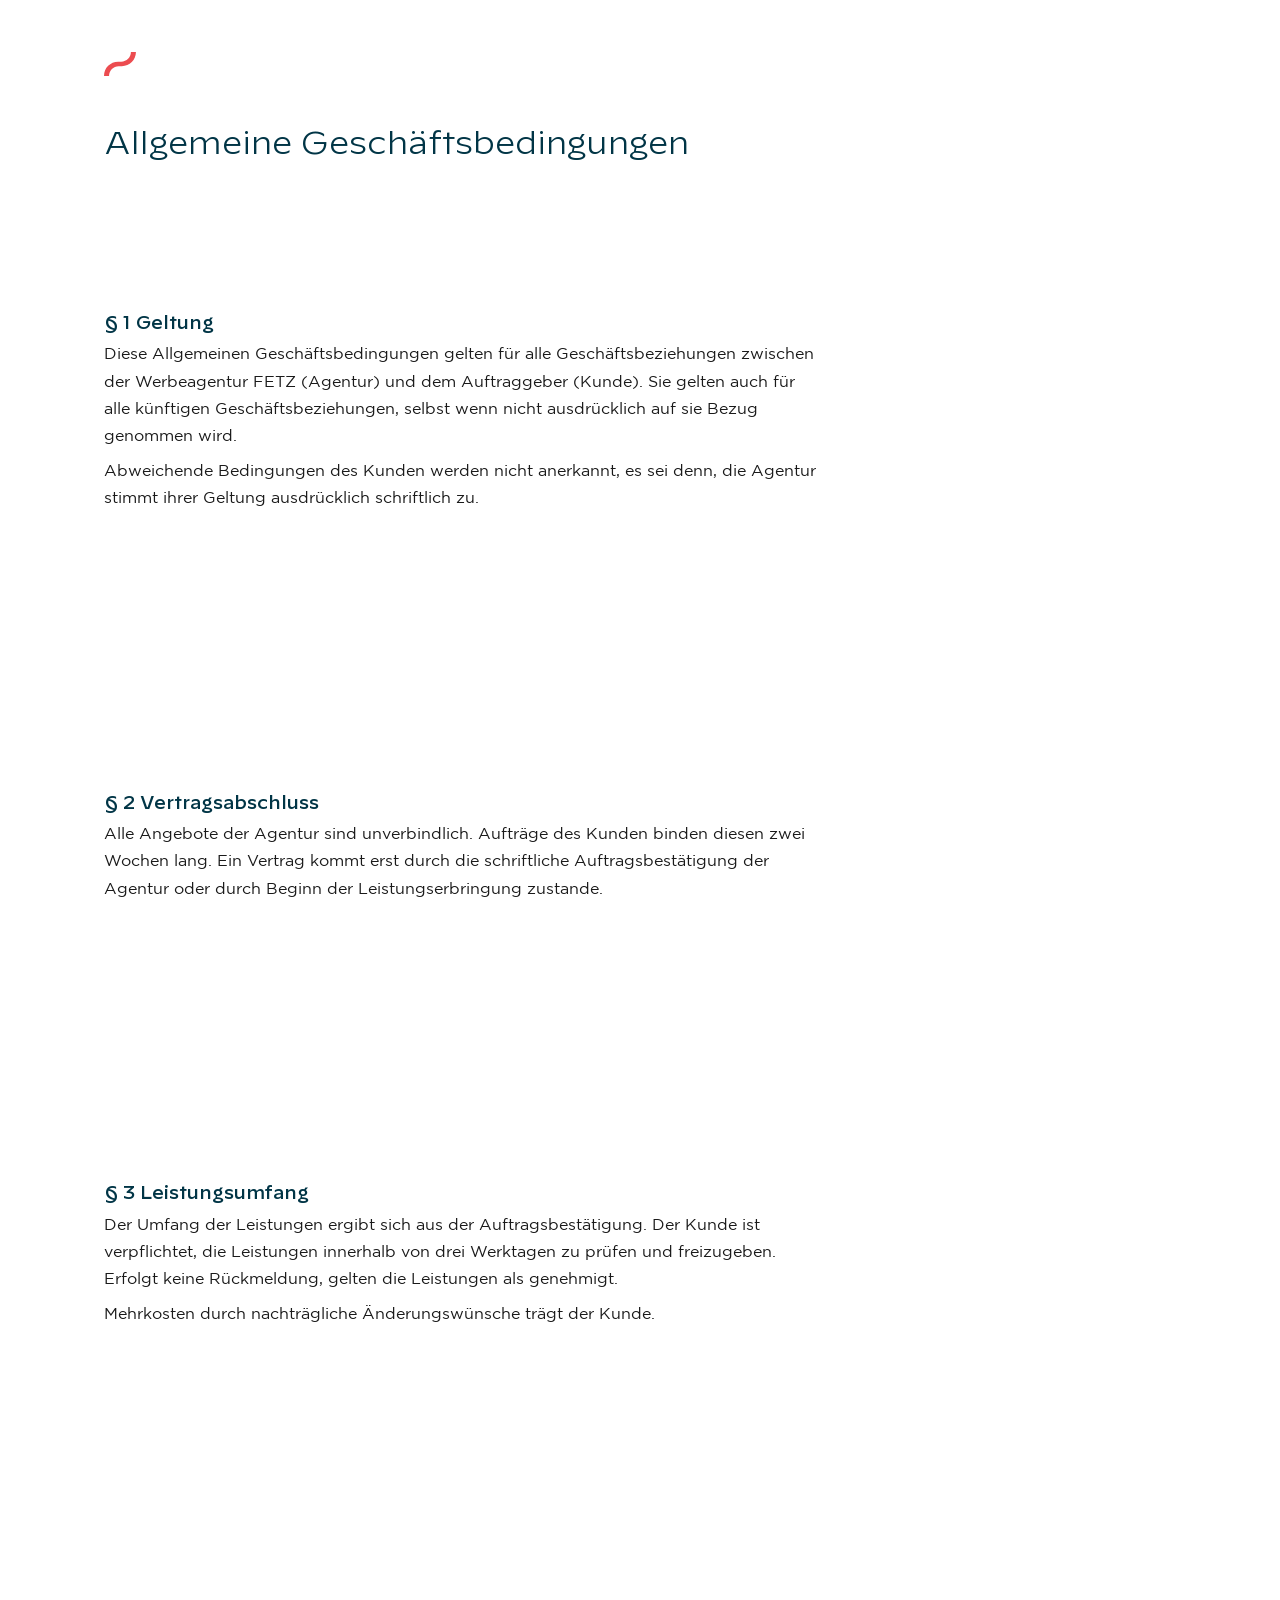
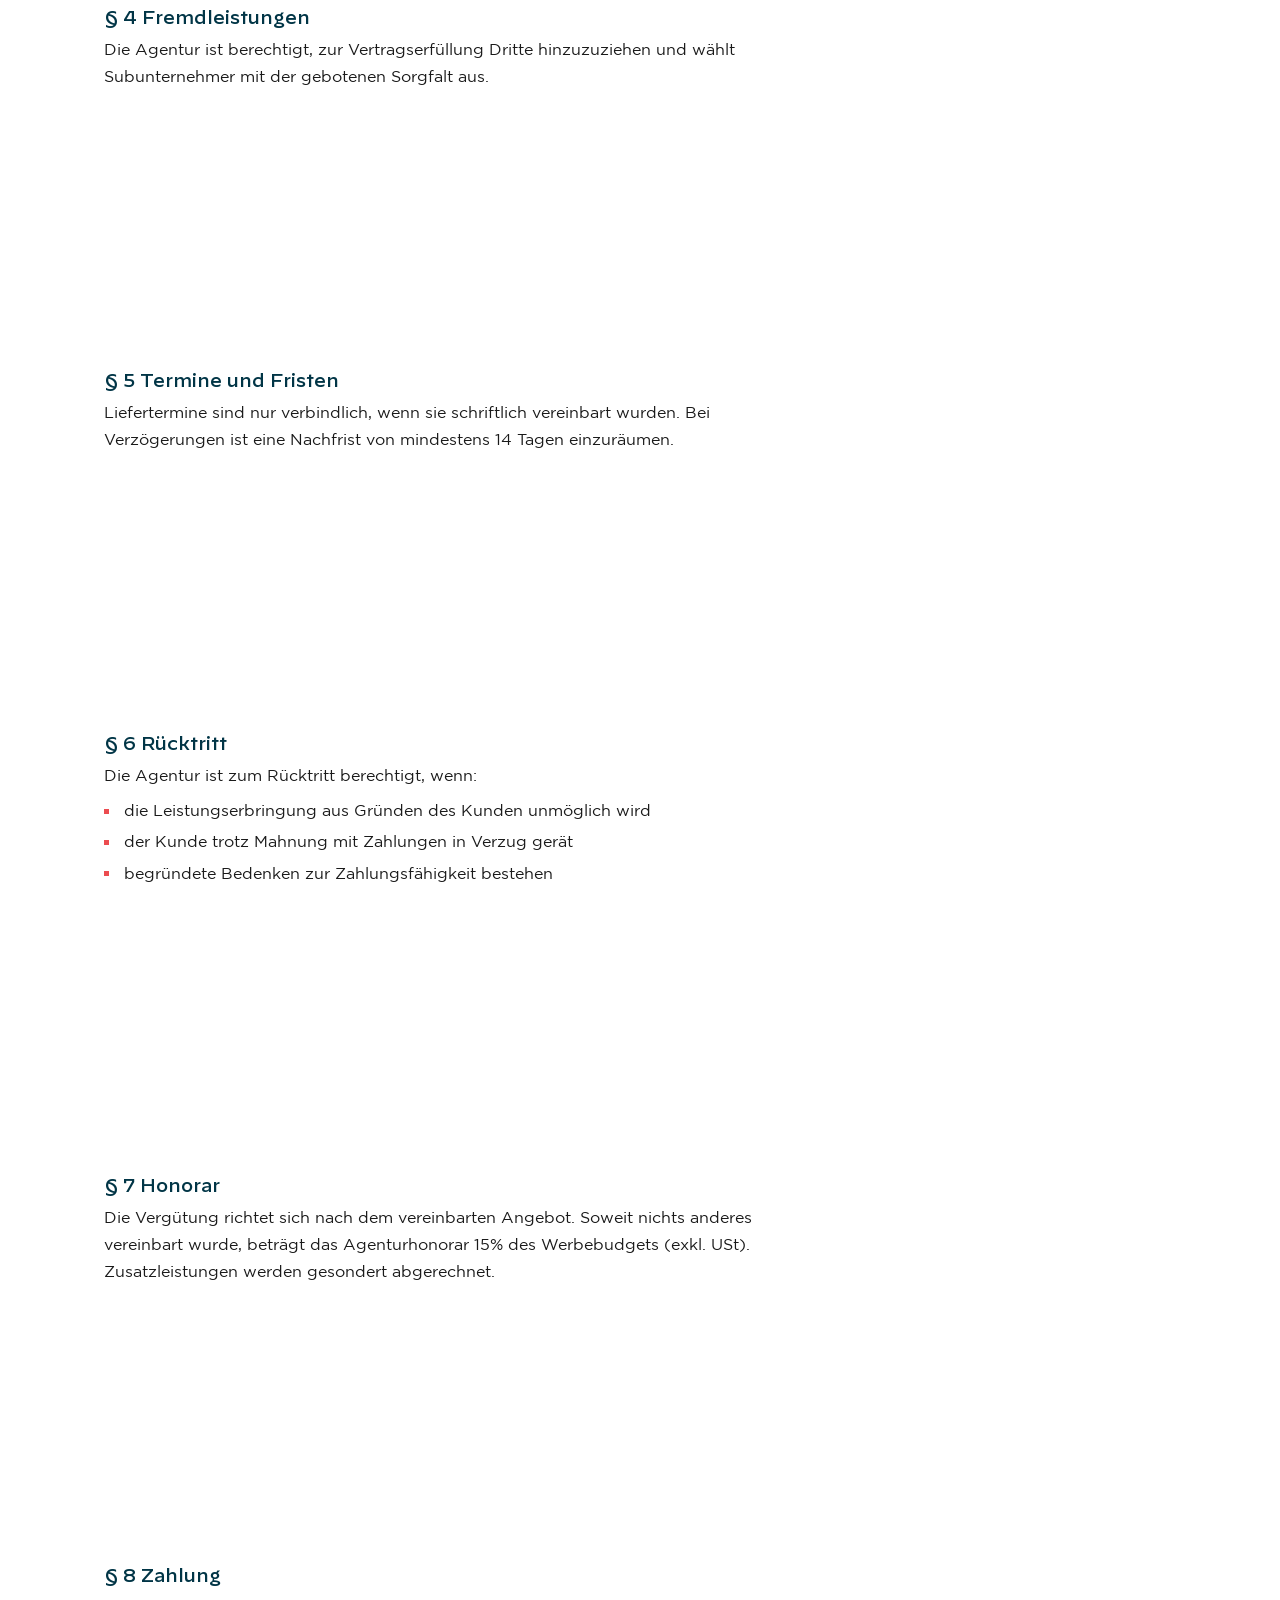
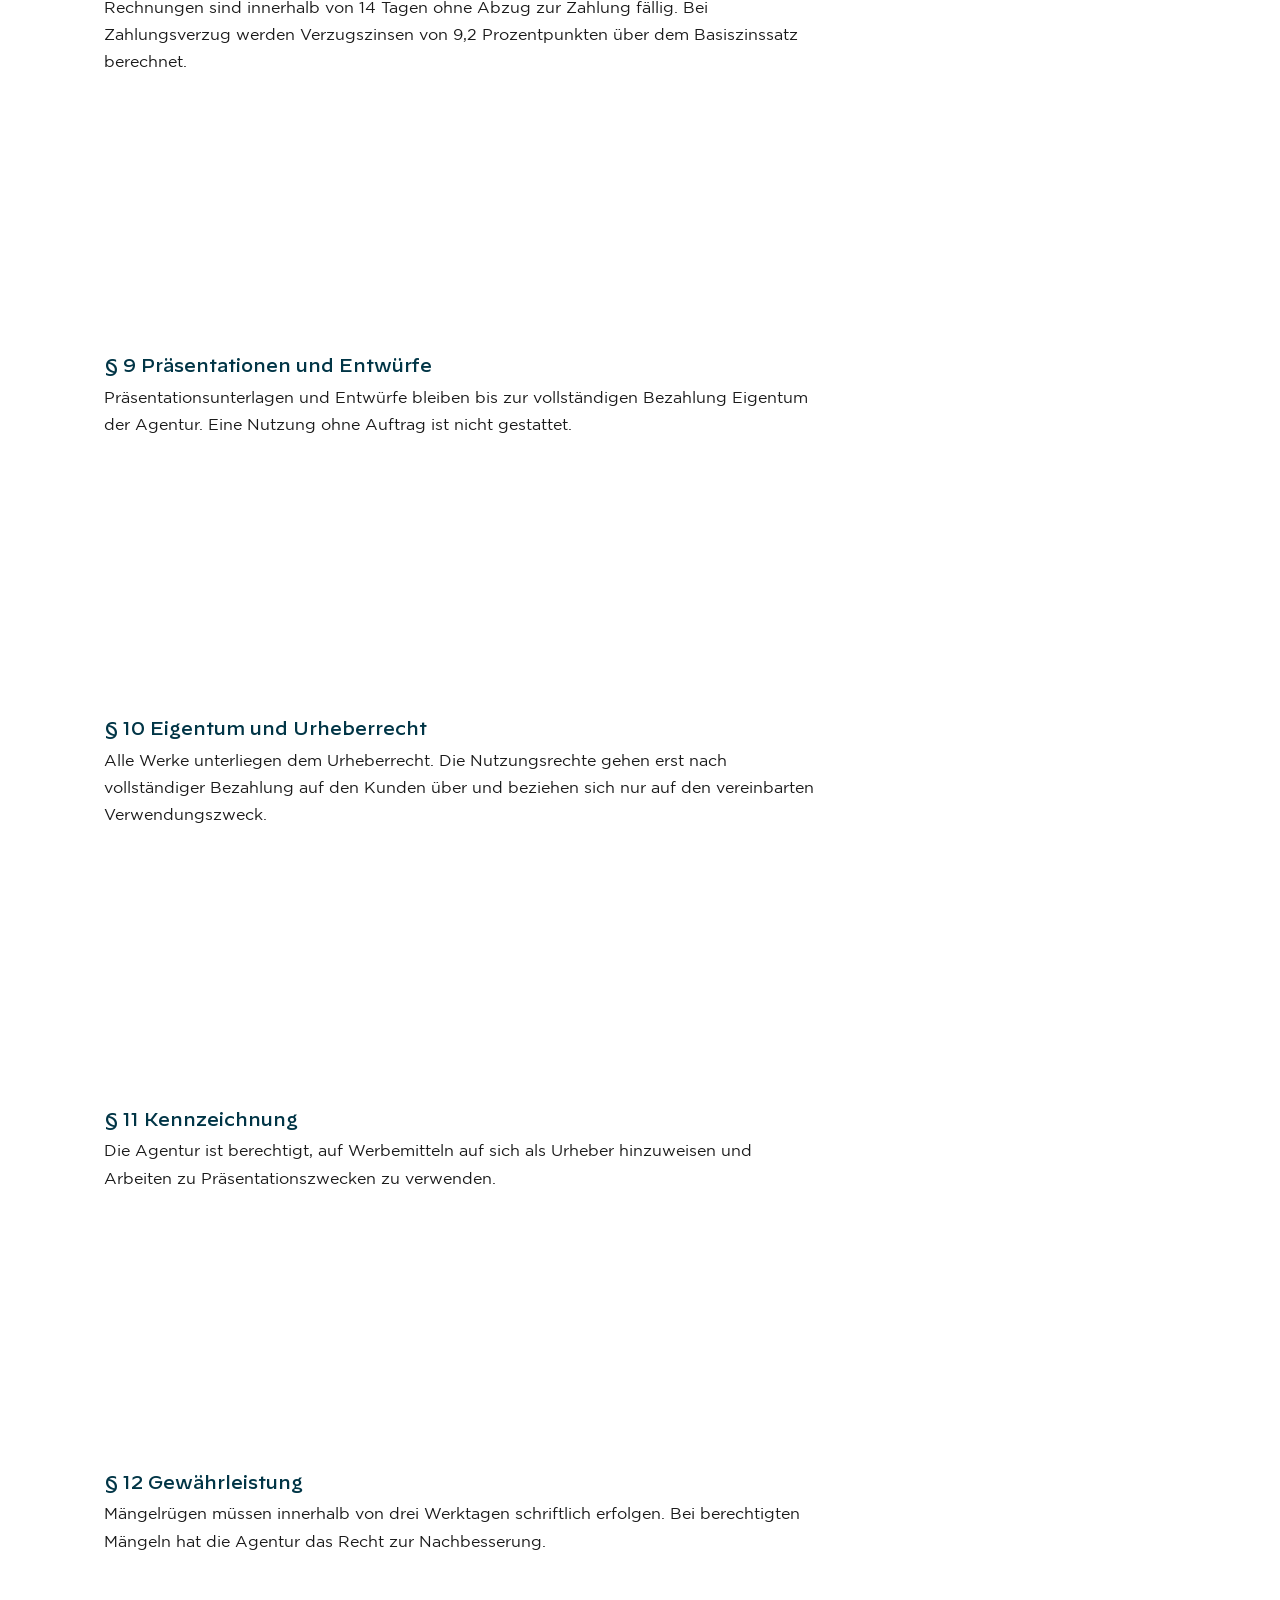
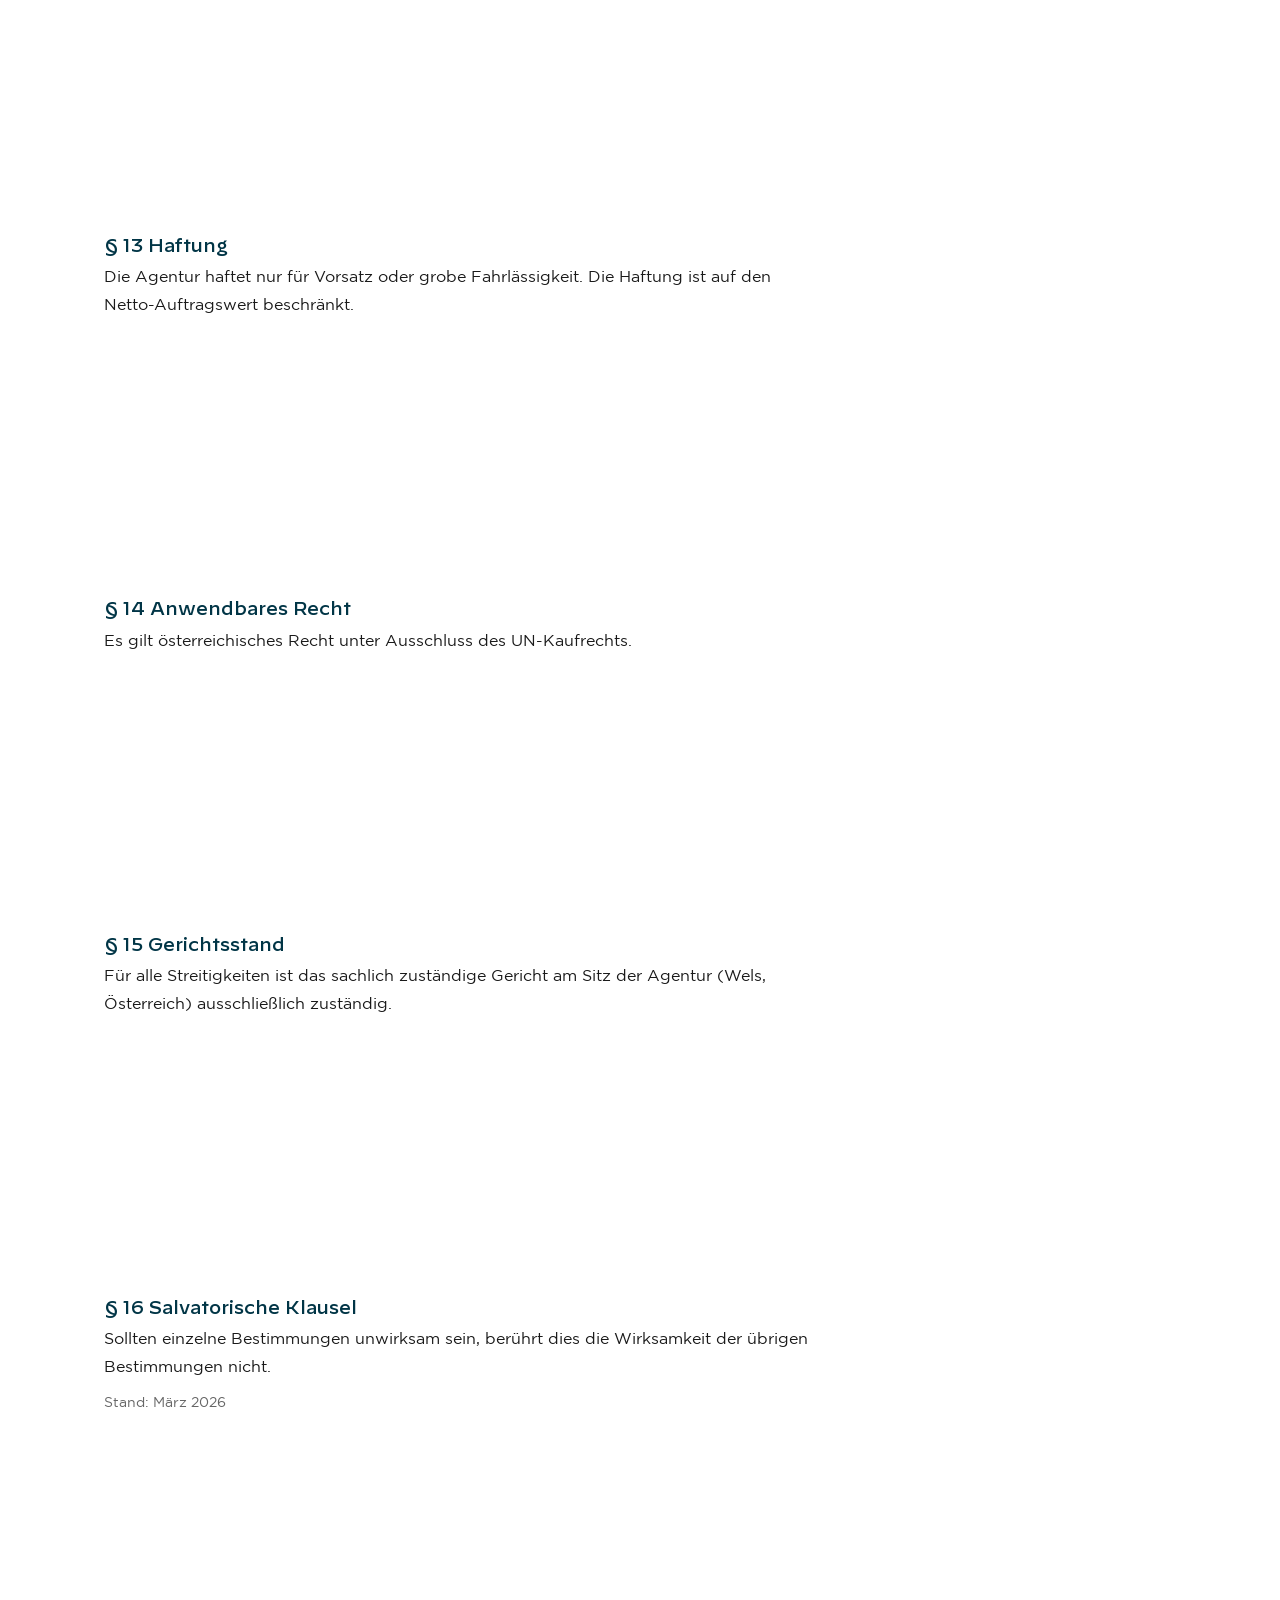
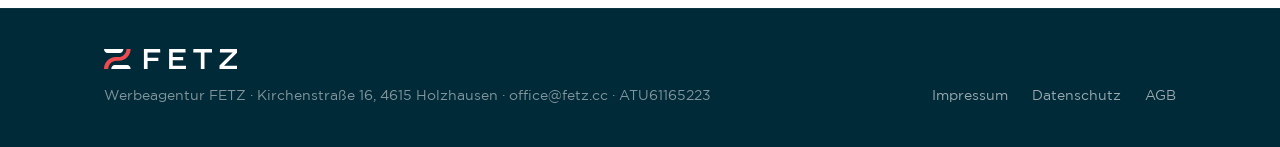
==== agb.html @ 4a4dd81c "GA-Tracking zu agb.html und impressum.html hinzugefügt Co-Authored-By: Claude Opus 4.5 <noreply@anth" ====
<!DOCTYPE html>
<html lang="de">
<head>
  <meta charset="UTF-8">
  <meta name="viewport" content="width=device-width, initial-scale=1.0">
  <title>AGB | Othmar Fetz</title>
  <meta name="description" content="Allgemeine Geschäftsbedingungen der Werbeagentur FETZ">
  <meta name="theme-color" content="#013546">
  <meta name="robots" content="noindex, follow">

  <link rel="preload" href="assets/fonts/Decimal-Light.woff2" as="font" type="font/woff2" crossorigin>
  <link rel="preload" href="assets/fonts/Gotham-Book.woff2" as="font" type="font/woff2" crossorigin>
  <link rel="stylesheet" href="css/style.css">
  <link rel="stylesheet" href="css/legal.css">
  <link rel="icon" type="image/svg+xml" href="assets/images/favicon.svg">

  <!-- Google tag (gtag.js) -->
  <script async src="https://www.googletagmanager.com/gtag/js?id=G-837SD28H3S"></script>
  <script>
    window.dataLayer = window.dataLayer || [];
    function gtag(){dataLayer.push(arguments);}
    gtag('js', new Date());
    gtag('config', 'G-837SD28H3S');
  </script>
</head>
<body>

  <!-- Header -->
  <header class="header is-scrolled" id="header">
    <div class="header__inner">
      <a href="./" class="header__logo" aria-label="FETZ">
        <svg viewBox="0 0 175.53 26.31" aria-hidden="true">
          <polygon fill="currentColor" points="52.52 .14 73.83 .14 74.02 4.47 57.31 4.47 57.31 11.54 71.48 11.54 71.48 15.84 57.31 15.84 57.31 26.3 52.52 26.3 52.52 .14"/>
          <polygon fill="currentColor" points="85.69 .14 107.18 .14 107.33 4.47 90.44 4.47 90.44 10.6 104.19 10.6 104.19 14.9 90.44 14.9 90.44 21.97 107.93 21.97 107.74 26.3 85.69 26.3 85.69 .14"/>
          <polygon fill="currentColor" points="127.41 4.55 117.43 4.55 117.62 .14 141.99 .14 142.18 4.55 132.2 4.55 132.2 26.3 127.41 26.3 127.41 4.55"/>
          <polygon fill="currentColor" points="151.98 21.71 169.21 4.47 152.46 4.47 152.61 .14 175.53 .14 175.53 4.28 157.92 21.97 175.53 21.97 175.53 26.3 151.98 26.3 151.98 21.71"/>
          <path fill="currentColor" d="M14.21,21.07h16.17c2.56,0,4.64,2.35,4.64,5.24H9.57c0-2.89,2.08-5.24,4.64-5.24"/>
          <path fill="currentColor" d="M4.64,5.38h16.17c2.56,0,4.64-2.35,4.64-5.24H0c0,2.89,2.08,5.24,4.64,5.24"/>
          <path fill="#ec4c50" d="M29.5,0c0,2.93-1.19,5.61-3.11,7.53s-4.57,3.11-7.5,3.11h-1.38s-2.01,0-2.01,0c-4.28,0-8.15,1.73-10.96,4.53C1.73,17.99,0,22.03,0,26.31h5.52c0-2.93,1.19-5.75,3.11-7.67s4.57-3.11,7.5-3.11h1.38s2.01,0,2.01,0c4.28,0,8.15-1.73,10.96-4.53,2.81-2.81,4.54-6.71,4.54-10.99h-5.52Z"/>
        </svg>
      </a>

      <nav class="nav" id="nav">
        <div class="nav__inner">
          <a href="./#expertise" class="nav__link">Expertise</a>
          <a href="./#produkte" class="nav__link">Projekte</a>
          <a href="./#projekte" class="nav__link">Arbeiten</a>
          <a href="./#kontakt" class="nav__cta">
            Kontakt
            <svg viewBox="0 0 24 24" fill="none" stroke="currentColor" stroke-width="2">
              <path stroke-linecap="round" stroke-linejoin="round" d="M17 8l4 4m0 0l-4 4m4-4H3"/>
            </svg>
          </a>
        </div>
      </nav>

      <button class="menu-toggle" id="menuToggle" aria-label="Menü">
        <span class="menu-toggle__line"></span>
        <span class="menu-toggle__line"></span>
      </button>
    </div>
  </header>

  <!-- Mobile Navigation -->
  <div class="mobile-nav" id="mobileNav" aria-hidden="true">
    <div class="mobile-nav__bg"></div>
    <nav class="mobile-nav__content">
      <a href="./#expertise" class="mobile-nav__link">Expertise</a>
      <a href="./#produkte" class="mobile-nav__link">Projekte</a>
      <a href="./#projekte" class="mobile-nav__link">Arbeiten</a>
      <a href="./#kontakt" class="mobile-nav__link mobile-nav__link--cta">Kontakt</a>
    </nav>
  </div>

  <main class="legal">
    <div class="container">
      <h1>Allgemeine Geschäftsbedingungen</h1>

      <section class="legal__section">
        <h2>§ 1 Geltung</h2>
        <p>
          Diese Allgemeinen Geschäftsbedingungen gelten für alle Geschäftsbeziehungen zwischen der Werbeagentur FETZ (Agentur) und dem Auftraggeber (Kunde). Sie gelten auch für alle künftigen Geschäftsbeziehungen, selbst wenn nicht ausdrücklich auf sie Bezug genommen wird.
        </p>
        <p>
          Abweichende Bedingungen des Kunden werden nicht anerkannt, es sei denn, die Agentur stimmt ihrer Geltung ausdrücklich schriftlich zu.
        </p>
      </section>

      <section class="legal__section">
        <h2>§ 2 Vertragsabschluss</h2>
        <p>
          Alle Angebote der Agentur sind unverbindlich. Aufträge des Kunden binden diesen zwei Wochen lang. Ein Vertrag kommt erst durch die schriftliche Auftragsbestätigung der Agentur oder durch Beginn der Leistungserbringung zustande.
        </p>
      </section>

      <section class="legal__section">
        <h2>§ 3 Leistungsumfang</h2>
        <p>
          Der Umfang der Leistungen ergibt sich aus der Auftragsbestätigung. Der Kunde ist verpflichtet, die Leistungen innerhalb von drei Werktagen zu prüfen und freizugeben. Erfolgt keine Rückmeldung, gelten die Leistungen als genehmigt.
        </p>
        <p>
          Mehrkosten durch nachträgliche Änderungswünsche trägt der Kunde.
        </p>
      </section>

      <section class="legal__section">
        <h2>§ 4 Fremdleistungen</h2>
        <p>
          Die Agentur ist berechtigt, zur Vertragserfüllung Dritte hinzuzuziehen und wählt Subunternehmer mit der gebotenen Sorgfalt aus.
        </p>
      </section>

      <section class="legal__section">
        <h2>§ 5 Termine und Fristen</h2>
        <p>
          Liefertermine sind nur verbindlich, wenn sie schriftlich vereinbart wurden. Bei Verzögerungen ist eine Nachfrist von mindestens 14 Tagen einzuräumen.
        </p>
      </section>

      <section class="legal__section">
        <h2>§ 6 Rücktritt</h2>
        <p>Die Agentur ist zum Rücktritt berechtigt, wenn:</p>
        <ul>
          <li>die Leistungserbringung aus Gründen des Kunden unmöglich wird</li>
          <li>der Kunde trotz Mahnung mit Zahlungen in Verzug gerät</li>
          <li>begründete Bedenken zur Zahlungsfähigkeit bestehen</li>
        </ul>
      </section>

      <section class="legal__section">
        <h2>§ 7 Honorar</h2>
        <p>
          Die Vergütung richtet sich nach dem vereinbarten Angebot. Soweit nichts anderes vereinbart wurde, beträgt das Agenturhonorar 15% des Werbebudgets (exkl. USt). Zusatzleistungen werden gesondert abgerechnet.
        </p>
      </section>

      <section class="legal__section">
        <h2>§ 8 Zahlung</h2>
        <p>
          Rechnungen sind innerhalb von 14 Tagen ohne Abzug zur Zahlung fällig. Bei Zahlungsverzug werden Verzugszinsen von 9,2 Prozentpunkten über dem Basiszinssatz berechnet.
        </p>
      </section>

      <section class="legal__section">
        <h2>§ 9 Präsentationen und Entwürfe</h2>
        <p>
          Präsentationsunterlagen und Entwürfe bleiben bis zur vollständigen Bezahlung Eigentum der Agentur. Eine Nutzung ohne Auftrag ist nicht gestattet.
        </p>
      </section>

      <section class="legal__section">
        <h2>§ 10 Eigentum und Urheberrecht</h2>
        <p>
          Alle Werke unterliegen dem Urheberrecht. Die Nutzungsrechte gehen erst nach vollständiger Bezahlung auf den Kunden über und beziehen sich nur auf den vereinbarten Verwendungszweck.
        </p>
      </section>

      <section class="legal__section">
        <h2>§ 11 Kennzeichnung</h2>
        <p>
          Die Agentur ist berechtigt, auf Werbemitteln auf sich als Urheber hinzuweisen und Arbeiten zu Präsentationszwecken zu verwenden.
        </p>
      </section>

      <section class="legal__section">
        <h2>§ 12 Gewährleistung</h2>
        <p>
          Mängelrügen müssen innerhalb von drei Werktagen schriftlich erfolgen. Bei berechtigten Mängeln hat die Agentur das Recht zur Nachbesserung.
        </p>
      </section>

      <section class="legal__section">
        <h2>§ 13 Haftung</h2>
        <p>
          Die Agentur haftet nur für Vorsatz oder grobe Fahrlässigkeit. Die Haftung ist auf den Netto-Auftragswert beschränkt.
        </p>
      </section>

      <section class="legal__section">
        <h2>§ 14 Anwendbares Recht</h2>
        <p>
          Es gilt österreichisches Recht unter Ausschluss des UN-Kaufrechts.
        </p>
      </section>

      <section class="legal__section">
        <h2>§ 15 Gerichtsstand</h2>
        <p>
          Für alle Streitigkeiten ist das sachlich zuständige Gericht am Sitz der Agentur (Wels, Österreich) ausschließlich zuständig.
        </p>
      </section>

      <section class="legal__section">
        <h2>§ 16 Salvatorische Klausel</h2>
        <p>
          Sollten einzelne Bestimmungen unwirksam sein, berührt dies die Wirksamkeit der übrigen Bestimmungen nicht.
        </p>
        <p><em>Stand: März 2026</em></p>
      </section>

    </div>
  </main>

  <!-- Footer -->
  <footer class="footer">
    <div class="container">
      <div class="footer__inner">
        <div class="footer__left">
          <a href="./" class="footer__logo" aria-label="FETZ">
            <svg viewBox="0 0 175.53 26.31" aria-hidden="true">
              <polygon fill="currentColor" points="52.52 .14 73.83 .14 74.02 4.47 57.31 4.47 57.31 11.54 71.48 11.54 71.48 15.84 57.31 15.84 57.31 26.3 52.52 26.3 52.52 .14"/>
              <polygon fill="currentColor" points="85.69 .14 107.18 .14 107.33 4.47 90.44 4.47 90.44 10.6 104.19 10.6 104.19 14.9 90.44 14.9 90.44 21.97 107.93 21.97 107.74 26.3 85.69 26.3 85.69 .14"/>
              <polygon fill="currentColor" points="127.41 4.55 117.43 4.55 117.62 .14 141.99 .14 142.18 4.55 132.2 4.55 132.2 26.3 127.41 26.3 127.41 4.55"/>
              <polygon fill="currentColor" points="151.98 21.71 169.21 4.47 152.46 4.47 152.61 .14 175.53 .14 175.53 4.28 157.92 21.97 175.53 21.97 175.53 26.3 151.98 26.3 151.98 21.71"/>
              <path fill="currentColor" d="M14.21,21.07h16.17c2.56,0,4.64,2.35,4.64,5.24H9.57c0-2.89,2.08-5.24,4.64-5.24"/>
              <path fill="currentColor" d="M4.64,5.38h16.17c2.56,0,4.64-2.35,4.64-5.24H0c0,2.89,2.08,5.24,4.64,5.24"/>
              <path fill="#ec4c50" d="M29.5,0c0,2.93-1.19,5.61-3.11,7.53s-4.57,3.11-7.5,3.11h-1.38s-2.01,0-2.01,0c-4.28,0-8.15,1.73-10.96,4.53C1.73,17.99,0,22.03,0,26.31h5.52c0-2.93,1.19-5.75,3.11-7.67s4.57-3.11,7.5-3.11h1.38s2.01,0,2.01,0c4.28,0,8.15-1.73,10.96-4.53,2.81-2.81,4.54-6.71,4.54-10.99h-5.52Z"/>
            </svg>
          </a>
          <div class="footer__info">
            <p class="footer__line">Werbeagentur FETZ · Kirchenstraße 16, 4615 Holzhausen · <a href="mailto:office@fetz.cc">office@fetz.cc</a> · ATU61165223</p>
          </div>
        </div>
        <nav class="footer__links">
          <a href="impressum.html" class="footer__link">Impressum</a>
          <a href="datenschutz.html" class="footer__link">Datenschutz</a>
          <a href="agb.html" class="footer__link">AGB</a>
        </nav>
      </div>
    </div>
  </footer>

  <script src="js/main.js" defer></script>

</body>
</html>
---- css/style.css ----
/* ==========================================================================
   FETZ – Design System
   ========================================================================== */

@import 'fonts.css';

/* --------------------------------------------------------------------------
   Design Tokens
   -------------------------------------------------------------------------- */
:root {
  /* Colors */
  --color-primary: #013546;
  --color-accent: #ec4c50;
  --color-green: #b5d634;
  --color-cream: #faf8f5;
  --color-white: #ffffff;
  --color-text: #1a1a1a;
  --color-text-muted: #666666;

  /* Typography – Consistent Scale */
  --font-display: 'Decimal', Georgia, serif;
  --font-body: 'Gotham', -apple-system, BlinkMacSystemFont, sans-serif;

  --text-xs: 0.875rem;     /* 14px */
  --text-sm: 1rem;         /* 16px */
  --text-base: 1.125rem;   /* 18px */
  --text-lg: 1.25rem;      /* 20px */
  --text-xl: 1.5rem;       /* 24px */
  --text-2xl: 2rem;        /* 32px */
  --text-3xl: 2.5rem;      /* 40px */
  --text-4xl: 3.5rem;      /* 56px */

  /* Spacing – Mehr Luft */
  --space-1: 0.25rem;      /* 4px */
  --space-2: 0.5rem;       /* 8px */
  --space-3: 1rem;         /* 16px */
  --space-4: 1.5rem;       /* 24px */
  --space-5: 2.5rem;       /* 40px */
  --space-6: 4rem;         /* 64px */
  --space-7: 6rem;         /* 96px */
  --space-8: 8rem;         /* 128px */
  --space-9: 10rem;        /* 160px */

  /* Layout */
  --container-max: 1200px;
  --container-padding: clamp(1.5rem, 5vw, 4rem);
  --grid-gap: var(--space-3);

  /* Transitions */
  --ease: cubic-bezier(0.25, 1, 0.5, 1);
  --duration: 0.3s;
}

/* --------------------------------------------------------------------------
   Reset
   -------------------------------------------------------------------------- */
*, *::before, *::after {
  box-sizing: border-box;
  margin: 0;
  padding: 0;
}

html {
  font-size: 16px;
  scroll-behavior: smooth;
  -webkit-font-smoothing: antialiased;
  scroll-padding-top: 100px;
}

body {
  font-family: var(--font-body);
  font-size: var(--text-base);
  font-weight: 400;
  line-height: 1.6;
  color: var(--color-text);
  background-color: var(--color-white);
}

img, svg {
  display: block;
  max-width: 100%;
}

a {
  color: inherit;
  text-decoration: none;
}

button {
  font: inherit;
  cursor: pointer;
  border: none;
  background: none;
}

::selection {
  background-color: var(--color-primary);
  color: var(--color-white);
}

:focus-visible {
  outline: 2px solid var(--color-accent);
  outline-offset: 2px;
}

/* --------------------------------------------------------------------------
   Typography
   -------------------------------------------------------------------------- */
h1, h2, h3, h4 {
  font-family: var(--font-display);
  font-weight: 300;
  line-height: 1.15;
  color: var(--color-primary);
}

h1 { font-size: clamp(var(--text-2xl), 4vw, var(--text-3xl)); }
h2 { font-size: var(--text-xl); }
h3 { font-size: var(--text-lg); }

p {
  max-width: 65ch;
}

/* --------------------------------------------------------------------------
   Layout System
   -------------------------------------------------------------------------- */
.container {
  width: 100%;
  max-width: var(--container-max);
  margin: 0 auto;
  padding: 0 var(--container-padding);
}

section {
  padding: var(--space-8) 0;
}

/* Grid */
.grid {
  display: grid;
  gap: var(--space-5);
}

.grid-2 {
  grid-template-columns: 1fr;
}

@media (min-width: 768px) {
  .grid-2 {
    grid-template-columns: repeat(2, 1fr);
  }
}

.grid-4 {
  grid-template-columns: 1fr;
}

@media (min-width: 600px) {
  .grid-4 {
    grid-template-columns: repeat(2, 1fr);
  }
}

/* --------------------------------------------------------------------------
   Scroll Progress
   -------------------------------------------------------------------------- */
.scroll-progress {
  position: fixed;
  top: 0;
  left: 0;
  height: 2px;
  background: var(--color-accent);
  transform-origin: left;
  z-index: 1000;
  animation: scroll-progress linear;
  animation-timeline: scroll();
}

@keyframes scroll-progress {
  from { transform: scaleX(0); }
  to { transform: scaleX(1); }
}

/* --------------------------------------------------------------------------
   Header
   -------------------------------------------------------------------------- */
.header {
  position: fixed;
  top: 0;
  left: 0;
  right: 0;
  z-index: 100;
  padding: var(--space-5) 0;
  transition: all var(--duration) var(--ease);
}

.header.is-scrolled {
  padding: var(--space-3) 0;
  background: rgba(255, 255, 255, 0.95);
  backdrop-filter: blur(20px);
  box-shadow: 0 1px 0 rgba(0,0,0,0.05);
}

.header__inner {
  display: flex;
  align-items: center;
  justify-content: space-between;
  max-width: var(--container-max);
  margin: 0 auto;
  padding: 0 var(--container-padding);
}

.header__logo {
  color: var(--color-white);
  transition: color var(--duration);
}

.header.is-scrolled .header__logo {
  color: var(--color-primary);
}

.header__logo svg {
  height: 24px;
  width: auto;
}

/* Navigation */
.nav {
  display: none;
}

@media (min-width: 900px) {
  .nav {
    display: block;
  }
}

.nav__inner {
  display: flex;
  align-items: center;
  gap: var(--space-5);
}

.nav__link {
  position: relative;
  font-size: var(--text-sm);
  font-weight: 500;
  color: var(--color-white);
  transition: color var(--duration);
}

.header.is-scrolled .nav__link {
  color: var(--color-text);
}

.nav__link:hover {
  color: var(--color-white);
}

.header.is-scrolled .nav__link:hover {
  color: var(--color-primary);
}

.nav__link::after {
  content: '';
  position: absolute;
  bottom: -4px;
  left: 0;
  width: 100%;
  height: 1px;
  background: var(--color-accent);
  transform: scaleX(0);
  transition: transform var(--duration) var(--ease);
}

.nav__link:hover::after {
  transform: scaleX(1);
}

.nav__cta {
  display: inline-flex;
  align-items: center;
  gap: 0.5rem;
  padding: 0.625rem 1.25rem;
  font-size: var(--text-sm);
  font-weight: 500;
  color: var(--color-white);
  background: transparent;
  border: 1px solid rgba(255, 255, 255, 0.4);
  transition: border-color var(--duration), color var(--duration);
}

.nav__cta:hover {
  border-color: var(--color-accent);
  color: var(--color-accent);
}

.nav__cta svg {
  width: 14px;
  height: 14px;
}

.header.is-scrolled .nav__cta {
  color: var(--color-primary);
  border-color: var(--color-primary);
}

.header.is-scrolled .nav__cta:hover {
  border-color: var(--color-accent);
  color: var(--color-accent);
}

/* Mobile Menu Toggle */
.menu-toggle {
  position: relative;
  z-index: 101;
  display: flex;
  flex-direction: column;
  justify-content: center;
  gap: 6px;
  width: 40px;
  height: 40px;
  padding: 8px;
}

@media (min-width: 900px) {
  .menu-toggle {
    display: none;
  }
}

.menu-toggle__line {
  width: 100%;
  height: 2px;
  background: var(--color-white);
  transition: all var(--duration) var(--ease);
}

.header.is-scrolled .menu-toggle__line {
  background: var(--color-primary);
}

.menu-toggle.is-active .menu-toggle__line:first-child {
  transform: translateY(4px) rotate(45deg);
}

.menu-toggle.is-active .menu-toggle__line:last-child {
  transform: translateY(-4px) rotate(-45deg);
}

/* When mobile menu is open, make toggle and logo visible on white background */
.menu-toggle.is-active .menu-toggle__line {
  background: var(--color-primary);
}

.header:has(.menu-toggle.is-active) .header__logo {
  color: var(--color-primary);
}

/* Fallback: also use a class that JS can add */
.header.menu-open .header__logo {
  color: var(--color-primary);
}

.header.menu-open .menu-toggle__line {
  background: var(--color-primary);
}

/* Mobile Navigation */
.mobile-nav {
  position: fixed;
  inset: 0;
  z-index: 99;
  pointer-events: none;
}

.mobile-nav.is-open {
  pointer-events: auto;
}

.mobile-nav__bg {
  position: absolute;
  inset: 0;
  background: var(--color-white);
  opacity: 0;
  transition: opacity var(--duration);
}

.mobile-nav.is-open .mobile-nav__bg {
  opacity: 1;
}

.mobile-nav__content {
  position: absolute;
  inset: 0;
  display: flex;
  flex-direction: column;
  align-items: center;
  justify-content: center;
  gap: var(--space-4);
  opacity: 0;
  transform: translateY(20px);
  transition: all var(--duration) var(--ease);
}

.mobile-nav.is-open .mobile-nav__content {
  opacity: 1;
  transform: translateY(0);
}

.mobile-nav__link {
  font-family: var(--font-display);
  font-size: var(--text-2xl);
  color: var(--color-primary);
}

.mobile-nav__link--cta {
  color: var(--color-accent);
}

/* --------------------------------------------------------------------------
   Hero – Fullscreen Background Portrait
   -------------------------------------------------------------------------- */
.hero {
  position: relative;
  background-color: var(--color-primary);
  overflow: hidden;
}

.hero__bg {
  position: absolute;
  inset: 0;
  z-index: 1;
  background: var(--color-primary);
}

.hero__bg::after {
  content: '';
  position: absolute;
  inset: 0;
  background: var(--color-primary);
  opacity: 0.7;
  mix-blend-mode: multiply;
}

.hero__bg img {
  width: 100%;
  height: 100%;
  object-fit: cover;
  object-position: center top;
  filter: grayscale(100%) contrast(0.9) brightness(1.25);
}

@media (max-width: 768px) {
  .hero__bg img {
    object-position: 75% top;
  }
}

.hero__content {
  position: relative;
  z-index: 2;
  display: flex;
  flex-direction: column;
  align-items: flex-start;
  justify-content: center;
  text-align: left;
  max-width: var(--container-max);
  margin: 0 auto;
  padding: var(--space-6) var(--container-padding) var(--space-6);
  padding-top: calc(80px + var(--space-5));
}

.hero__name {
  font-size: var(--text-xs);
  font-weight: 600;
  letter-spacing: 0.2em;
  text-transform: uppercase;
  color: var(--color-accent);
  margin-bottom: var(--space-4);
}

.hero__headline {
  font-size: clamp(2.5rem, 7vw, 5rem);
  color: var(--color-white);
  margin-bottom: var(--space-5);
}

.hero__subline {
  font-size: clamp(1.25rem, 2.5vw, 1.5rem);
  line-height: 1.6;
  color: rgba(255, 255, 255, 0.8);
  max-width: 500px;
}

/* --------------------------------------------------------------------------
   Section Headers
   -------------------------------------------------------------------------- */
.section-header {
  margin-bottom: var(--space-6);
}

.section-label {
  display: block;
  font-size: var(--text-xs);
  font-weight: 600;
  letter-spacing: 0.15em;
  text-transform: uppercase;
  color: var(--color-accent);
  margin-bottom: var(--space-2);
}

.section-title {
  font-size: var(--text-xl);
}

/* --------------------------------------------------------------------------
   Expertise Section (Alternating Layout)
   -------------------------------------------------------------------------- */
.expertise {
  background: var(--color-cream);
  padding: 0 0 var(--space-8) 0;
}

.expertise__header {
  padding: var(--space-8) 0 var(--space-6) 0;
  text-align: center;
}

.expertise__item {
  display: grid;
  grid-template-columns: 1fr 1fr;
  min-height: 500px;
  margin-bottom: var(--space-6);
  max-width: var(--container-max);
  margin-left: auto;
  margin-right: auto;
}

.expertise__item[data-reveal] {
  opacity: 0;
  transform: translateY(40px);
  transition: opacity 0.8s cubic-bezier(0.25, 1, 0.5, 1), transform 0.8s cubic-bezier(0.25, 1, 0.5, 1);
}

.expertise__item[data-reveal].is-visible {
  opacity: 1;
  transform: translateY(0);
}

.expertise__item:last-child {
  margin-bottom: 0;
}

.expertise__item:nth-child(odd) .expertise__image {
  order: 1;
}

.expertise__item:nth-child(odd) .expertise__content {
  order: 2;
}

.expertise__item:nth-child(even) .expertise__image {
  order: 2;
}

.expertise__item:nth-child(even) .expertise__content {
  order: 1;
}

.expertise__image {
  background-size: cover;
  background-position: center;
  position: relative;
  overflow: hidden;
  cursor: ew-resize;
}

.expertise__image-slide {
  position: absolute;
  inset: 0;
  background-size: cover;
  background-position: center;
  opacity: 0;
  transition: opacity 0.3s ease;
}

.expertise__image-slide.is-active {
  opacity: 1;
}

.expertise__content {
  background: var(--color-white);
  padding: var(--space-6);
  display: flex;
  flex-direction: column;
  justify-content: center;
  align-items: flex-start;
}

.expertise__logo {
  height: 26px;
  width: auto;
  margin-bottom: var(--space-4);
  display: block;
}

.expertise__logo--coding {
  height: 38px;
}

.expertise__logo--foto {
  height: 20px;
}

.expertise__title {
  font-family: var(--font-display);
  font-size: var(--text-xl);
  font-weight: 400;
  line-height: 1.3;
  color: var(--color-primary);
  margin: 0 0 var(--space-3) 0;
}

.expertise__text {
  font-size: var(--text-base);
  line-height: 1.6;
  color: var(--color-text);
  margin-bottom: var(--space-3);
}

.expertise__benefits {
  list-style: none;
  margin: 0 0 var(--space-3) 0;
  padding: 0;
}

.expertise__benefits li {
  position: relative;
  padding-left: 1.125rem;
  margin-bottom: var(--space-2);
  font-size: 1rem;
  line-height: 1.6;
}

.expertise__benefits li::before {
  content: '';
  position: absolute;
  left: 0;
  top: 0.55em;
  width: 10px;
  height: 8px;
  background: url('data:image/svg+xml;utf8,<svg xmlns="http://www.w3.org/2000/svg" viewBox="0 0 35.02 26.31"><path fill="%23ec4c50" d="M29.5,0c0,2.93-1.19,5.61-3.11,7.53s-4.57,3.11-7.5,3.11h-1.38s-2.01,0-2.01,0c-4.28,0-8.15,1.73-10.96,4.53C1.73,17.99,0,22.03,0,26.31h5.52c0-2.93,1.19-5.75,3.11-7.67s4.57-3.11,7.5-3.11h1.38s2.01,0,2.01,0c4.28,0,8.15-1.73,10.96-4.53,2.81-2.81,4.54-6.71,4.54-10.99h-5.52Z"/></svg>') no-repeat center;
  background-size: contain;
}

.expertise__link {
  display: inline-flex;
  align-items: center;
  gap: 0.5rem;
  font-size: 0.875rem;
  font-weight: 500;
  color: var(--color-accent);
  text-decoration: none;
  transition: gap var(--duration);
}

.expertise__link:hover {
  gap: 0.75rem;
}

/* Mobile */
@media (max-width: 768px) {
  .expertise__header {
    padding: var(--space-6) 0 var(--space-5) 0;
  }

  .expertise__item {
    grid-template-columns: 1fr;
    min-height: auto;
    margin-bottom: var(--space-6);
  }

  .expertise__item:last-child {
    margin-bottom: 0;
  }

  .expertise__item:nth-child(odd) .expertise__image,
  .expertise__item:nth-child(even) .expertise__image {
    order: 1;
    height: 200px;
    min-height: unset;
  }

  .expertise__item:nth-child(odd) .expertise__content,
  .expertise__item:nth-child(even) .expertise__content {
    order: 2;
  }

  .expertise__content {
    background: transparent;
    padding: var(--space-4) var(--container-padding);
  }

  .expertise__logo {
    height: 26px;
    margin-bottom: var(--space-3);
  }

  .expertise__text {
    font-size: var(--text-sm);
    margin-bottom: var(--space-3);
  }

  .expertise__benefits {
    display: none;
  }

  .expertise__title {
    font-size: var(--text-lg);
    margin-bottom: var(--space-2);
  }
}

/* --------------------------------------------------------------------------
   About Section
   -------------------------------------------------------------------------- */
.about {
  background: var(--color-white);
  padding: var(--space-8) 0;
}

.about__grid {
  display: grid;
  grid-template-columns: 1fr;
  gap: var(--space-6);
  align-items: center;
}

@media (min-width: 768px) {
  .about__grid {
    grid-template-columns: 1fr 1fr;
    gap: var(--space-7);
  }
}

.about__content {
  max-width: 540px;
}

.about__title {
  font-family: var(--font-display);
  font-size: var(--text-2xl);
  font-weight: 400;
  color: var(--color-primary);
  margin-bottom: var(--space-4);
}

.about__text p {
  font-size: var(--text-base);
  line-height: 1.7;
  color: var(--color-text);
  margin-bottom: var(--space-3);
}

.about__text p:last-child {
  margin-bottom: 0;
}

.about__text strong {
  color: var(--color-primary);
}

/* About Toggle (Mobile only) */
.about__toggle {
  display: none;
  align-items: center;
  gap: 0.5rem;
  margin-top: var(--space-3);
  font-size: var(--text-sm);
  font-weight: 500;
  color: var(--color-accent);
  background: none;
  border: none;
  cursor: pointer;
  padding: 0;
}

.about__toggle-less {
  display: none;
}

.about__toggle[aria-expanded="true"] .about__toggle-more {
  display: none;
}

.about__toggle[aria-expanded="true"] .about__toggle-less {
  display: inline;
}

@media (max-width: 600px) {
  .about__more {
    display: none;
  }

  .about__more.is-expanded {
    display: block;
  }

  .about__toggle {
    display: inline-flex;
  }
}

.about__image {
  position: relative;
  aspect-ratio: 3/4;
  overflow: hidden;
  cursor: ew-resize;
}

.about__image-slide {
  position: absolute;
  inset: 0;
  background-size: cover;
  background-position: center;
  opacity: 0;
  transition: opacity 0.3s ease;
}

.about__image-slide.is-active {
  opacity: 1;
}

@media (max-width: 767px) {
  .about__grid {
    gap: var(--space-5);
  }

  .about__content {
    order: 1;
  }

  .about__image {
    order: 2;
    max-width: 100%;
    margin: 0;
    aspect-ratio: 3/4;
  }
}

/* --------------------------------------------------------------------------
   Products Slider
   -------------------------------------------------------------------------- */
.products {
  background: var(--color-primary);
}

.products .section-label {
  color: var(--color-green);
}

.products .section-title {
  color: var(--color-white);
}

.products-slider {
  position: relative;
  overflow: hidden;
}

.products-slider__track {
  display: flex;
  transition: transform 0.5s var(--ease);
}

.product-slide {
  flex: 0 0 100%;
  display: grid;
  grid-template-columns: 1fr;
  gap: var(--space-4);
}

@media (min-width: 768px) {
  .product-slide {
    grid-template-columns: 1fr 1fr;
    gap: var(--space-5);
    align-items: center;
  }
}

.product-slide__image {
  aspect-ratio: 3/2;
  overflow: hidden;
}

.product-slide__image img {
  width: 100%;
  height: 100%;
  object-fit: cover;
  object-position: center;
}

.product-slide__content {
  display: flex;
  flex-direction: column;
  align-items: flex-start;
}

.product-slide__logo {
  height: 28px;
  width: auto;
  margin-bottom: var(--space-4);
  filter: brightness(0) invert(1);
}

.product-slide__title {
  font-family: var(--font-display);
  font-size: var(--text-lg);
  font-weight: 400;
  color: var(--color-green);
  margin-bottom: var(--space-3);
}

.product-slide__text {
  font-size: var(--text-base);
  line-height: 1.5;
  color: rgba(255, 255, 255, 0.8);
  margin-bottom: var(--space-3);
}

.product-slide__features {
  list-style: none;
  margin-bottom: var(--space-4);
}

.product-slide__features li {
  position: relative;
  padding-left: 1.125rem;
  font-size: var(--text-sm);
  color: rgba(255, 255, 255, 0.9);
  margin-bottom: var(--space-2);
}

.product-slide__features li::before {
  content: '';
  position: absolute;
  left: 0;
  top: 0.55em;
  width: 10px;
  height: 8px;
  background: url('../assets/images/tilde.svg') no-repeat center;
  background-size: contain;
}

.product-slide__link {
  display: inline-flex;
  align-items: center;
  gap: 0.35rem;
  font-size: 0.8125rem;
  font-weight: 500;
  color: var(--color-accent);
  transition: gap var(--duration);
}

.product-slide__link:hover {
  gap: 0.5rem;
}

.product-slide__link svg {
  width: 12px;
  height: 12px;
}

/* Slider Navigation - Top (Mobile) */
.products-slider__nav--top {
  display: flex;
  align-items: center;
  justify-content: space-between;
  margin-bottom: var(--space-4);
  padding-bottom: var(--space-3);
  border-bottom: 1px solid rgba(255, 255, 255, 0.15);
}

@media (min-width: 768px) {
  .products-slider__nav--top {
    display: none;
  }
}

.products-slider__counter {
  display: flex;
  align-items: baseline;
  gap: 0.25rem;
  font-family: var(--font-display);
}

.products-slider__current {
  font-size: var(--text-2xl);
  font-weight: 400;
  color: var(--color-white);
}

.products-slider__separator {
  font-size: var(--text-base);
  color: rgba(255, 255, 255, 0.4);
  margin: 0 0.125rem;
}

.products-slider__total {
  font-size: var(--text-base);
  color: rgba(255, 255, 255, 0.4);
}

.products-slider__next--top {
  display: flex;
  align-items: center;
  gap: 0.5rem;
  padding: 0.625rem 1rem;
  font-size: var(--text-xs);
  font-weight: 500;
  color: var(--color-white);
  background: var(--color-accent);
  transition: gap var(--duration);
}

.products-slider__next--top:hover {
  gap: 0.75rem;
}

.products-slider__next--top svg {
  width: 14px;
  height: 14px;
}

/* Slider Navigation - Bottom (Desktop) */
.products-slider__nav:not(.products-slider__nav--top) {
  display: none;
  align-items: center;
  justify-content: space-between;
  margin-top: var(--space-5);
}

@media (min-width: 768px) {
  .products-slider__nav:not(.products-slider__nav--top) {
    display: flex;
  }
}

.products-slider__dots {
  display: flex;
  gap: var(--space-2);
}

.products-slider__dot {
  width: 8px;
  height: 8px;
  border-radius: 50%;
  background: rgba(255, 255, 255, 0.3);
  transition: background var(--duration);
}

.products-slider__dot.is-active {
  background: var(--color-accent);
}

.products-slider__dot:hover {
  background: rgba(255, 255, 255, 0.5);
}

.products-slider__next:not(.products-slider__next--top) {
  display: flex;
  align-items: center;
  gap: 0.5rem;
  padding: 0.5rem 1rem;
  font-size: var(--text-xs);
  font-weight: 500;
  color: var(--color-white);
  background: rgba(255, 255, 255, 0.1);
  transition: background var(--duration), gap var(--duration);
}

.products-slider__next:not(.products-slider__next--top):hover {
  background: var(--color-accent);
  gap: 0.75rem;
}

.products-slider__next:not(.products-slider__next--top) svg {
  width: 14px;
  height: 14px;
}

/* --------------------------------------------------------------------------
   Projects Section
   -------------------------------------------------------------------------- */
.projects {
  background: var(--color-cream);
}

.projects-list {
  display: grid;
  gap: var(--space-7);
}

.project {
  display: grid;
  gap: var(--space-4);
  align-items: center;
}

@media (min-width: 768px) {
  .project {
    grid-template-columns: 1.2fr 1fr;
    gap: var(--space-5);
  }

  .project:nth-child(even) {
    direction: rtl;
  }

  .project:nth-child(even) > * {
    direction: ltr;
  }
}

.project__image {
  aspect-ratio: 3/2;
  overflow: hidden;
}

.project__image-placeholder {
  width: 100%;
  height: 100%;
  display: flex;
  align-items: center;
  justify-content: center;
  font-size: var(--text-xs);
  color: rgba(255, 255, 255, 0.4);
  text-transform: uppercase;
  letter-spacing: 0.1em;
}

.project__client {
  font-size: var(--text-xs);
  font-weight: 600;
  letter-spacing: 0.1em;
  text-transform: uppercase;
  color: var(--color-accent);
  margin-bottom: var(--space-2);
}

.project__title {
  font-family: var(--font-display);
  font-size: var(--text-xl);
  font-weight: 400;
  color: var(--color-primary);
  margin-bottom: var(--space-3);
}

.project__text {
  font-size: var(--text-base);
  color: var(--color-text);
  line-height: 1.6;
  margin-bottom: var(--space-3);
}

.project__features {
  list-style: none;
  margin-bottom: var(--space-4);
}

.project__features li {
  position: relative;
  padding-left: 1.125rem;
  font-size: var(--text-sm);
  color: var(--color-text);
  margin-bottom: var(--space-2);
}

.project__features li::before {
  content: '';
  position: absolute;
  left: 0;
  top: 0.55em;
  width: 10px;
  height: 8px;
  background: url('../assets/images/tilde.svg') no-repeat center;
  background-size: contain;
}

.project__link {
  display: inline-flex;
  align-items: center;
  gap: 0.5rem;
  font-size: var(--text-xs);
  font-weight: 500;
  color: var(--color-primary);
  transition: gap var(--duration);
}

.project__link:hover {
  gap: 0.75rem;
}

.project__link svg {
  width: 14px;
  height: 14px;
}

/* --------------------------------------------------------------------------
   Lions Section
   -------------------------------------------------------------------------- */
.lions {
  background: var(--color-primary);
  padding: var(--space-8) 0;
}

.lions .section-label {
  color: var(--color-green);
}

.lions .section-title {
  color: var(--color-white);
}

/* Hero Area */
.lions__hero {
  display: grid;
  grid-template-columns: 1fr;
  gap: var(--space-6);
  margin-bottom: var(--space-6);
}

@media (min-width: 768px) {
  .lions__hero {
    grid-template-columns: 1fr 1fr;
    align-items: center;
  }
}

.lions__hero-image {
  position: relative;
  aspect-ratio: 4/3;
  overflow: hidden;
}

.lions__hero-image img {
  width: 100%;
  height: 100%;
  object-fit: cover;
}

.lions__hero-content {
  color: var(--color-white);
}

.lions__hero-title {
  font-family: var(--font-display);
  font-size: var(--text-xl);
  font-weight: 400;
  color: var(--color-green);
  margin-bottom: var(--space-4);
}

.lions__intro {
  font-size: var(--text-base);
  line-height: 1.7;
  color: rgba(255, 255, 255, 0.85);
  margin-bottom: var(--space-3);
}

.lions__intro:last-child {
  margin-bottom: 0;
}

/* Lions Slider - Horizontal Scroll with Full Bleed Right */
.lions-slider {
  /* Extend to viewport right edge - accounts for container centering on wide screens */
  --bleed-right: calc(var(--container-padding) + max(0px, (100vw - var(--container-max)) / 2));
  margin-right: calc(-1 * var(--bleed-right));
  overflow-x: auto;
  overflow-y: hidden;
  scroll-snap-type: x mandatory;
  scrollbar-width: none;
  -ms-overflow-style: none;
  cursor: grab;
}

.lions-slider:active {
  cursor: grabbing;
}

.lions-slider::-webkit-scrollbar {
  display: none;
}

.lions-slider__track {
  display: flex;
  gap: var(--space-4);
  /* Padding at end to show some space after last card */
  padding-right: max(var(--space-5), var(--bleed-right));
}

.lions-card {
  flex: 0 0 85%;
  scroll-snap-align: start;
  display: grid;
  grid-template-columns: 1fr;
  background: rgba(255, 255, 255, 0.04);
  border-left: 3px solid var(--color-green);
  transition: all var(--duration) var(--ease);
}

@media (min-width: 600px) {
  .lions-card {
    flex: 0 0 calc(50% - var(--space-2));
    grid-template-columns: 120px 1fr;
  }
}

@media (min-width: 900px) {
  .lions-card {
    flex: 0 0 calc(42% - var(--space-2));
    grid-template-columns: 140px 1fr;
  }
}

.lions-card:hover {
  background: rgba(255, 255, 255, 0.08);
  transform: translateY(-2px);
}

.lions-card__image {
  aspect-ratio: 1;
  overflow: hidden;
}

@media (max-width: 599px) {
  .lions-card__image {
    aspect-ratio: 16/9;
  }
}

.lions-card__image img {
  width: 100%;
  height: 100%;
  object-fit: cover;
  transition: transform var(--duration) var(--ease);
}

.lions-card:hover .lions-card__image img {
  transform: scale(1.05);
}

.lions-card__content {
  padding: var(--space-3) var(--space-4);
  display: flex;
  flex-direction: column;
  justify-content: center;
}

.lions-card__title {
  font-family: var(--font-display);
  font-size: var(--text-base);
  font-weight: 400;
  color: var(--color-white);
  margin-bottom: var(--space-1);
}

.lions-card__text {
  font-size: var(--text-xs);
  line-height: 1.5;
  color: rgba(255, 255, 255, 0.65);
}

/* Lions Slider Scroll Indicator (Mobile) */
.lions-slider-wrapper {
  position: relative;
}

.lions-slider-wrapper::after {
  content: '';
  position: absolute;
  top: 0;
  right: 0;
  bottom: 0;
  width: 60px;
  background: linear-gradient(to right, transparent, var(--color-primary));
  pointer-events: none;
  opacity: 1;
  transition: opacity 0.3s ease;
}

.lions-slider-wrapper.scrolled-end::after {
  opacity: 0;
}

@media (min-width: 900px) {
  .lions-slider-wrapper::after {
    display: none;
  }
}

/* --------------------------------------------------------------------------
   Blog Section
   -------------------------------------------------------------------------- */
.blog {
  background: var(--color-cream);
  padding: var(--space-8) 0;
}

.blog__intro {
  font-size: var(--text-base);
  color: var(--color-text);
  line-height: 1.7;
  max-width: 600px;
  margin-top: calc(-1 * var(--space-4));
  margin-bottom: var(--space-5);
}

.blog__grid {
  display: grid;
  grid-template-columns: 1fr;
  gap: var(--space-5);
  margin-bottom: var(--space-6);
}

@media (min-width: 768px) {
  .blog__grid {
    grid-template-columns: repeat(3, 1fr);
  }
}

.blog__post {
  background: var(--color-white);
  box-shadow: 0 1px 3px rgba(0, 0, 0, 0.04);
  transition: transform var(--duration) var(--ease), box-shadow var(--duration);
}

.blog__post:hover {
  transform: translateY(-4px);
  box-shadow: 0 12px 40px rgba(1, 53, 70, 0.12);
}

.blog__post-image {
  display: block;
  aspect-ratio: 16/10;
  overflow: hidden;
}

.blog__post-image img {
  width: 100%;
  height: 100%;
  object-fit: cover;
  transition: transform var(--duration) var(--ease);
}

.blog__post:hover .blog__post-image img {
  transform: scale(1.03);
}

.blog__post-content {
  padding: var(--space-4);
}

.blog__post-category {
  display: inline-block;
  font-size: var(--text-xs);
  font-weight: 600;
  letter-spacing: 0.1em;
  text-transform: uppercase;
  color: var(--color-accent);
  margin-bottom: var(--space-2);
}

.blog__post-title {
  font-family: var(--font-display);
  font-size: var(--text-lg);
  font-weight: 400;
  line-height: 1.3;
  color: var(--color-primary);
  margin-bottom: var(--space-3);
}

.blog__post-excerpt {
  font-size: var(--text-sm);
  color: var(--color-text);
  line-height: 1.6;
  margin-bottom: var(--space-4);
}

.blog__post-link {
  display: inline-flex;
  align-items: center;
  gap: 0.5rem;
  font-size: var(--text-sm);
  font-weight: 500;
  color: var(--color-accent);
  text-decoration: none;
  transition: gap var(--duration);
}

.blog__post-link:hover {
  gap: 0.75rem;
}

.blog__post-link svg {
  width: 12px;
  height: 12px;
}

.blog__cta {
  text-align: center;
}

.blog__link {
  display: inline-flex;
  align-items: center;
  gap: 0.5rem;
  font-size: var(--text-sm);
  font-weight: 500;
  color: var(--color-primary);
  text-decoration: none;
  padding: 0.75rem 1.5rem;
  border: 1px solid var(--color-primary);
  transition: all var(--duration);
}

.blog__link:hover {
  background: var(--color-primary);
  color: var(--color-white);
}

.blog__link svg {
  width: 12px;
  height: 12px;
}

.blog__loading,
.blog__error,
.blog__empty {
  grid-column: 1 / -1;
  text-align: center;
  padding: var(--space-6);
  color: var(--color-text-muted);
  font-size: var(--text-sm);
}

.blog__error a {
  color: var(--color-accent);
  margin-left: 0.5rem;
}

/* --------------------------------------------------------------------------
   Contact Section
   -------------------------------------------------------------------------- */
.contact {
  background: var(--color-primary);
  padding: var(--space-9) 0;
}

.contact__grid {
  display: grid;
  gap: var(--space-6);
}

@media (min-width: 768px) {
  .contact__grid {
    grid-template-columns: 2fr 1fr;
    gap: var(--space-8);
    align-items: start;
  }
}

.contact__content {
  max-width: 500px;
}

.contact__title {
  font-size: var(--text-2xl);
  color: var(--color-green);
  margin-bottom: var(--space-4);
}

.contact__text {
  font-size: var(--text-base);
  line-height: 1.7;
  color: rgba(255, 255, 255, 0.7);
}

.contact__info {
  display: flex;
  flex-direction: column;
  gap: var(--space-5);
}

.contact__method {
  display: flex;
  flex-direction: column;
  gap: var(--space-1);
}

.contact__label {
  font-size: var(--text-xs);
  font-weight: 600;
  letter-spacing: 0.1em;
  text-transform: uppercase;
  color: var(--color-accent);
}

.contact__value {
  font-size: var(--text-lg);
  color: var(--color-white);
  transition: color var(--duration);
}

a.contact__value:hover {
  color: var(--color-accent);
}

.contact__value--email {
  font-family: var(--font-display);
}

/* --------------------------------------------------------------------------
   Footer
   -------------------------------------------------------------------------- */
.footer {
  padding: var(--space-5) 0;
  background: #012a38;
  border-top: 1px solid rgba(255, 255, 255, 0.05);
}

.footer__inner {
  display: flex;
  flex-direction: column;
  gap: var(--space-4);
}

@media (min-width: 768px) {
  .footer__inner {
    flex-direction: row;
    justify-content: space-between;
    align-items: flex-end;
  }
}

.footer__left {
  display: flex;
  flex-direction: column;
  gap: var(--space-3);
}

.footer__logo {
  color: var(--color-white);
}

.footer__logo svg {
  height: 20px;
}

.footer__info {
  text-align: left;
}

.footer__line {
  font-size: var(--text-xs);
  color: rgba(255, 255, 255, 0.5);
  margin-bottom: var(--space-1);
}

.footer__line:last-child {
  margin-bottom: 0;
}

.footer__line a {
  color: rgba(255, 255, 255, 0.5);
  transition: color var(--duration);
}

.footer__line a:hover {
  color: var(--color-white);
}

.footer__right {
  display: flex;
  flex-direction: column;
  gap: var(--space-3);
  align-items: flex-start;
}

@media (min-width: 768px) {
  .footer__right {
    align-items: flex-end;
  }
}

.footer__links {
  display: flex;
  gap: var(--space-4);
}

.footer__link {
  font-size: var(--text-xs);
  color: rgba(255, 255, 255, 0.6);
  transition: color var(--duration);
}

.footer__link:hover {
  color: var(--color-white);
}

.footer__social {
  display: flex;
  flex-direction: row;
  gap: var(--space-4);
}

.footer__social-link {
  display: inline-flex;
  align-items: center;
  justify-content: center;
  color: rgba(255, 255, 255, 0.6);
  transition: color var(--duration);
}

.footer__social-link:hover {
  color: var(--color-white);
}

.footer__social-link svg {
  width: 18px;
  height: 18px;
  display: inline-block;
}

/* --------------------------------------------------------------------------
   Reveal Animations
   -------------------------------------------------------------------------- */
[data-reveal] {
  opacity: 0;
  transform: translateY(20px);
  transition: opacity 0.6s var(--ease), transform 0.6s var(--ease);
}

[data-reveal].is-visible {
  opacity: 1;
  transform: translateY(0);
}

[data-reveal-delay="1"] { transition-delay: 0.1s; }
[data-reveal-delay="2"] { transition-delay: 0.2s; }
[data-reveal-delay="3"] { transition-delay: 0.3s; }
[data-reveal-delay="4"] { transition-delay: 0.4s; }

@media (prefers-reduced-motion: reduce) {
  [data-reveal] {
    opacity: 1;
    transform: none;
    transition: none;
  }
}

/* --------------------------------------------------------------------------
   Mobile Optimizations
   -------------------------------------------------------------------------- */
@media (max-width: 600px) {
  /* Section padding - genug Luft zwischen Sektionen */
  section {
    padding: var(--space-6) 0;
  }

  /* Section titles */
  .section-title {
    font-size: var(--text-xl);
  }

  /* Section headers - genug Abstand nach unten */
  .section-header {
    margin-bottom: var(--space-5);
  }

  /* Grid gaps */
  .grid {
    gap: var(--space-4);
  }

  /* Products slider content padding */
  .product-slide__content {
    padding: var(--space-2) 0;
  }

  .product-slide__features {
    display: none;
  }

  .product-slide__title {
    font-size: var(--text-base);
    margin-bottom: var(--space-2);
  }

  .product-slide__text {
    font-size: var(--text-sm);
    margin-bottom: var(--space-2);
  }

  /* Projects spacing */
  .projects-list {
    gap: var(--space-4);
  }

  .project__image {
    height: 180px;
    aspect-ratio: unset;
  }

  .project__image img {
    width: 100%;
    height: 100%;
    object-fit: cover;
  }

  .project__features {
    display: none;
  }

  .project__title {
    font-size: var(--text-lg);
    margin-bottom: var(--space-2);
  }

  .project__text {
    font-size: var(--text-sm);
    margin-bottom: var(--space-2);
  }

  /* Lions section */
  .lions {
    padding: var(--space-6) 0;
  }

  .lions__hero {
    gap: var(--space-5);
    margin-bottom: var(--space-5);
  }

  .lions__hero-title {
    font-size: var(--text-lg);
    margin-bottom: var(--space-3);
  }

  .lions__intro {
    font-size: var(--text-sm);
    margin-bottom: var(--space-3);
  }

  .lions-card {
    flex: 0 0 80%;
  }

  .lions-card__content {
    padding: var(--space-3) var(--space-4);
  }

  .lions-card__title {
    font-size: var(--text-base);
  }

  .lions-card__text {
    font-size: var(--text-xs);
  }

  /* Blog section */
  .blog {
    padding: var(--space-6) 0;
  }

  .blog__intro {
    font-size: var(--text-sm);
    margin-top: 0;
    margin-bottom: var(--space-5);
  }

  .blog__grid {
    gap: var(--space-5);
    margin-bottom: var(--space-5);
  }

  /* Hide 3rd blog post on mobile */
  .blog__post:nth-child(3) {
    display: none;
  }

  /* Blog post cards */
  .blog__post-content {
    padding: var(--space-4);
  }

  .blog__post-title {
    font-size: var(--text-lg);
    margin-bottom: var(--space-2);
  }

  .blog__post-excerpt {
    font-size: var(--text-sm);
    margin-bottom: var(--space-3);
    /* Limit to 3 lines */
    display: -webkit-box;
    -webkit-line-clamp: 3;
    -webkit-box-orient: vertical;
    overflow: hidden;
  }

  /* Contact section */
  .contact {
    padding: var(--space-6) 0;
  }

  .contact__title {
    font-size: var(--text-xl);
  }

  .contact__text {
    font-size: var(--text-sm);
  }

  /* About section */
  .about {
    padding: var(--space-5) 0;
  }

  .about__title {
    font-size: var(--text-xl);
    margin-bottom: var(--space-3);
  }

  .about__text p {
    font-size: var(--text-sm);
    margin-bottom: var(--space-2);
  }

  /* Expertise section header */
  .expertise__header {
    padding: var(--space-5) 0 var(--space-4) 0;
  }
}

/* --------------------------------------------------------------------------
   Cookie Consent (vanilla-cookieconsent)
   -------------------------------------------------------------------------- */
:root {
  --cc-font-family: var(--font-body);
  --cc-bg: var(--color-white);
  --cc-primary-color: var(--color-text);
  --cc-secondary-color: var(--color-text-muted);
  --cc-btn-primary-bg: var(--color-primary);
  --cc-btn-primary-color: var(--color-white);
  --cc-btn-primary-hover-bg: #024b63;
  --cc-btn-secondary-bg: transparent;
  --cc-btn-secondary-color: var(--color-primary);
  --cc-btn-secondary-border-color: var(--color-primary);
  --cc-btn-secondary-hover-bg: var(--color-primary);
  --cc-btn-secondary-hover-color: var(--color-white);
  --cc-separator-border-color: rgba(1, 53, 70, 0.1);
  --cc-toggle-on-bg: var(--color-primary);
  --cc-toggle-off-bg: #c5c5c5;
  --cc-toggle-readonly-bg: #d5d5d5;
  --cc-cookie-category-block-bg: var(--color-cream);
  --cc-cookie-category-block-hover-bg: #f0ede8;
  --cc-modal-border-radius: 0;
  --cc-btn-border-radius: 0;
  --cc-link-color: var(--color-accent);
}

#cc-main .cm,
#cc-main .pm {
  font-family: var(--font-body);
}

#cc-main .cm__title,
#cc-main .pm__title {
  font-family: var(--font-display);
  font-weight: 300;
  color: var(--color-primary);
}

#cc-main .cm__desc,
#cc-main .pm__section-desc {
  font-size: var(--text-sm);
  line-height: 1.6;
}

#cc-main .cm__btn,
#cc-main .pm__btn {
  font-family: var(--font-body);
  font-weight: 500;
  font-size: var(--text-xs);
  letter-spacing: 0.05em;
  text-transform: uppercase;
  padding: 0.875rem 1.5rem;
}

#cc-main .cm__footer {
  border-top: 1px solid var(--cc-separator-border-color);
}

#cc-main .cm__footer a {
  color: var(--color-text-muted);
  font-size: var(--text-xs);
}

#cc-main .cm__footer a:hover {
  color: var(--color-primary);
}

/* Footer button style */
button.footer__link {
  background: none;
  border: none;
  cursor: pointer;
  font-family: inherit;
}
---- css/legal.css ----
/* ==========================================================================
   Legal Pages (Impressum, Datenschutz, AGB)
   ========================================================================== */

/* Header Variant */
.header--legal {
  background: var(--color-white);
  border-bottom: 1px solid rgba(1, 53, 70, 0.08);
}

.header--legal .header__inner {
  display: flex;
  justify-content: space-between;
  align-items: center;
}

/* Logo in Petrol auf Legal-Seiten */
.header--legal .header__logo {
  color: var(--color-primary);
}

.header__back {
  font-size: var(--text-xs);
  font-weight: 500;
  letter-spacing: 0.05em;
  text-transform: uppercase;
  color: var(--color-primary);
  transition: color var(--duration);
}

.header__back:hover {
  color: var(--color-accent);
}

/* Main Content */
.legal {
  padding: calc(100px + var(--space-4)) 0 var(--space-6) 0;
  min-height: 100vh;
  background: var(--color-white);
}

.legal h1 {
  font-family: var(--font-display);
  font-size: clamp(var(--text-xl), 3vw, var(--text-2xl));
  font-weight: 300;
  color: var(--color-primary);
  margin-bottom: var(--space-4);
}

.legal__section {
  margin-bottom: var(--space-4);
}

.legal__section:last-child {
  margin-bottom: 0;
}

.legal__section h2 {
  font-family: var(--font-display);
  font-size: var(--text-base);
  font-weight: 500;
  color: var(--color-primary);
  margin-bottom: var(--space-2);
}

.legal__section p {
  font-size: var(--text-sm);
  line-height: 1.7;
  color: var(--color-text);
  margin-bottom: var(--space-2);
}

.legal__section p:last-child {
  margin-bottom: 0;
}

.legal__section ul {
  list-style: none;
  margin: 0 0 var(--space-2) 0;
  padding: 0;
}

.legal__section ul li {
  position: relative;
  padding-left: 1.25rem;
  margin-bottom: var(--space-1);
  font-size: var(--text-sm);
  line-height: 1.7;
  color: var(--color-text);
}

.legal__section ul li::before {
  content: '';
  position: absolute;
  left: 0;
  top: 0.65em;
  width: 5px;
  height: 5px;
  background: var(--color-accent);
}

.legal__section ul li:last-child {
  margin-bottom: 0;
}

.legal__section a {
  color: var(--color-accent);
  text-decoration: none;
  transition: color var(--duration);
}

.legal__section a:hover {
  color: var(--color-primary);
}

.legal__section strong {
  font-weight: 600;
  color: var(--color-primary);
}

.legal__section em {
  font-style: normal;
  color: var(--color-text-muted);
  font-size: var(--text-xs);
}

/* Footer adjustments for legal pages */
.legal + .footer {
  margin-top: auto;
}

/* Mobile */
@media (max-width: 600px) {
  .legal {
    padding-top: calc(80px + var(--space-3));
    padding-bottom: var(--space-5);
  }

  .legal h1 {
    font-size: var(--text-lg);
    margin-bottom: var(--space-3);
  }

  .legal__section {
    margin-bottom: var(--space-3);
  }

  .legal__section h2 {
    font-size: var(--text-sm);
  }

  .legal__section p,
  .legal__section ul li {
    font-size: var(--text-xs);
  }
}
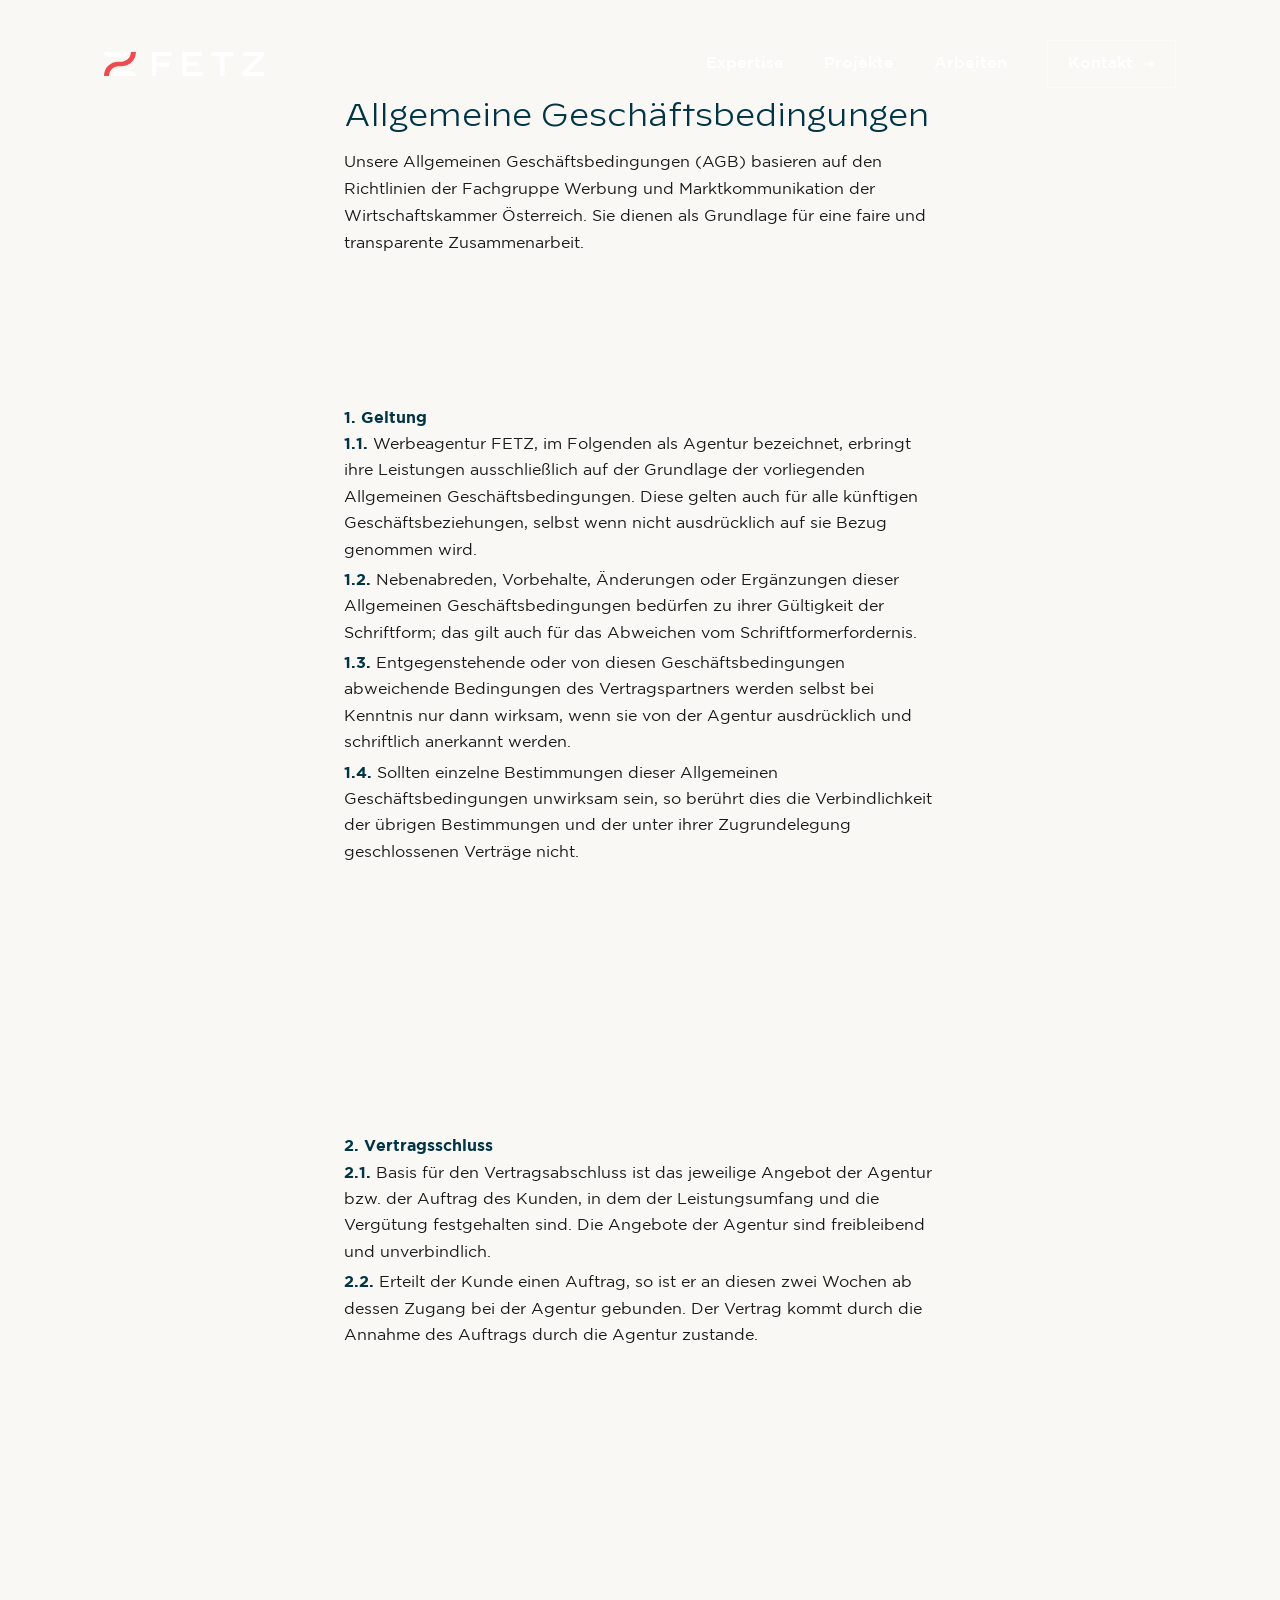
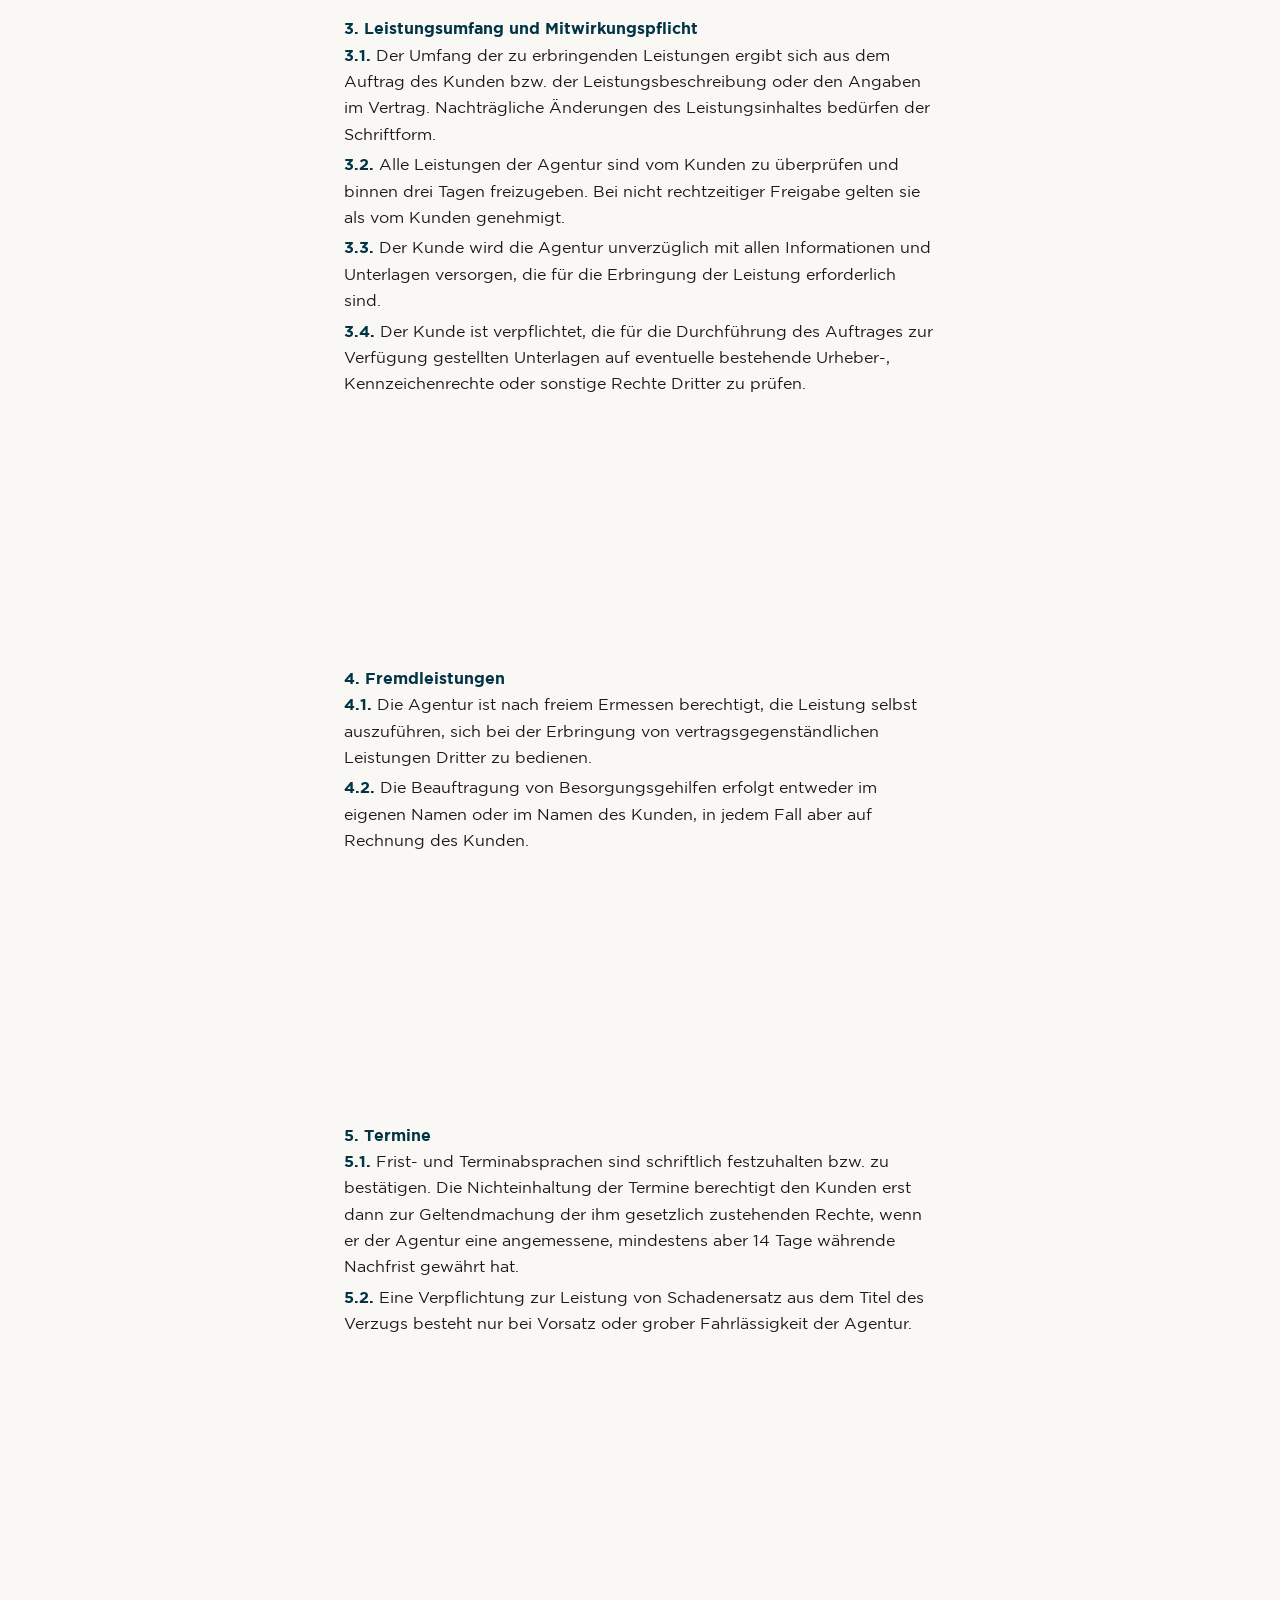
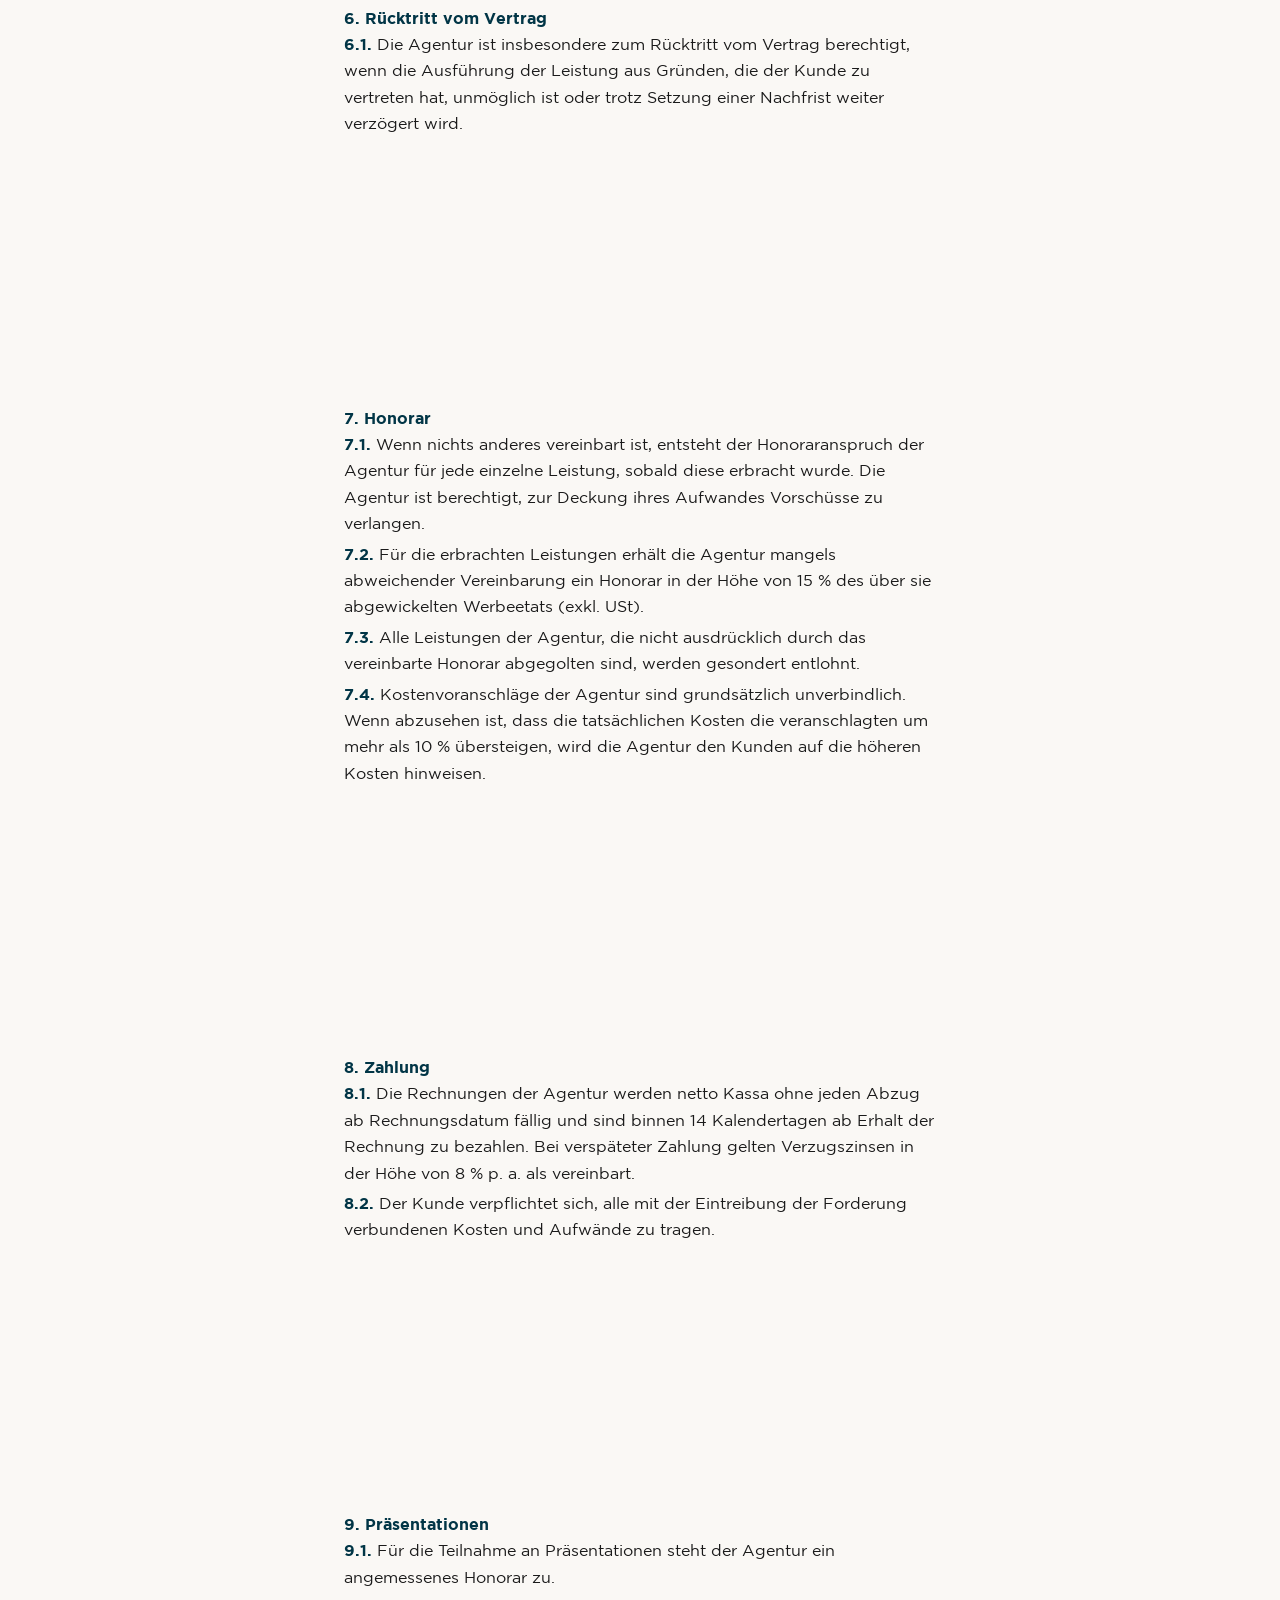
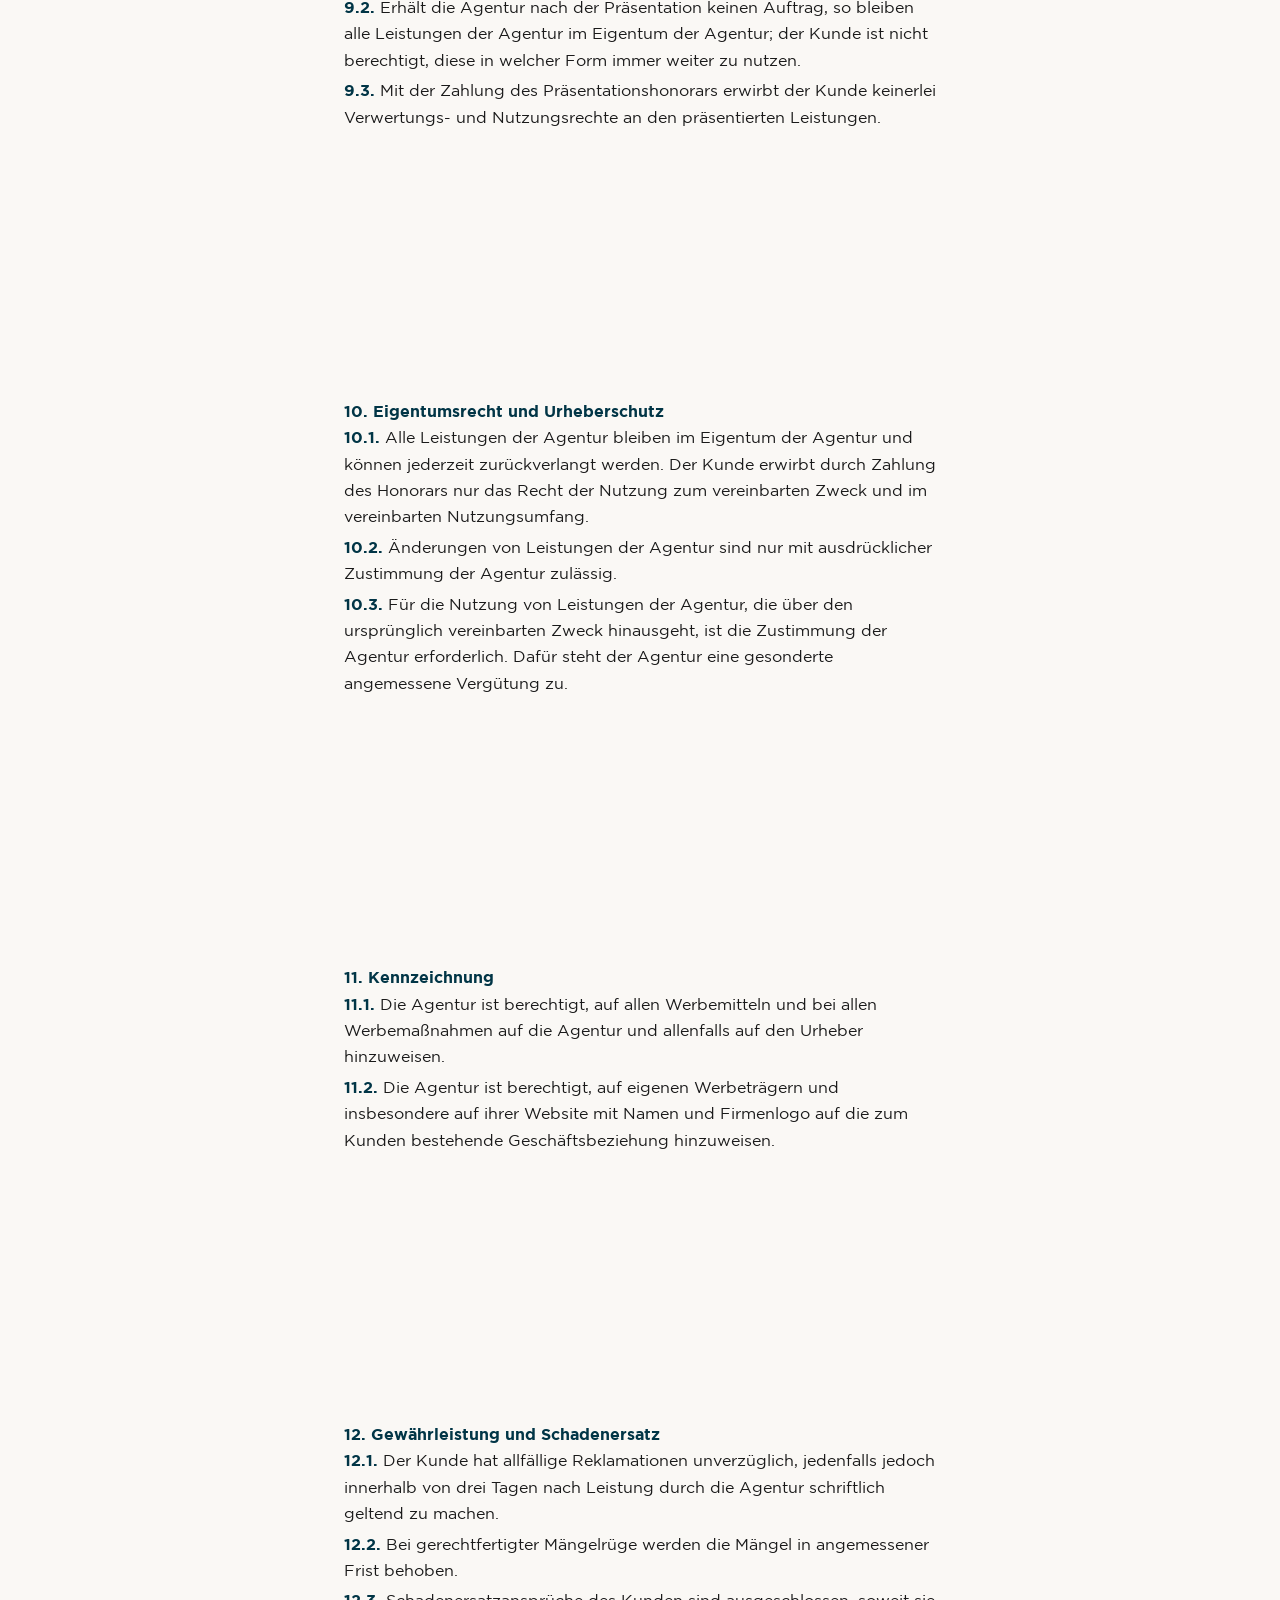
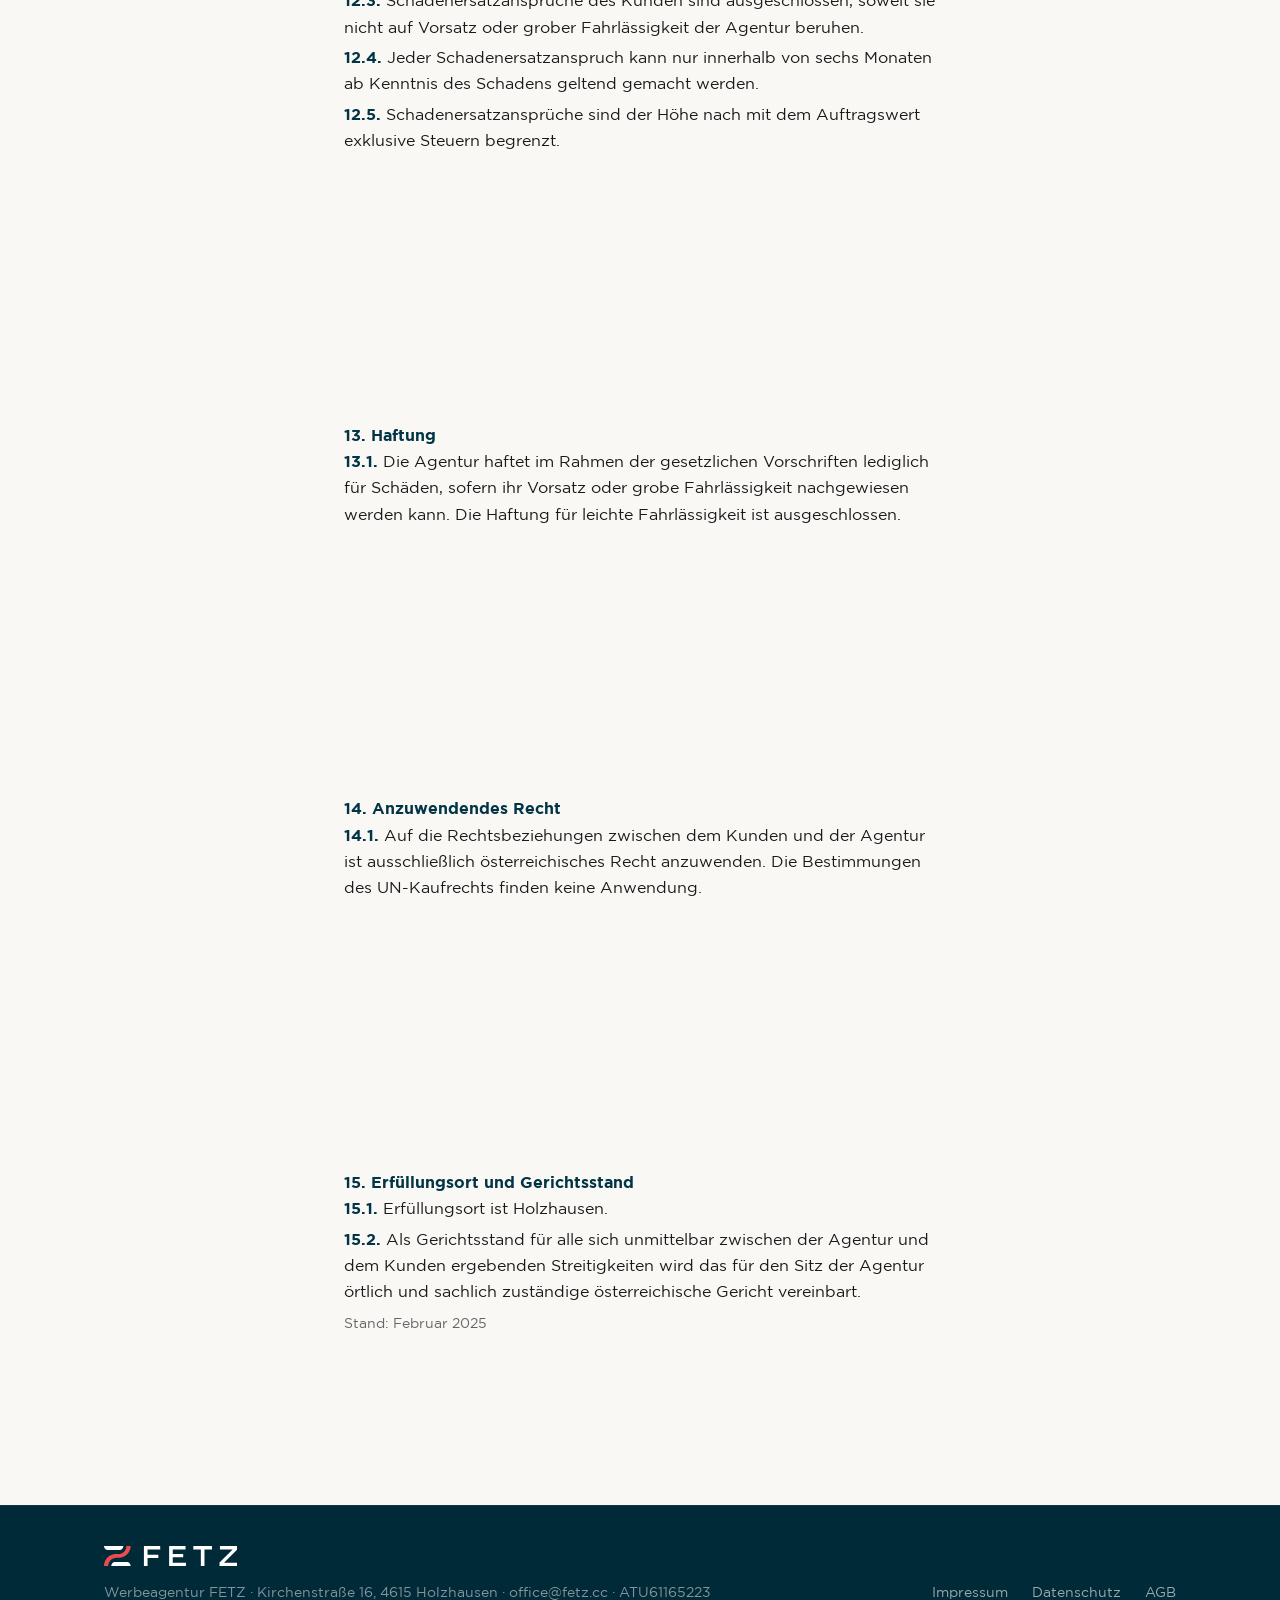
==== commit a226c9f2: "Legal Pages überarbeitet: AGB vollständig, Styling verbessert - agb.html: Vollständiger AGB-Text mit" ====
--- a/agb.html
+++ b/agb.html
@@ -76,126 +76,107 @@
     <div class="container">
       <h1>Allgemeine Geschäftsbedingungen</h1>
 
-      <section class="legal__section">
-        <h2>§ 1 Geltung</h2>
-        <p>
-          Diese Allgemeinen Geschäftsbedingungen gelten für alle Geschäftsbeziehungen zwischen der Werbeagentur FETZ (Agentur) und dem Auftraggeber (Kunde). Sie gelten auch für alle künftigen Geschäftsbeziehungen, selbst wenn nicht ausdrücklich auf sie Bezug genommen wird.
-        </p>
-        <p>
-          Abweichende Bedingungen des Kunden werden nicht anerkannt, es sei denn, die Agentur stimmt ihrer Geltung ausdrücklich schriftlich zu.
-        </p>
-      </section>
-
-      <section class="legal__section">
-        <h2>§ 2 Vertragsabschluss</h2>
-        <p>
-          Alle Angebote der Agentur sind unverbindlich. Aufträge des Kunden binden diesen zwei Wochen lang. Ein Vertrag kommt erst durch die schriftliche Auftragsbestätigung der Agentur oder durch Beginn der Leistungserbringung zustande.
-        </p>
-      </section>
-
-      <section class="legal__section">
-        <h2>§ 3 Leistungsumfang</h2>
-        <p>
-          Der Umfang der Leistungen ergibt sich aus der Auftragsbestätigung. Der Kunde ist verpflichtet, die Leistungen innerhalb von drei Werktagen zu prüfen und freizugeben. Erfolgt keine Rückmeldung, gelten die Leistungen als genehmigt.
-        </p>
-        <p>
-          Mehrkosten durch nachträgliche Änderungswünsche trägt der Kunde.
-        </p>
-      </section>
-
-      <section class="legal__section">
-        <h2>§ 4 Fremdleistungen</h2>
-        <p>
-          Die Agentur ist berechtigt, zur Vertragserfüllung Dritte hinzuzuziehen und wählt Subunternehmer mit der gebotenen Sorgfalt aus.
-        </p>
-      </section>
-
-      <section class="legal__section">
-        <h2>§ 5 Termine und Fristen</h2>
-        <p>
-          Liefertermine sind nur verbindlich, wenn sie schriftlich vereinbart wurden. Bei Verzögerungen ist eine Nachfrist von mindestens 14 Tagen einzuräumen.
-        </p>
-      </section>
-
-      <section class="legal__section">
-        <h2>§ 6 Rücktritt</h2>
-        <p>Die Agentur ist zum Rücktritt berechtigt, wenn:</p>
-        <ul>
-          <li>die Leistungserbringung aus Gründen des Kunden unmöglich wird</li>
-          <li>der Kunde trotz Mahnung mit Zahlungen in Verzug gerät</li>
-          <li>begründete Bedenken zur Zahlungsfähigkeit bestehen</li>
-        </ul>
-      </section>
-
-      <section class="legal__section">
-        <h2>§ 7 Honorar</h2>
-        <p>
-          Die Vergütung richtet sich nach dem vereinbarten Angebot. Soweit nichts anderes vereinbart wurde, beträgt das Agenturhonorar 15% des Werbebudgets (exkl. USt). Zusatzleistungen werden gesondert abgerechnet.
-        </p>
-      </section>
-
-      <section class="legal__section">
-        <h2>§ 8 Zahlung</h2>
-        <p>
-          Rechnungen sind innerhalb von 14 Tagen ohne Abzug zur Zahlung fällig. Bei Zahlungsverzug werden Verzugszinsen von 9,2 Prozentpunkten über dem Basiszinssatz berechnet.
-        </p>
-      </section>
-
-      <section class="legal__section">
-        <h2>§ 9 Präsentationen und Entwürfe</h2>
-        <p>
-          Präsentationsunterlagen und Entwürfe bleiben bis zur vollständigen Bezahlung Eigentum der Agentur. Eine Nutzung ohne Auftrag ist nicht gestattet.
-        </p>
-      </section>
-
-      <section class="legal__section">
-        <h2>§ 10 Eigentum und Urheberrecht</h2>
-        <p>
-          Alle Werke unterliegen dem Urheberrecht. Die Nutzungsrechte gehen erst nach vollständiger Bezahlung auf den Kunden über und beziehen sich nur auf den vereinbarten Verwendungszweck.
-        </p>
-      </section>
-
-      <section class="legal__section">
-        <h2>§ 11 Kennzeichnung</h2>
-        <p>
-          Die Agentur ist berechtigt, auf Werbemitteln auf sich als Urheber hinzuweisen und Arbeiten zu Präsentationszwecken zu verwenden.
-        </p>
-      </section>
-
-      <section class="legal__section">
-        <h2>§ 12 Gewährleistung</h2>
-        <p>
-          Mängelrügen müssen innerhalb von drei Werktagen schriftlich erfolgen. Bei berechtigten Mängeln hat die Agentur das Recht zur Nachbesserung.
-        </p>
-      </section>
-
-      <section class="legal__section">
-        <h2>§ 13 Haftung</h2>
-        <p>
-          Die Agentur haftet nur für Vorsatz oder grobe Fahrlässigkeit. Die Haftung ist auf den Netto-Auftragswert beschränkt.
-        </p>
-      </section>
-
-      <section class="legal__section">
-        <h2>§ 14 Anwendbares Recht</h2>
-        <p>
-          Es gilt österreichisches Recht unter Ausschluss des UN-Kaufrechts.
-        </p>
-      </section>
-
-      <section class="legal__section">
-        <h2>§ 15 Gerichtsstand</h2>
-        <p>
-          Für alle Streitigkeiten ist das sachlich zuständige Gericht am Sitz der Agentur (Wels, Österreich) ausschließlich zuständig.
-        </p>
-      </section>
-
-      <section class="legal__section">
-        <h2>§ 16 Salvatorische Klausel</h2>
-        <p>
-          Sollten einzelne Bestimmungen unwirksam sein, berührt dies die Wirksamkeit der übrigen Bestimmungen nicht.
-        </p>
-        <p><em>Stand: März 2026</em></p>
+      <p class="legal__intro">
+        Unsere Allgemeinen Geschäftsbedingungen (AGB) basieren auf den Richtlinien der Fachgruppe Werbung und Marktkommunikation der Wirtschaftskammer Österreich. Sie dienen als Grundlage für eine faire und transparente Zusammenarbeit.
+      </p>
+
+      <section class="legal__section">
+        <h2>1. Geltung</h2>
+        <p><strong>1.1.</strong> Werbeagentur FETZ, im Folgenden als Agentur bezeichnet, erbringt ihre Leistungen ausschließlich auf der Grundlage der vorliegenden Allgemeinen Geschäftsbedingungen. Diese gelten auch für alle künftigen Geschäftsbeziehungen, selbst wenn nicht ausdrücklich auf sie Bezug genommen wird.</p>
+        <p><strong>1.2.</strong> Nebenabreden, Vorbehalte, Änderungen oder Ergänzungen dieser Allgemeinen Geschäftsbedingungen bedürfen zu ihrer Gültigkeit der Schriftform; das gilt auch für das Abweichen vom Schriftformerfordernis.</p>
+        <p><strong>1.3.</strong> Entgegenstehende oder von diesen Geschäftsbedingungen abweichende Bedingungen des Vertragspartners werden selbst bei Kenntnis nur dann wirksam, wenn sie von der Agentur ausdrücklich und schriftlich anerkannt werden.</p>
+        <p><strong>1.4.</strong> Sollten einzelne Bestimmungen dieser Allgemeinen Geschäftsbedingungen unwirksam sein, so berührt dies die Verbindlichkeit der übrigen Bestimmungen und der unter ihrer Zugrundelegung geschlossenen Verträge nicht.</p>
+      </section>
+
+      <section class="legal__section">
+        <h2>2. Vertragsschluss</h2>
+        <p><strong>2.1.</strong> Basis für den Vertragsabschluss ist das jeweilige Angebot der Agentur bzw. der Auftrag des Kunden, in dem der Leistungsumfang und die Vergütung festgehalten sind. Die Angebote der Agentur sind freibleibend und unverbindlich.</p>
+        <p><strong>2.2.</strong> Erteilt der Kunde einen Auftrag, so ist er an diesen zwei Wochen ab dessen Zugang bei der Agentur gebunden. Der Vertrag kommt durch die Annahme des Auftrags durch die Agentur zustande.</p>
+      </section>
+
+      <section class="legal__section">
+        <h2>3. Leistungsumfang und Mitwirkungspflicht</h2>
+        <p><strong>3.1.</strong> Der Umfang der zu erbringenden Leistungen ergibt sich aus dem Auftrag des Kunden bzw. der Leistungsbeschreibung oder den Angaben im Vertrag. Nachträgliche Änderungen des Leistungsinhaltes bedürfen der Schriftform.</p>
+        <p><strong>3.2.</strong> Alle Leistungen der Agentur sind vom Kunden zu überprüfen und binnen drei Tagen freizugeben. Bei nicht rechtzeitiger Freigabe gelten sie als vom Kunden genehmigt.</p>
+        <p><strong>3.3.</strong> Der Kunde wird die Agentur unverzüglich mit allen Informationen und Unterlagen versorgen, die für die Erbringung der Leistung erforderlich sind.</p>
+        <p><strong>3.4.</strong> Der Kunde ist verpflichtet, die für die Durchführung des Auftrages zur Verfügung gestellten Unterlagen auf eventuelle bestehende Urheber-, Kennzeichenrechte oder sonstige Rechte Dritter zu prüfen.</p>
+      </section>
+
+      <section class="legal__section">
+        <h2>4. Fremdleistungen</h2>
+        <p><strong>4.1.</strong> Die Agentur ist nach freiem Ermessen berechtigt, die Leistung selbst auszuführen, sich bei der Erbringung von vertragsgegenständlichen Leistungen Dritter zu bedienen.</p>
+        <p><strong>4.2.</strong> Die Beauftragung von Besorgungsgehilfen erfolgt entweder im eigenen Namen oder im Namen des Kunden, in jedem Fall aber auf Rechnung des Kunden.</p>
+      </section>
+
+      <section class="legal__section">
+        <h2>5. Termine</h2>
+        <p><strong>5.1.</strong> Frist- und Terminabsprachen sind schriftlich festzuhalten bzw. zu bestätigen. Die Nichteinhaltung der Termine berechtigt den Kunden erst dann zur Geltendmachung der ihm gesetzlich zustehenden Rechte, wenn er der Agentur eine angemessene, mindestens aber 14 Tage währende Nachfrist gewährt hat.</p>
+        <p><strong>5.2.</strong> Eine Verpflichtung zur Leistung von Schadenersatz aus dem Titel des Verzugs besteht nur bei Vorsatz oder grober Fahrlässigkeit der Agentur.</p>
+      </section>
+
+      <section class="legal__section">
+        <h2>6. Rücktritt vom Vertrag</h2>
+        <p><strong>6.1.</strong> Die Agentur ist insbesondere zum Rücktritt vom Vertrag berechtigt, wenn die Ausführung der Leistung aus Gründen, die der Kunde zu vertreten hat, unmöglich ist oder trotz Setzung einer Nachfrist weiter verzögert wird.</p>
+      </section>
+
+      <section class="legal__section">
+        <h2>7. Honorar</h2>
+        <p><strong>7.1.</strong> Wenn nichts anderes vereinbart ist, entsteht der Honoraranspruch der Agentur für jede einzelne Leistung, sobald diese erbracht wurde. Die Agentur ist berechtigt, zur Deckung ihres Aufwandes Vorschüsse zu verlangen.</p>
+        <p><strong>7.2.</strong> Für die erbrachten Leistungen erhält die Agentur mangels abweichender Vereinbarung ein Honorar in der Höhe von 15 % des über sie abgewickelten Werbeetats (exkl. USt).</p>
+        <p><strong>7.3.</strong> Alle Leistungen der Agentur, die nicht ausdrücklich durch das vereinbarte Honorar abgegolten sind, werden gesondert entlohnt.</p>
+        <p><strong>7.4.</strong> Kostenvoranschläge der Agentur sind grundsätzlich unverbindlich. Wenn abzusehen ist, dass die tatsächlichen Kosten die veranschlagten um mehr als 10 % übersteigen, wird die Agentur den Kunden auf die höheren Kosten hinweisen.</p>
+      </section>
+
+      <section class="legal__section">
+        <h2>8. Zahlung</h2>
+        <p><strong>8.1.</strong> Die Rechnungen der Agentur werden netto Kassa ohne jeden Abzug ab Rechnungsdatum fällig und sind binnen 14 Kalendertagen ab Erhalt der Rechnung zu bezahlen. Bei verspäteter Zahlung gelten Verzugszinsen in der Höhe von 8 % p. a. als vereinbart.</p>
+        <p><strong>8.2.</strong> Der Kunde verpflichtet sich, alle mit der Eintreibung der Forderung verbundenen Kosten und Aufwände zu tragen.</p>
+      </section>
+
+      <section class="legal__section">
+        <h2>9. Präsentationen</h2>
+        <p><strong>9.1.</strong> Für die Teilnahme an Präsentationen steht der Agentur ein angemessenes Honorar zu.</p>
+        <p><strong>9.2.</strong> Erhält die Agentur nach der Präsentation keinen Auftrag, so bleiben alle Leistungen der Agentur im Eigentum der Agentur; der Kunde ist nicht berechtigt, diese in welcher Form immer weiter zu nutzen.</p>
+        <p><strong>9.3.</strong> Mit der Zahlung des Präsentationshonorars erwirbt der Kunde keinerlei Verwertungs- und Nutzungsrechte an den präsentierten Leistungen.</p>
+      </section>
+
+      <section class="legal__section">
+        <h2>10. Eigentumsrecht und Urheberschutz</h2>
+        <p><strong>10.1.</strong> Alle Leistungen der Agentur bleiben im Eigentum der Agentur und können jederzeit zurückverlangt werden. Der Kunde erwirbt durch Zahlung des Honorars nur das Recht der Nutzung zum vereinbarten Zweck und im vereinbarten Nutzungsumfang.</p>
+        <p><strong>10.2.</strong> Änderungen von Leistungen der Agentur sind nur mit ausdrücklicher Zustimmung der Agentur zulässig.</p>
+        <p><strong>10.3.</strong> Für die Nutzung von Leistungen der Agentur, die über den ursprünglich vereinbarten Zweck hinausgeht, ist die Zustimmung der Agentur erforderlich. Dafür steht der Agentur eine gesonderte angemessene Vergütung zu.</p>
+      </section>
+
+      <section class="legal__section">
+        <h2>11. Kennzeichnung</h2>
+        <p><strong>11.1.</strong> Die Agentur ist berechtigt, auf allen Werbemitteln und bei allen Werbemaßnahmen auf die Agentur und allenfalls auf den Urheber hinzuweisen.</p>
+        <p><strong>11.2.</strong> Die Agentur ist berechtigt, auf eigenen Werbeträgern und insbesondere auf ihrer Website mit Namen und Firmenlogo auf die zum Kunden bestehende Geschäftsbeziehung hinzuweisen.</p>
+      </section>
+
+      <section class="legal__section">
+        <h2>12. Gewährleistung und Schadenersatz</h2>
+        <p><strong>12.1.</strong> Der Kunde hat allfällige Reklamationen unverzüglich, jedenfalls jedoch innerhalb von drei Tagen nach Leistung durch die Agentur schriftlich geltend zu machen.</p>
+        <p><strong>12.2.</strong> Bei gerechtfertigter Mängelrüge werden die Mängel in angemessener Frist behoben.</p>
+        <p><strong>12.3.</strong> Schadenersatzansprüche des Kunden sind ausgeschlossen, soweit sie nicht auf Vorsatz oder grober Fahrlässigkeit der Agentur beruhen.</p>
+        <p><strong>12.4.</strong> Jeder Schadenersatzanspruch kann nur innerhalb von sechs Monaten ab Kenntnis des Schadens geltend gemacht werden.</p>
+        <p><strong>12.5.</strong> Schadenersatzansprüche sind der Höhe nach mit dem Auftragswert exklusive Steuern begrenzt.</p>
+      </section>
+
+      <section class="legal__section">
+        <h2>13. Haftung</h2>
+        <p><strong>13.1.</strong> Die Agentur haftet im Rahmen der gesetzlichen Vorschriften lediglich für Schäden, sofern ihr Vorsatz oder grobe Fahrlässigkeit nachgewiesen werden kann. Die Haftung für leichte Fahrlässigkeit ist ausgeschlossen.</p>
+      </section>
+
+      <section class="legal__section">
+        <h2>14. Anzuwendendes Recht</h2>
+        <p><strong>14.1.</strong> Auf die Rechtsbeziehungen zwischen dem Kunden und der Agentur ist ausschließlich österreichisches Recht anzuwenden. Die Bestimmungen des UN-Kaufrechts finden keine Anwendung.</p>
+      </section>
+
+      <section class="legal__section">
+        <h2>15. Erfüllungsort und Gerichtsstand</h2>
+        <p><strong>15.1.</strong> Erfüllungsort ist Holzhausen.</p>
+        <p><strong>15.2.</strong> Als Gerichtsstand für alle sich unmittelbar zwischen der Agentur und dem Kunden ergebenden Streitigkeiten wird das für den Sitz der Agentur örtlich und sachlich zuständige österreichische Gericht vereinbart.</p>
+        <p><em>Stand: Februar 2025</em></p>
       </section>
 
     </div>
--- a/css/legal.css
+++ b/css/legal.css
@@ -2,41 +2,16 @@
    Legal Pages (Impressum, Datenschutz, AGB)
    ========================================================================== */
 
-/* Header Variant */
-.header--legal {
-  background: var(--color-white);
-  border-bottom: 1px solid rgba(1, 53, 70, 0.08);
+/* Main Content */
+.legal {
+  padding: calc(80px + var(--space-3)) 0 var(--space-5) 0;
+  min-height: 100vh;
+  background: var(--color-cream);
 }
 
-.header--legal .header__inner {
-  display: flex;
-  justify-content: space-between;
-  align-items: center;
-}
-
-/* Logo in Petrol auf Legal-Seiten */
-.header--legal .header__logo {
-  color: var(--color-primary);
-}
-
-.header__back {
-  font-size: var(--text-xs);
-  font-weight: 500;
-  letter-spacing: 0.05em;
-  text-transform: uppercase;
-  color: var(--color-primary);
-  transition: color var(--duration);
-}
-
-.header__back:hover {
-  color: var(--color-accent);
-}
-
-/* Main Content */
-.legal {
-  padding: calc(100px + var(--space-4)) 0 var(--space-6) 0;
-  min-height: 100vh;
-  background: var(--color-white);
+/* Narrower container for legal text */
+.legal .container {
+  max-width: 720px;
 }
 
 .legal h1 {
@@ -44,11 +19,20 @@
   font-size: clamp(var(--text-xl), 3vw, var(--text-2xl));
   font-weight: 300;
   color: var(--color-primary);
-  margin-bottom: var(--space-4);
+  margin-bottom: var(--space-3);
+}
+
+.legal__intro {
+  font-size: var(--text-sm);
+  line-height: 1.7;
+  color: var(--color-text);
+  margin-bottom: var(--space-3);
+  padding-bottom: var(--space-2);
+  border-bottom: 1px solid var(--color-border);
 }
 
 .legal__section {
-  margin-bottom: var(--space-4);
+  margin-bottom: var(--space-3);
 }
 
 .legal__section:last-child {
@@ -56,18 +40,18 @@
 }
 
 .legal__section h2 {
-  font-family: var(--font-display);
-  font-size: var(--text-base);
-  font-weight: 500;
+  font-family: var(--font-sans);
+  font-size: var(--text-sm);
+  font-weight: 600;
   color: var(--color-primary);
-  margin-bottom: var(--space-2);
+  margin-bottom: var(--space-1);
 }
 
 .legal__section p {
   font-size: var(--text-sm);
-  line-height: 1.7;
+  line-height: 1.65;
   color: var(--color-text);
-  margin-bottom: var(--space-2);
+  margin-bottom: var(--space-1);
 }
 
 .legal__section p:last-child {
@@ -76,16 +60,16 @@
 
 .legal__section ul {
   list-style: none;
-  margin: 0 0 var(--space-2) 0;
+  margin: 0 0 var(--space-1) 0;
   padding: 0;
 }
 
 .legal__section ul li {
   position: relative;
-  padding-left: 1.25rem;
-  margin-bottom: var(--space-1);
+  padding-left: 1rem;
+  margin-bottom: 0.25rem;
   font-size: var(--text-sm);
-  line-height: 1.7;
+  line-height: 1.65;
   color: var(--color-text);
 }
 
@@ -93,9 +77,9 @@
   content: '';
   position: absolute;
   left: 0;
-  top: 0.65em;
-  width: 5px;
-  height: 5px;
+  top: 0.6em;
+  width: 4px;
+  height: 4px;
   background: var(--color-accent);
 }
 
@@ -132,21 +116,25 @@
 /* Mobile */
 @media (max-width: 600px) {
   .legal {
-    padding-top: calc(80px + var(--space-3));
-    padding-bottom: var(--space-5);
+    padding-top: calc(70px + var(--space-2));
+    padding-bottom: var(--space-4);
   }
 
   .legal h1 {
     font-size: var(--text-lg);
-    margin-bottom: var(--space-3);
+    margin-bottom: var(--space-2);
+  }
+
+  .legal__intro {
+    margin-bottom: var(--space-2);
   }
 
   .legal__section {
-    margin-bottom: var(--space-3);
+    margin-bottom: var(--space-2);
   }
 
   .legal__section h2 {
-    font-size: var(--text-sm);
+    font-size: var(--text-xs);
   }
 
   .legal__section p,
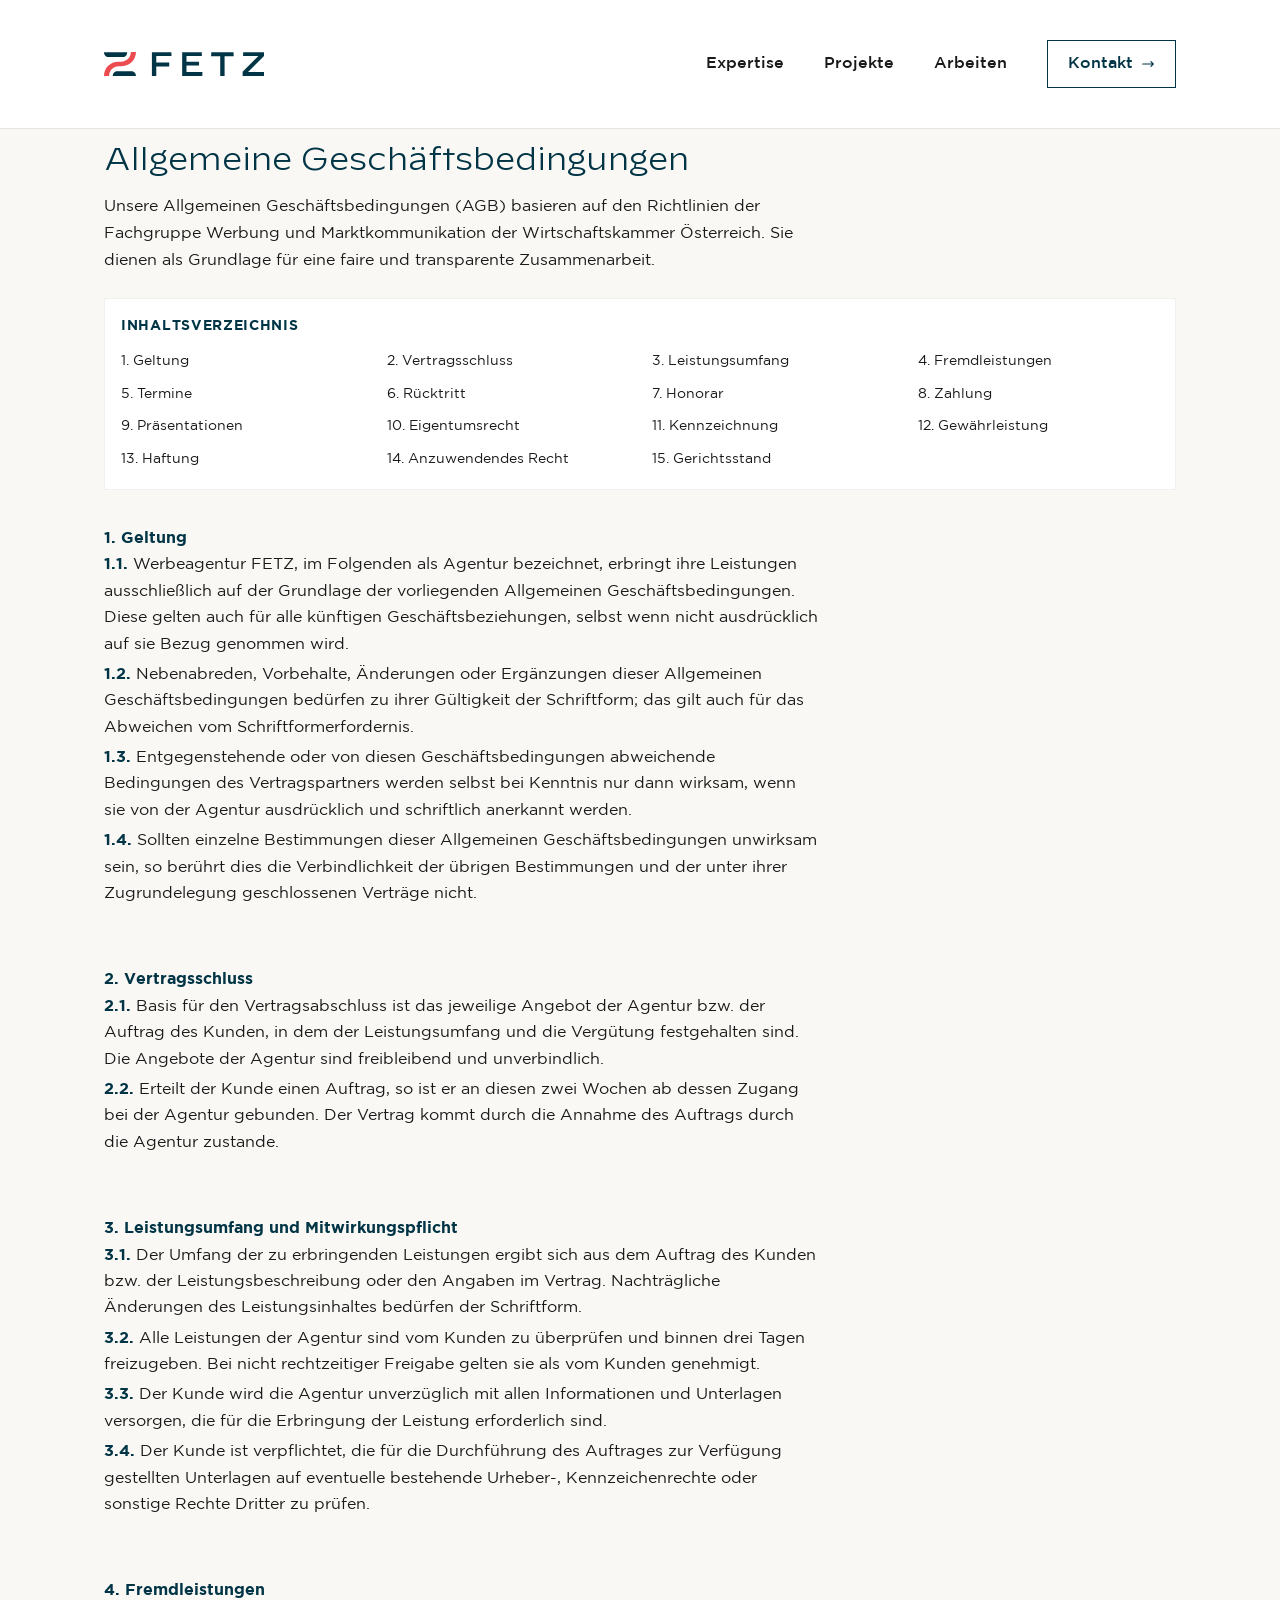
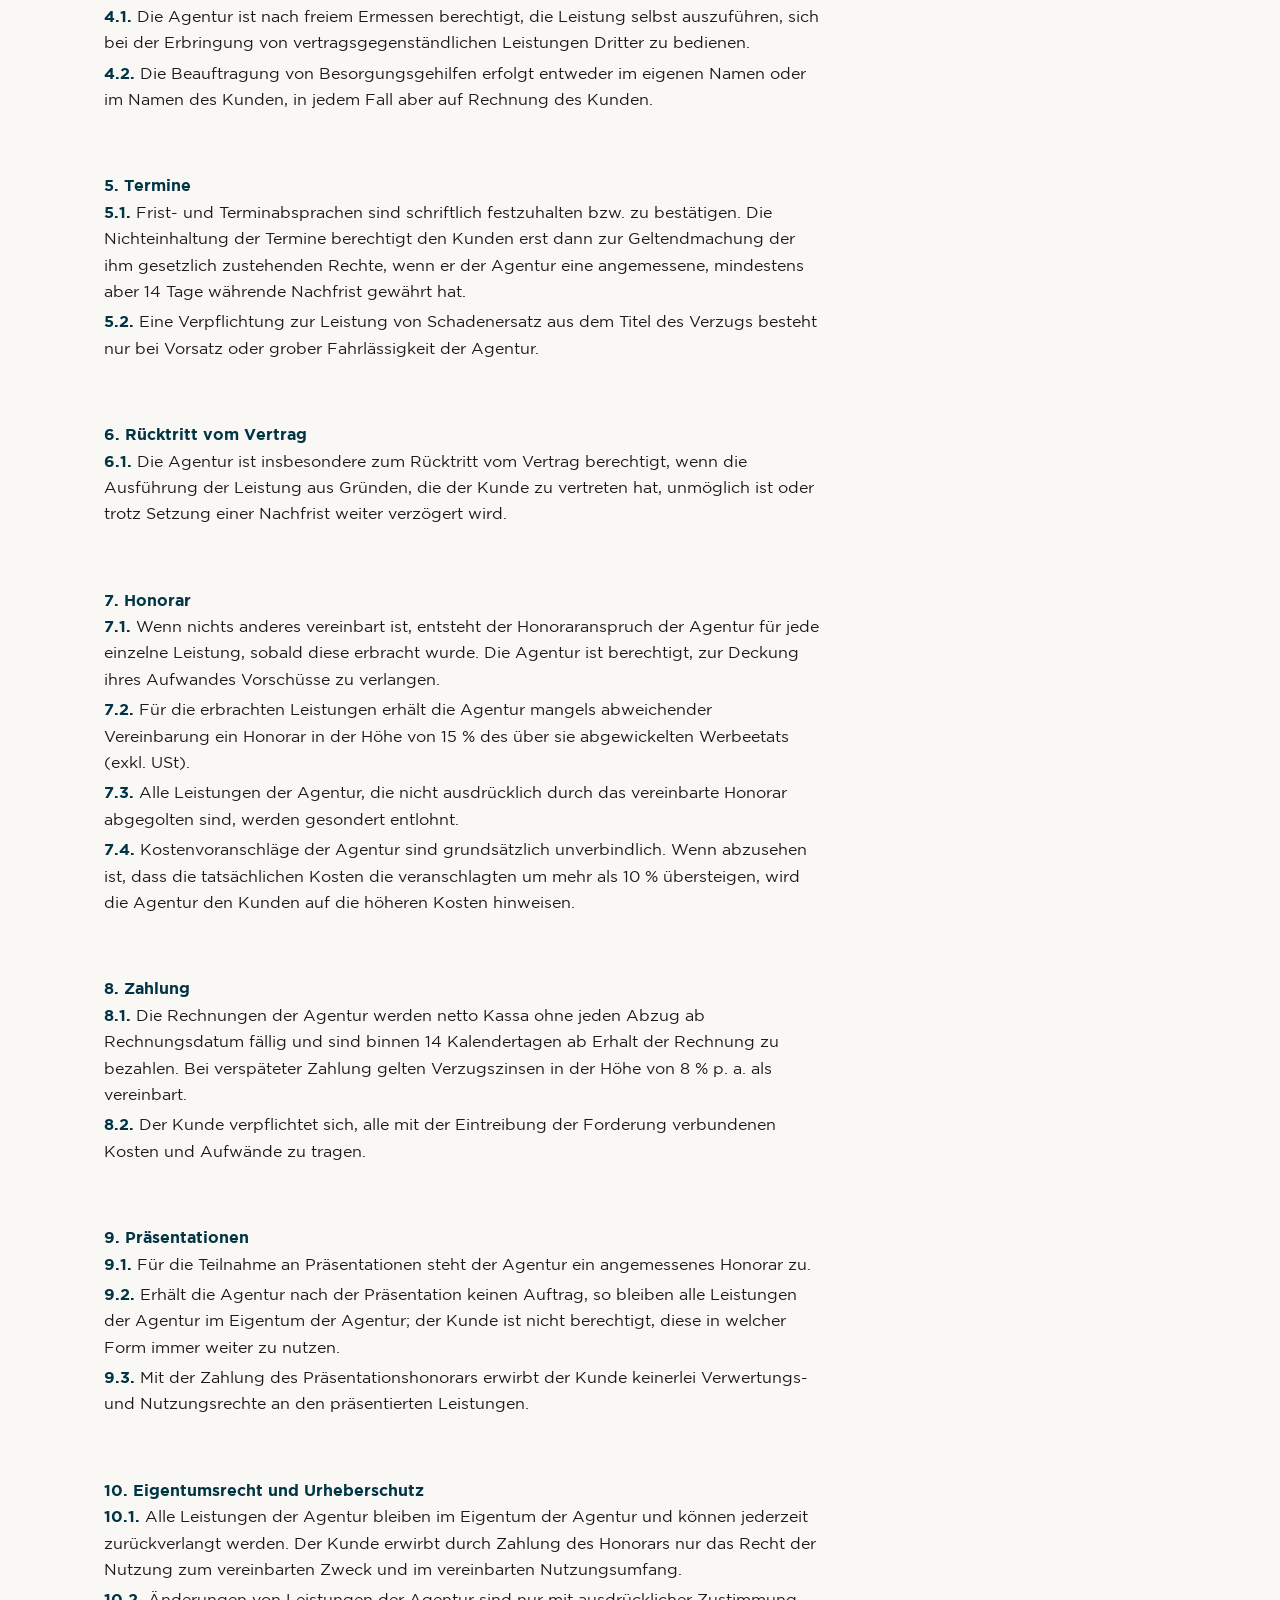
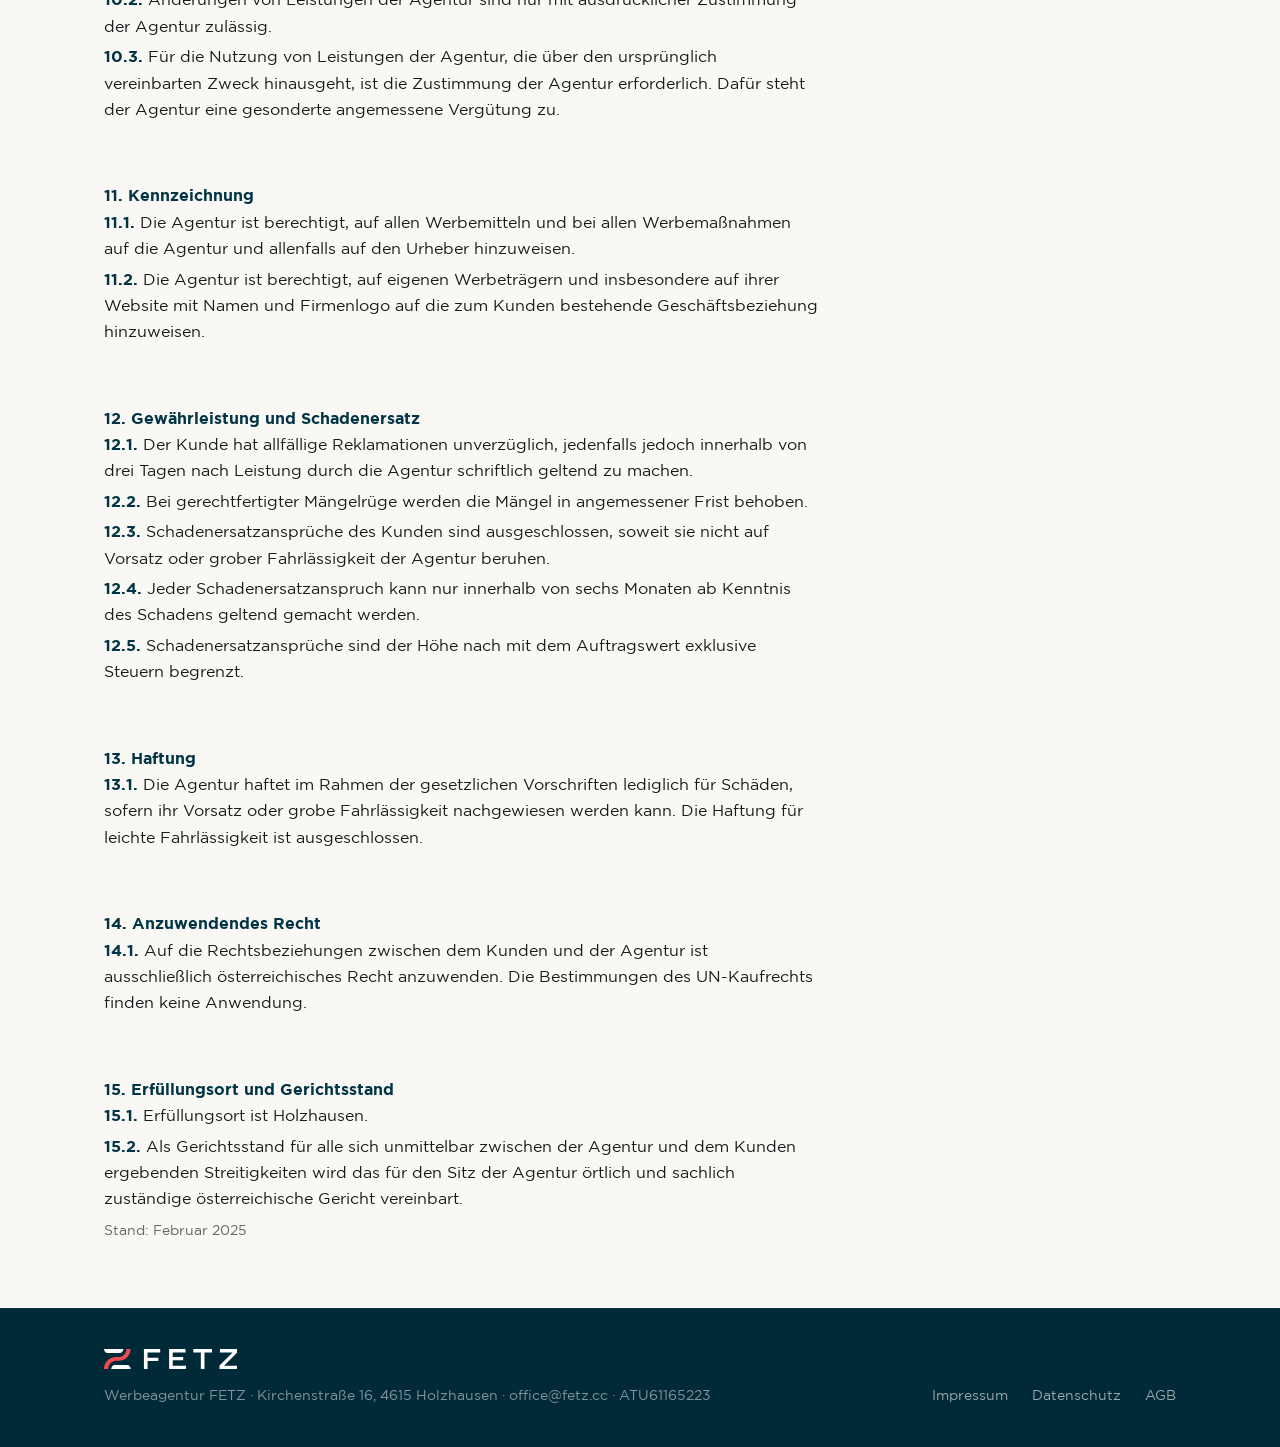
==== commit 16a3da01: "Legal Pages: Abstände verbessert, AGB-Inhaltsverzeichnis - Mehr Abstand zwischen Sections (space-6 =" ====
--- a/agb.html
+++ b/agb.html
@@ -80,7 +80,28 @@
         Unsere Allgemeinen Geschäftsbedingungen (AGB) basieren auf den Richtlinien der Fachgruppe Werbung und Marktkommunikation der Wirtschaftskammer Österreich. Sie dienen als Grundlage für eine faire und transparente Zusammenarbeit.
       </p>
 
-      <section class="legal__section">
+      <nav class="legal__toc">
+        <p class="legal__toc-title">Inhaltsverzeichnis</p>
+        <ul class="legal__toc-list">
+          <li><a href="#geltung">1. Geltung</a></li>
+          <li><a href="#vertragsschluss">2. Vertragsschluss</a></li>
+          <li><a href="#leistungsumfang">3. Leistungsumfang</a></li>
+          <li><a href="#fremdleistungen">4. Fremdleistungen</a></li>
+          <li><a href="#termine">5. Termine</a></li>
+          <li><a href="#ruecktritt">6. Rücktritt</a></li>
+          <li><a href="#honorar">7. Honorar</a></li>
+          <li><a href="#zahlung">8. Zahlung</a></li>
+          <li><a href="#praesentationen">9. Präsentationen</a></li>
+          <li><a href="#eigentumsrecht">10. Eigentumsrecht</a></li>
+          <li><a href="#kennzeichnung">11. Kennzeichnung</a></li>
+          <li><a href="#gewaehrleistung">12. Gewährleistung</a></li>
+          <li><a href="#haftung">13. Haftung</a></li>
+          <li><a href="#recht">14. Anzuwendendes Recht</a></li>
+          <li><a href="#gerichtsstand">15. Gerichtsstand</a></li>
+        </ul>
+      </nav>
+
+      <section class="legal__section" id="geltung">
         <h2>1. Geltung</h2>
         <p><strong>1.1.</strong> Werbeagentur FETZ, im Folgenden als Agentur bezeichnet, erbringt ihre Leistungen ausschließlich auf der Grundlage der vorliegenden Allgemeinen Geschäftsbedingungen. Diese gelten auch für alle künftigen Geschäftsbeziehungen, selbst wenn nicht ausdrücklich auf sie Bezug genommen wird.</p>
         <p><strong>1.2.</strong> Nebenabreden, Vorbehalte, Änderungen oder Ergänzungen dieser Allgemeinen Geschäftsbedingungen bedürfen zu ihrer Gültigkeit der Schriftform; das gilt auch für das Abweichen vom Schriftformerfordernis.</p>
@@ -88,13 +109,13 @@
         <p><strong>1.4.</strong> Sollten einzelne Bestimmungen dieser Allgemeinen Geschäftsbedingungen unwirksam sein, so berührt dies die Verbindlichkeit der übrigen Bestimmungen und der unter ihrer Zugrundelegung geschlossenen Verträge nicht.</p>
       </section>
 
-      <section class="legal__section">
+      <section class="legal__section" id="vertragsschluss">
         <h2>2. Vertragsschluss</h2>
         <p><strong>2.1.</strong> Basis für den Vertragsabschluss ist das jeweilige Angebot der Agentur bzw. der Auftrag des Kunden, in dem der Leistungsumfang und die Vergütung festgehalten sind. Die Angebote der Agentur sind freibleibend und unverbindlich.</p>
         <p><strong>2.2.</strong> Erteilt der Kunde einen Auftrag, so ist er an diesen zwei Wochen ab dessen Zugang bei der Agentur gebunden. Der Vertrag kommt durch die Annahme des Auftrags durch die Agentur zustande.</p>
       </section>
 
-      <section class="legal__section">
+      <section class="legal__section" id="leistungsumfang">
         <h2>3. Leistungsumfang und Mitwirkungspflicht</h2>
         <p><strong>3.1.</strong> Der Umfang der zu erbringenden Leistungen ergibt sich aus dem Auftrag des Kunden bzw. der Leistungsbeschreibung oder den Angaben im Vertrag. Nachträgliche Änderungen des Leistungsinhaltes bedürfen der Schriftform.</p>
         <p><strong>3.2.</strong> Alle Leistungen der Agentur sind vom Kunden zu überprüfen und binnen drei Tagen freizugeben. Bei nicht rechtzeitiger Freigabe gelten sie als vom Kunden genehmigt.</p>
@@ -102,24 +123,24 @@
         <p><strong>3.4.</strong> Der Kunde ist verpflichtet, die für die Durchführung des Auftrages zur Verfügung gestellten Unterlagen auf eventuelle bestehende Urheber-, Kennzeichenrechte oder sonstige Rechte Dritter zu prüfen.</p>
       </section>
 
-      <section class="legal__section">
+      <section class="legal__section" id="fremdleistungen">
         <h2>4. Fremdleistungen</h2>
         <p><strong>4.1.</strong> Die Agentur ist nach freiem Ermessen berechtigt, die Leistung selbst auszuführen, sich bei der Erbringung von vertragsgegenständlichen Leistungen Dritter zu bedienen.</p>
         <p><strong>4.2.</strong> Die Beauftragung von Besorgungsgehilfen erfolgt entweder im eigenen Namen oder im Namen des Kunden, in jedem Fall aber auf Rechnung des Kunden.</p>
       </section>
 
-      <section class="legal__section">
+      <section class="legal__section" id="termine">
         <h2>5. Termine</h2>
         <p><strong>5.1.</strong> Frist- und Terminabsprachen sind schriftlich festzuhalten bzw. zu bestätigen. Die Nichteinhaltung der Termine berechtigt den Kunden erst dann zur Geltendmachung der ihm gesetzlich zustehenden Rechte, wenn er der Agentur eine angemessene, mindestens aber 14 Tage währende Nachfrist gewährt hat.</p>
         <p><strong>5.2.</strong> Eine Verpflichtung zur Leistung von Schadenersatz aus dem Titel des Verzugs besteht nur bei Vorsatz oder grober Fahrlässigkeit der Agentur.</p>
       </section>
 
-      <section class="legal__section">
+      <section class="legal__section" id="ruecktritt">
         <h2>6. Rücktritt vom Vertrag</h2>
         <p><strong>6.1.</strong> Die Agentur ist insbesondere zum Rücktritt vom Vertrag berechtigt, wenn die Ausführung der Leistung aus Gründen, die der Kunde zu vertreten hat, unmöglich ist oder trotz Setzung einer Nachfrist weiter verzögert wird.</p>
       </section>
 
-      <section class="legal__section">
+      <section class="legal__section" id="honorar">
         <h2>7. Honorar</h2>
         <p><strong>7.1.</strong> Wenn nichts anderes vereinbart ist, entsteht der Honoraranspruch der Agentur für jede einzelne Leistung, sobald diese erbracht wurde. Die Agentur ist berechtigt, zur Deckung ihres Aufwandes Vorschüsse zu verlangen.</p>
         <p><strong>7.2.</strong> Für die erbrachten Leistungen erhält die Agentur mangels abweichender Vereinbarung ein Honorar in der Höhe von 15 % des über sie abgewickelten Werbeetats (exkl. USt).</p>
@@ -127,33 +148,33 @@
         <p><strong>7.4.</strong> Kostenvoranschläge der Agentur sind grundsätzlich unverbindlich. Wenn abzusehen ist, dass die tatsächlichen Kosten die veranschlagten um mehr als 10 % übersteigen, wird die Agentur den Kunden auf die höheren Kosten hinweisen.</p>
       </section>
 
-      <section class="legal__section">
+      <section class="legal__section" id="zahlung">
         <h2>8. Zahlung</h2>
         <p><strong>8.1.</strong> Die Rechnungen der Agentur werden netto Kassa ohne jeden Abzug ab Rechnungsdatum fällig und sind binnen 14 Kalendertagen ab Erhalt der Rechnung zu bezahlen. Bei verspäteter Zahlung gelten Verzugszinsen in der Höhe von 8 % p. a. als vereinbart.</p>
         <p><strong>8.2.</strong> Der Kunde verpflichtet sich, alle mit der Eintreibung der Forderung verbundenen Kosten und Aufwände zu tragen.</p>
       </section>
 
-      <section class="legal__section">
+      <section class="legal__section" id="praesentationen">
         <h2>9. Präsentationen</h2>
         <p><strong>9.1.</strong> Für die Teilnahme an Präsentationen steht der Agentur ein angemessenes Honorar zu.</p>
         <p><strong>9.2.</strong> Erhält die Agentur nach der Präsentation keinen Auftrag, so bleiben alle Leistungen der Agentur im Eigentum der Agentur; der Kunde ist nicht berechtigt, diese in welcher Form immer weiter zu nutzen.</p>
         <p><strong>9.3.</strong> Mit der Zahlung des Präsentationshonorars erwirbt der Kunde keinerlei Verwertungs- und Nutzungsrechte an den präsentierten Leistungen.</p>
       </section>
 
-      <section class="legal__section">
+      <section class="legal__section" id="eigentumsrecht">
         <h2>10. Eigentumsrecht und Urheberschutz</h2>
         <p><strong>10.1.</strong> Alle Leistungen der Agentur bleiben im Eigentum der Agentur und können jederzeit zurückverlangt werden. Der Kunde erwirbt durch Zahlung des Honorars nur das Recht der Nutzung zum vereinbarten Zweck und im vereinbarten Nutzungsumfang.</p>
         <p><strong>10.2.</strong> Änderungen von Leistungen der Agentur sind nur mit ausdrücklicher Zustimmung der Agentur zulässig.</p>
         <p><strong>10.3.</strong> Für die Nutzung von Leistungen der Agentur, die über den ursprünglich vereinbarten Zweck hinausgeht, ist die Zustimmung der Agentur erforderlich. Dafür steht der Agentur eine gesonderte angemessene Vergütung zu.</p>
       </section>
 
-      <section class="legal__section">
+      <section class="legal__section" id="kennzeichnung">
         <h2>11. Kennzeichnung</h2>
         <p><strong>11.1.</strong> Die Agentur ist berechtigt, auf allen Werbemitteln und bei allen Werbemaßnahmen auf die Agentur und allenfalls auf den Urheber hinzuweisen.</p>
         <p><strong>11.2.</strong> Die Agentur ist berechtigt, auf eigenen Werbeträgern und insbesondere auf ihrer Website mit Namen und Firmenlogo auf die zum Kunden bestehende Geschäftsbeziehung hinzuweisen.</p>
       </section>
 
-      <section class="legal__section">
+      <section class="legal__section" id="gewaehrleistung">
         <h2>12. Gewährleistung und Schadenersatz</h2>
         <p><strong>12.1.</strong> Der Kunde hat allfällige Reklamationen unverzüglich, jedenfalls jedoch innerhalb von drei Tagen nach Leistung durch die Agentur schriftlich geltend zu machen.</p>
         <p><strong>12.2.</strong> Bei gerechtfertigter Mängelrüge werden die Mängel in angemessener Frist behoben.</p>
@@ -162,17 +183,17 @@
         <p><strong>12.5.</strong> Schadenersatzansprüche sind der Höhe nach mit dem Auftragswert exklusive Steuern begrenzt.</p>
       </section>
 
-      <section class="legal__section">
+      <section class="legal__section" id="haftung">
         <h2>13. Haftung</h2>
         <p><strong>13.1.</strong> Die Agentur haftet im Rahmen der gesetzlichen Vorschriften lediglich für Schäden, sofern ihr Vorsatz oder grobe Fahrlässigkeit nachgewiesen werden kann. Die Haftung für leichte Fahrlässigkeit ist ausgeschlossen.</p>
       </section>
 
-      <section class="legal__section">
+      <section class="legal__section" id="recht">
         <h2>14. Anzuwendendes Recht</h2>
         <p><strong>14.1.</strong> Auf die Rechtsbeziehungen zwischen dem Kunden und der Agentur ist ausschließlich österreichisches Recht anzuwenden. Die Bestimmungen des UN-Kaufrechts finden keine Anwendung.</p>
       </section>
 
-      <section class="legal__section">
+      <section class="legal__section" id="gerichtsstand">
         <h2>15. Erfüllungsort und Gerichtsstand</h2>
         <p><strong>15.1.</strong> Erfüllungsort ist Holzhausen.</p>
         <p><strong>15.2.</strong> Als Gerichtsstand für alle sich unmittelbar zwischen der Agentur und dem Kunden ergebenden Streitigkeiten wird das für den Sitz der Agentur örtlich und sachlich zuständige österreichische Gericht vereinbart.</p>
--- a/css/legal.css
+++ b/css/legal.css
@@ -2,16 +2,48 @@
    Legal Pages (Impressum, Datenschutz, AGB)
    ========================================================================== */
 
+/* Header on legal pages - always dark on light background */
+body:has(.legal) .header {
+  background: var(--color-white);
+  box-shadow: 0 1px 0 rgba(0,0,0,0.08);
+}
+
+body:has(.legal) .header__logo {
+  color: var(--color-primary);
+}
+
+body:has(.legal) .nav__link {
+  color: var(--color-text);
+}
+
+body:has(.legal) .nav__link:hover {
+  color: var(--color-primary);
+}
+
+body:has(.legal) .nav__cta {
+  color: var(--color-primary);
+  border-color: var(--color-primary);
+}
+
+body:has(.legal) .nav__cta:hover {
+  color: var(--color-accent);
+  border-color: var(--color-accent);
+}
+
+body:has(.legal) .menu-toggle__line {
+  background: var(--color-primary);
+}
+
 /* Main Content */
 .legal {
-  padding: calc(80px + var(--space-3)) 0 var(--space-5) 0;
-  min-height: 100vh;
+  padding: calc(100px + var(--space-5)) 0 var(--space-6) 0;
+  min-height: auto;
   background: var(--color-cream);
 }
 
-/* Narrower container for legal text */
+/* Full-width container, aligned with header/logo */
 .legal .container {
-  max-width: 720px;
+  max-width: var(--container-max);
 }
 
 .legal h1 {
@@ -26,13 +58,51 @@
   font-size: var(--text-sm);
   line-height: 1.7;
   color: var(--color-text);
-  margin-bottom: var(--space-3);
-  padding-bottom: var(--space-2);
-  border-bottom: 1px solid var(--color-border);
+  margin-bottom: var(--space-4);
+  max-width: 65ch;
+}
+
+/* Table of Contents / Quick Navigation */
+.legal__toc {
+  margin-bottom: var(--space-5);
+  padding: var(--space-3);
+  background: var(--color-white);
+  border: 1px solid rgba(0,0,0,0.06);
+}
+
+.legal__toc-title {
+  font-family: var(--font-sans);
+  font-size: var(--text-xs);
+  font-weight: 600;
+  color: var(--color-primary);
+  text-transform: uppercase;
+  letter-spacing: 0.05em;
+  margin-bottom: var(--space-2);
+}
+
+.legal__toc-list {
+  display: grid;
+  grid-template-columns: repeat(auto-fill, minmax(200px, 1fr));
+  gap: var(--space-1) var(--space-4);
+  list-style: none;
+  margin: 0;
+  padding: 0;
+}
+
+.legal__toc-list a {
+  font-size: var(--text-xs);
+  color: var(--color-text);
+  text-decoration: none;
+  transition: color var(--duration);
+}
+
+.legal__toc-list a:hover {
+  color: var(--color-accent);
 }
 
 .legal__section {
-  margin-bottom: var(--space-3);
+  padding: 0; /* Override global section padding */
+  margin-bottom: var(--space-6);
 }
 
 .legal__section:last-child {
@@ -130,7 +200,8 @@
   }
 
   .legal__section {
-    margin-bottom: var(--space-2);
+    padding: 0;
+    margin-bottom: var(--space-4);
   }
 
   .legal__section h2 {
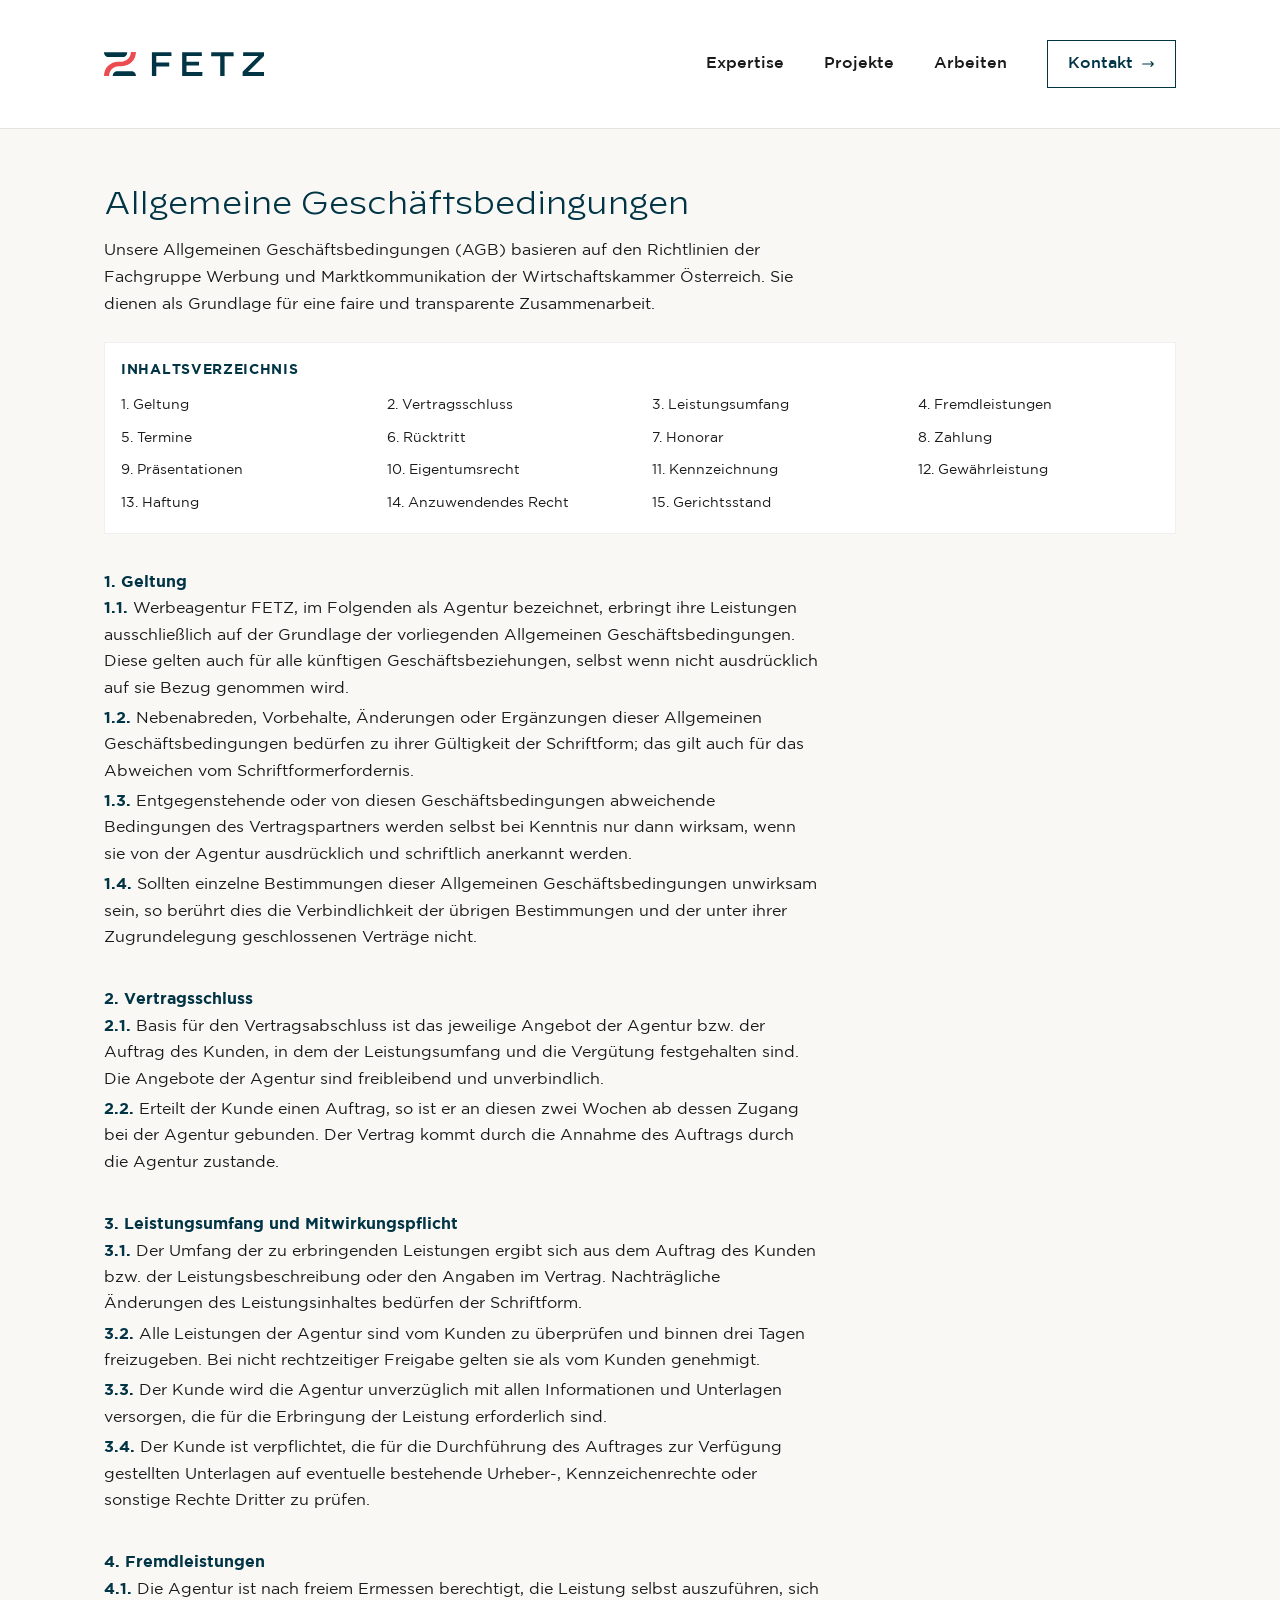
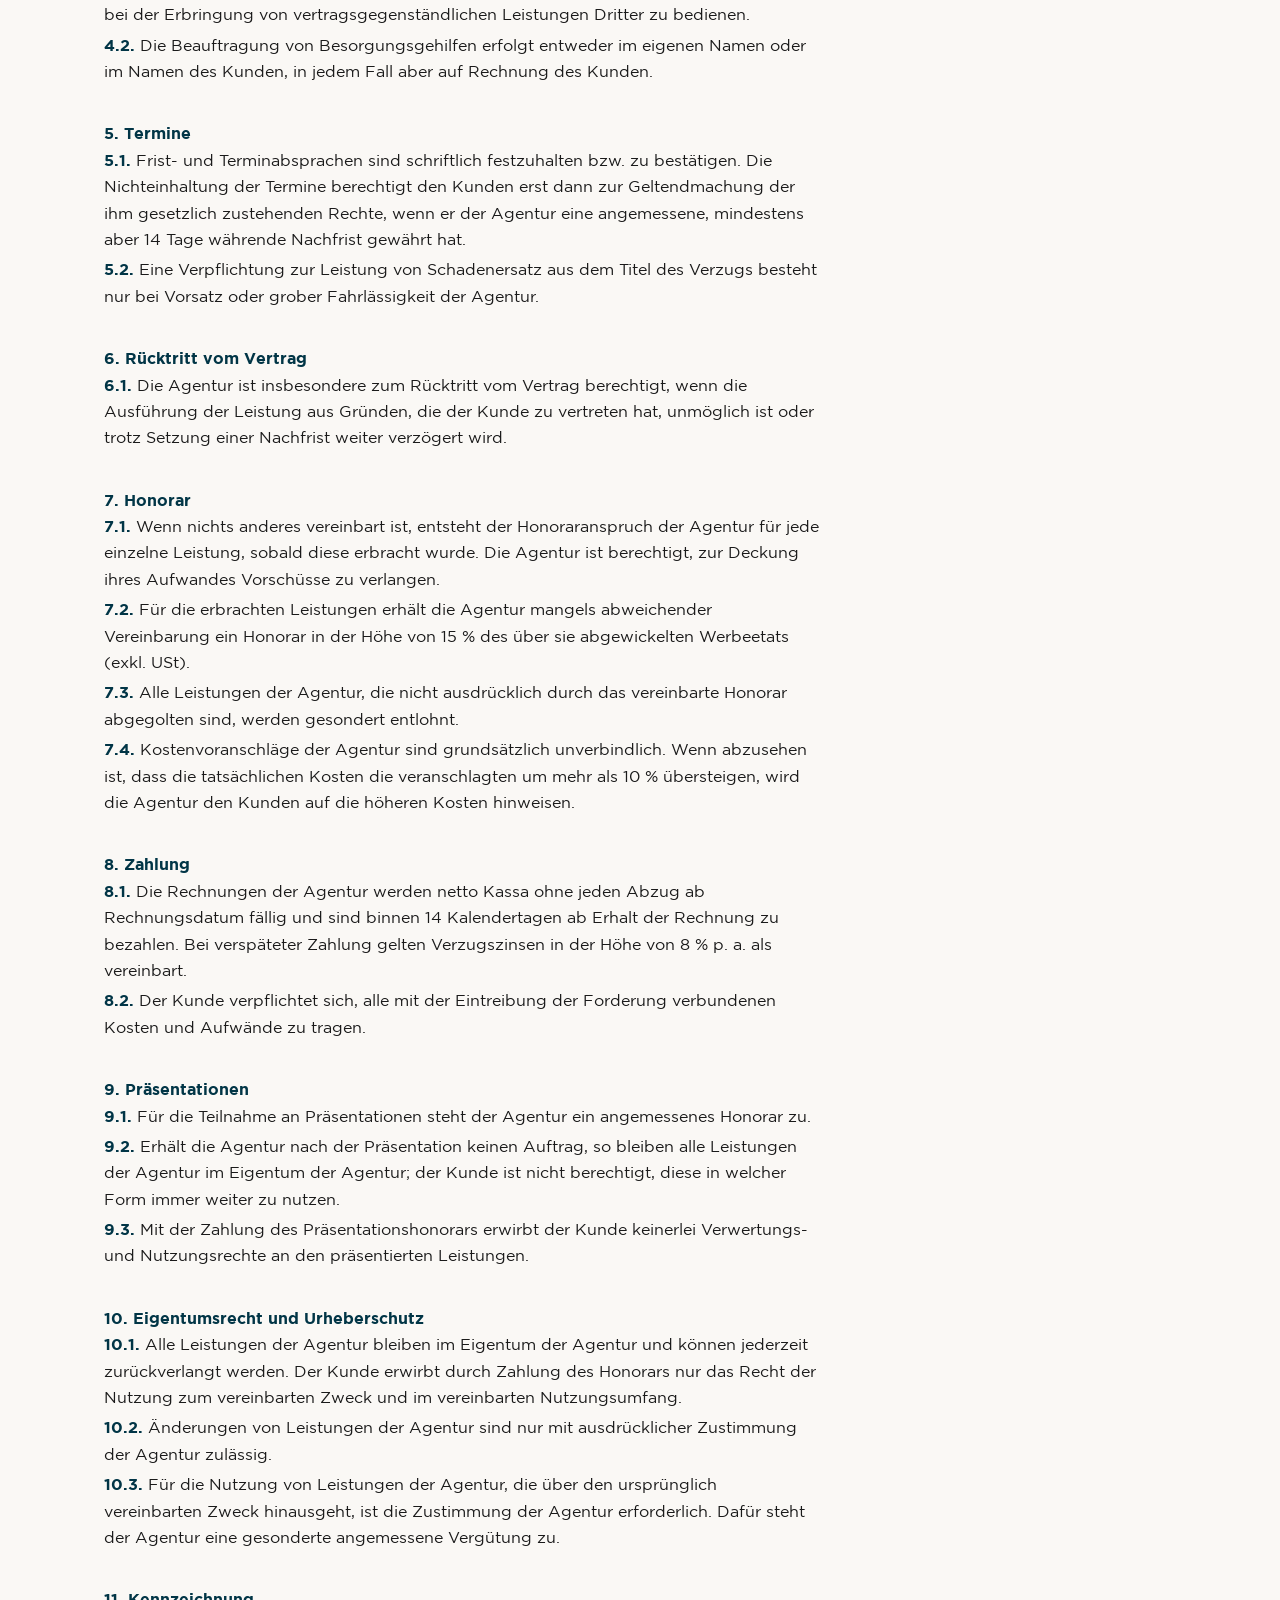
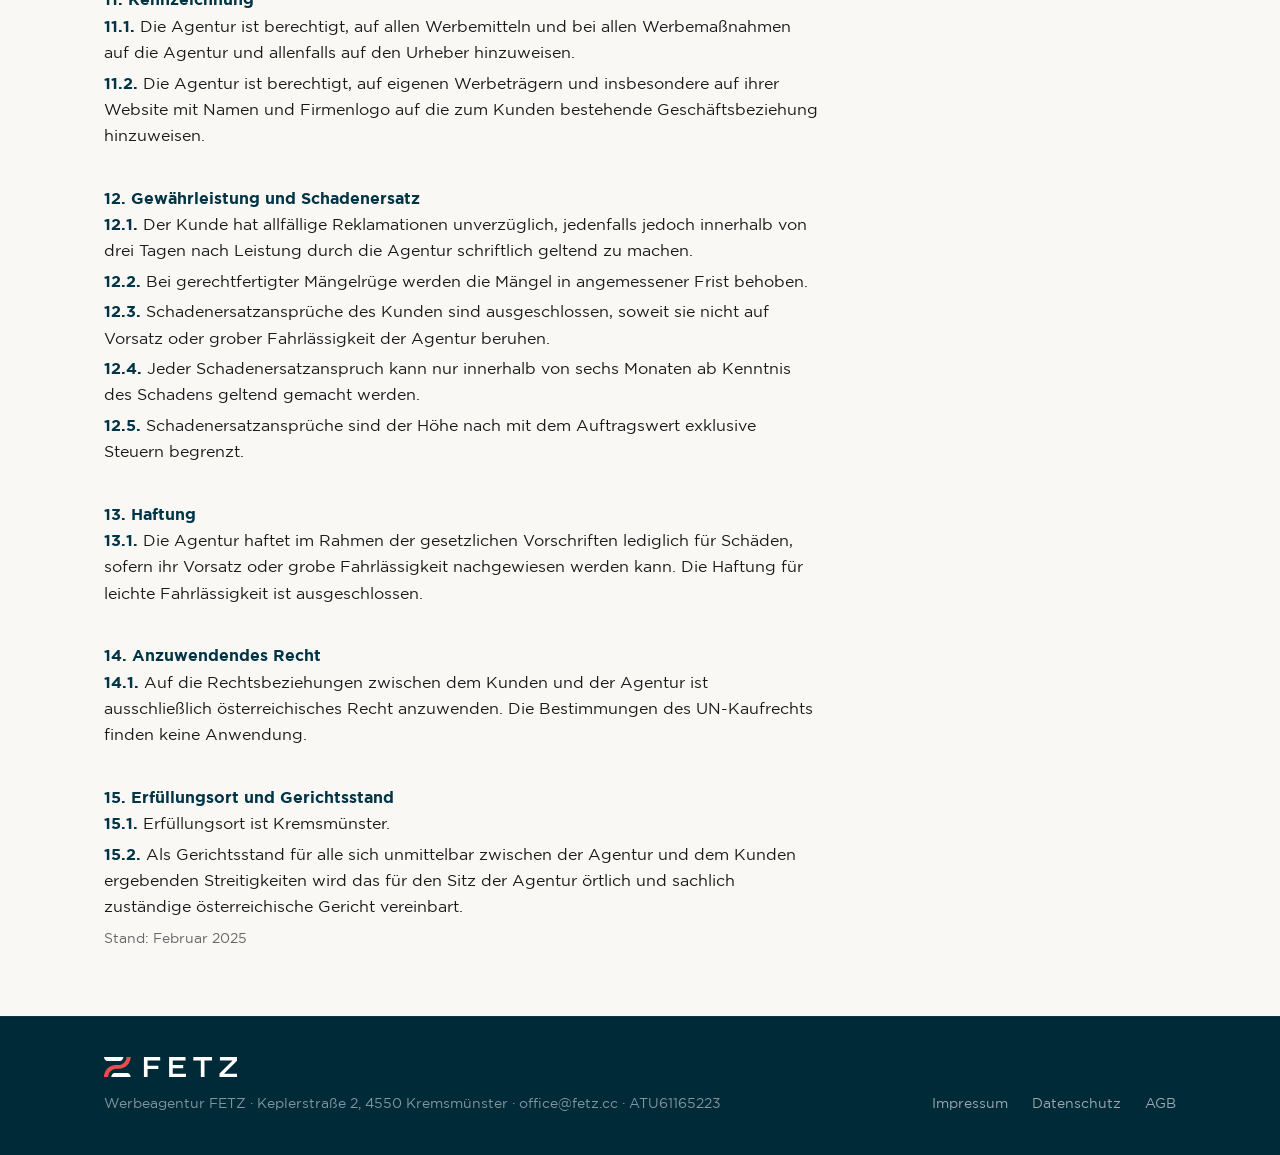
==== commit 583a6d5b: "Adresse auf Keplerstraße 2, 4550 Kremsmünster aktualisiert + Impressum/Datenschutz/AGB-Links mit .ht" ====
--- a/agb.html
+++ b/agb.html
@@ -195,7 +195,7 @@
 
       <section class="legal__section" id="gerichtsstand">
         <h2>15. Erfüllungsort und Gerichtsstand</h2>
-        <p><strong>15.1.</strong> Erfüllungsort ist Holzhausen.</p>
+        <p><strong>15.1.</strong> Erfüllungsort ist Kremsmünster.</p>
         <p><strong>15.2.</strong> Als Gerichtsstand für alle sich unmittelbar zwischen der Agentur und dem Kunden ergebenden Streitigkeiten wird das für den Sitz der Agentur örtlich und sachlich zuständige österreichische Gericht vereinbart.</p>
         <p><em>Stand: Februar 2025</em></p>
       </section>
@@ -220,7 +220,7 @@
             </svg>
           </a>
           <div class="footer__info">
-            <p class="footer__line">Werbeagentur FETZ · Kirchenstraße 16, 4615 Holzhausen · <a href="mailto:office@fetz.cc">office@fetz.cc</a> · ATU61165223</p>
+            <p class="footer__line">Werbeagentur FETZ · Keplerstraße 2, 4550 Kremsmünster · <a href="mailto:office@fetz.cc">office@fetz.cc</a> · ATU61165223</p>
           </div>
         </div>
         <nav class="footer__links">
--- a/css/style.css
+++ b/css/style.css
@@ -850,10 +850,11 @@
 }
 
 /* --------------------------------------------------------------------------
-   Products Slider
+   Eigene Produkte
    -------------------------------------------------------------------------- */
 .products {
   background: var(--color-primary);
+  padding: var(--space-8) 0;
 }
 
 .products .section-label {
@@ -864,231 +865,136 @@
   color: var(--color-white);
 }
 
-.products-slider {
-  position: relative;
+.products__intro {
+  max-width: 54ch;
+  margin-top: var(--space-3);
+  font-size: var(--text-base);
+  line-height: 1.6;
+  color: rgba(255, 255, 255, 0.75);
+}
+
+.products-list {
+  display: grid;
+  gap: var(--space-7);
+  margin-top: var(--space-7);
+}
+
+.product-row {
+  display: grid;
+  gap: var(--space-4);
+  align-items: center;
+}
+
+@media (min-width: 768px) {
+  .product-row {
+    grid-template-columns: 1.1fr 1fr;
+    gap: var(--space-6);
+  }
+
+  .product-row:nth-child(even) {
+    direction: rtl;
+  }
+
+  .product-row:nth-child(even) > * {
+    direction: ltr;
+  }
+}
+
+.product-row__media {
+  aspect-ratio: 3 / 2;
   overflow: hidden;
-}
-
-.products-slider__track {
-  display: flex;
-  transition: transform 0.5s var(--ease);
-}
-
-.product-slide {
-  flex: 0 0 100%;
-  display: grid;
-  grid-template-columns: 1fr;
-  gap: var(--space-4);
-}
-
-@media (min-width: 768px) {
-  .product-slide {
-    grid-template-columns: 1fr 1fr;
-    gap: var(--space-5);
-    align-items: center;
-  }
-}
-
-.product-slide__image {
-  aspect-ratio: 3/2;
-  overflow: hidden;
-}
-
-.product-slide__image img {
+  background: rgba(255, 255, 255, 0.05);
+}
+
+.product-row__media img {
   width: 100%;
   height: 100%;
   object-fit: cover;
   object-position: center;
-}
-
-.product-slide__content {
+  transition: transform 0.8s var(--ease);
+}
+
+.product-row:hover .product-row__media img {
+  transform: scale(1.03);
+}
+
+.product-row__content {
   display: flex;
   flex-direction: column;
   align-items: flex-start;
 }
 
-.product-slide__logo {
-  height: 28px;
+.product-row__logo-wrap {
+  display: inline-flex;
+  align-items: center;
+  gap: 0.7rem;
+  margin-bottom: var(--space-4);
+}
+
+.product-row__logo {
+  height: 26px;
   width: auto;
+  max-width: 210px;
   margin-bottom: var(--space-4);
   filter: brightness(0) invert(1);
 }
 
-.product-slide__title {
-  font-family: var(--font-display);
-  font-size: var(--text-lg);
-  font-weight: 400;
-  color: var(--color-green);
-  margin-bottom: var(--space-3);
-}
-
-.product-slide__text {
-  font-size: var(--text-base);
-  line-height: 1.5;
-  color: rgba(255, 255, 255, 0.8);
-  margin-bottom: var(--space-3);
-}
-
-.product-slide__features {
-  list-style: none;
-  margin-bottom: var(--space-4);
-}
-
-.product-slide__features li {
-  position: relative;
-  padding-left: 1.125rem;
-  font-size: var(--text-sm);
-  color: rgba(255, 255, 255, 0.9);
-  margin-bottom: var(--space-2);
-}
-
-.product-slide__features li::before {
-  content: '';
-  position: absolute;
-  left: 0;
-  top: 0.55em;
-  width: 10px;
-  height: 8px;
-  background: url('../assets/images/tilde.svg') no-repeat center;
-  background-size: contain;
-}
-
-.product-slide__link {
+.product-row__logo-wrap .product-row__logo {
+  margin-bottom: 0;
+}
+
+.product-row__logo--swagflow {
+  filter: none;
+}
+
+.product-row__badge {
   display: inline-flex;
   align-items: center;
-  gap: 0.35rem;
-  font-size: 0.8125rem;
-  font-weight: 500;
+  padding: 0.18rem 0.5rem;
+  font-size: 0.625rem;
+  font-weight: 700;
+  letter-spacing: 0.1em;
+  text-transform: uppercase;
+  color: var(--color-white);
+  background: var(--color-accent);
+}
+
+.product-row__title {
+  font-family: var(--font-display);
+  font-size: var(--text-2xl);
+  font-weight: 400;
+  line-height: 1.18;
+  color: var(--color-white);
+  margin-bottom: var(--space-3);
+}
+
+.product-row__text {
+  font-size: var(--text-base);
+  line-height: 1.65;
+  color: rgba(255, 255, 255, 0.8);
+  margin-bottom: var(--space-4);
+}
+
+
+.product-row__link {
+  display: inline-flex;
+  align-items: center;
+  gap: 0.45rem;
+  font-size: 0.875rem;
+  font-weight: 600;
   color: var(--color-accent);
   transition: gap var(--duration);
 }
 
-.product-slide__link:hover {
-  gap: 0.5rem;
-}
-
-.product-slide__link svg {
-  width: 12px;
-  height: 12px;
-}
-
-/* Slider Navigation - Top (Mobile) */
-.products-slider__nav--top {
-  display: flex;
-  align-items: center;
-  justify-content: space-between;
-  margin-bottom: var(--space-4);
-  padding-bottom: var(--space-3);
-  border-bottom: 1px solid rgba(255, 255, 255, 0.15);
-}
-
-@media (min-width: 768px) {
-  .products-slider__nav--top {
-    display: none;
-  }
-}
-
-.products-slider__counter {
-  display: flex;
-  align-items: baseline;
-  gap: 0.25rem;
-  font-family: var(--font-display);
-}
-
-.products-slider__current {
-  font-size: var(--text-2xl);
-  font-weight: 400;
-  color: var(--color-white);
-}
-
-.products-slider__separator {
-  font-size: var(--text-base);
-  color: rgba(255, 255, 255, 0.4);
-  margin: 0 0.125rem;
-}
-
-.products-slider__total {
-  font-size: var(--text-base);
-  color: rgba(255, 255, 255, 0.4);
-}
-
-.products-slider__next--top {
-  display: flex;
-  align-items: center;
-  gap: 0.5rem;
-  padding: 0.625rem 1rem;
-  font-size: var(--text-xs);
-  font-weight: 500;
-  color: var(--color-white);
-  background: var(--color-accent);
-  transition: gap var(--duration);
-}
-
-.products-slider__next--top:hover {
-  gap: 0.75rem;
-}
-
-.products-slider__next--top svg {
-  width: 14px;
-  height: 14px;
-}
-
-/* Slider Navigation - Bottom (Desktop) */
-.products-slider__nav:not(.products-slider__nav--top) {
-  display: none;
-  align-items: center;
-  justify-content: space-between;
-  margin-top: var(--space-5);
-}
-
-@media (min-width: 768px) {
-  .products-slider__nav:not(.products-slider__nav--top) {
-    display: flex;
-  }
-}
-
-.products-slider__dots {
-  display: flex;
-  gap: var(--space-2);
-}
-
-.products-slider__dot {
-  width: 8px;
-  height: 8px;
-  border-radius: 50%;
-  background: rgba(255, 255, 255, 0.3);
-  transition: background var(--duration);
-}
-
-.products-slider__dot.is-active {
-  background: var(--color-accent);
-}
-
-.products-slider__dot:hover {
-  background: rgba(255, 255, 255, 0.5);
-}
-
-.products-slider__next:not(.products-slider__next--top) {
-  display: flex;
-  align-items: center;
-  gap: 0.5rem;
-  padding: 0.5rem 1rem;
-  font-size: var(--text-xs);
-  font-weight: 500;
-  color: var(--color-white);
-  background: rgba(255, 255, 255, 0.1);
-  transition: background var(--duration), gap var(--duration);
-}
-
-.products-slider__next:not(.products-slider__next--top):hover {
-  background: var(--color-accent);
-  gap: 0.75rem;
-}
-
-.products-slider__next:not(.products-slider__next--top) svg {
-  width: 14px;
-  height: 14px;
-}
+.product-row__link:hover {
+  gap: 0.7rem;
+}
+
+.product-row__link svg {
+  width: 13px;
+  height: 13px;
+}
+
 
 /* --------------------------------------------------------------------------
    Projects Section
@@ -1622,6 +1528,357 @@
   font-family: var(--font-display);
 }
 
+.contact__cta {
+  display: inline-flex;
+  align-items: center;
+  gap: var(--space-2);
+  margin-top: var(--space-5);
+  padding: var(--space-3) var(--space-5);
+  font-family: var(--font-body);
+  font-size: var(--text-sm);
+  font-weight: 500;
+  color: var(--color-primary);
+  background: var(--color-green);
+  border: none;
+  cursor: pointer;
+  transition: background 0.2s ease, transform 0.2s ease;
+}
+
+.contact__cta:hover {
+  background: #c8e64a;
+  transform: translateY(-2px);
+}
+
+.contact__cta svg {
+  width: 16px;
+  height: 16px;
+  transition: transform 0.2s ease;
+}
+
+.contact__cta:hover svg {
+  transform: translateX(4px);
+}
+
+/* --------------------------------------------------------------------------
+   Contact Modal
+   -------------------------------------------------------------------------- */
+.contact-modal {
+  position: fixed;
+  inset: 0;
+  z-index: 1000;
+  display: flex;
+  align-items: center;
+  justify-content: center;
+  padding: var(--space-4);
+  opacity: 0;
+  visibility: hidden;
+  transition: opacity 0.3s ease, visibility 0.3s ease;
+}
+
+.contact-modal.is-open {
+  opacity: 1;
+  visibility: visible;
+}
+
+.contact-modal__backdrop {
+  position: absolute;
+  inset: 0;
+  background: rgba(1, 53, 70, 0.9);
+  backdrop-filter: blur(4px);
+}
+
+.contact-modal__content {
+  position: relative;
+  width: 100%;
+  max-width: 560px;
+  max-height: 90vh;
+  overflow-y: auto;
+  background: var(--color-white);
+  padding: var(--space-6);
+  transform: translateY(20px);
+  transition: transform 0.3s var(--ease);
+}
+
+.contact-modal.is-open .contact-modal__content {
+  transform: translateY(0);
+}
+
+.contact-modal__close {
+  position: absolute;
+  top: var(--space-4);
+  right: var(--space-4);
+  width: 40px;
+  height: 40px;
+  display: flex;
+  align-items: center;
+  justify-content: center;
+  background: none;
+  border: none;
+  cursor: pointer;
+  color: var(--color-text-muted);
+  transition: color 0.2s ease, background 0.2s ease;
+}
+
+.contact-modal__close:hover {
+  color: var(--color-primary);
+  background: rgba(0, 0, 0, 0.05);
+}
+
+.contact-modal__close svg {
+  width: 20px;
+  height: 20px;
+}
+
+.contact-modal__header {
+  margin-bottom: var(--space-5);
+  padding-right: var(--space-6);
+}
+
+.contact-modal__title {
+  font-family: var(--font-display);
+  font-size: var(--text-xl);
+  font-weight: 400;
+  color: var(--color-primary);
+  margin-bottom: var(--space-2);
+}
+
+.contact-modal__text {
+  font-size: var(--text-sm);
+  color: var(--color-text-muted);
+  line-height: 1.6;
+}
+
+/* Contact Form */
+.contact-form {
+  display: flex;
+  flex-direction: column;
+  gap: var(--space-4);
+}
+
+.contact-form__row {
+  display: grid;
+  grid-template-columns: 1fr;
+  gap: var(--space-4);
+}
+
+@media (min-width: 600px) {
+  .contact-form__row {
+    grid-template-columns: 1fr 1fr;
+  }
+}
+
+.contact-form__group {
+  display: flex;
+  flex-direction: column;
+  gap: var(--space-1);
+}
+
+.contact-form__label {
+  font-size: var(--text-xs);
+  font-weight: 500;
+  color: var(--color-text);
+}
+
+.contact-form__label--optional::after {
+  content: ' (optional)';
+  font-weight: 400;
+  color: var(--color-text-muted);
+}
+
+.contact-form__input,
+.contact-form__textarea {
+  padding: var(--space-3);
+  font-family: var(--font-body);
+  font-size: var(--text-sm);
+  color: var(--color-text);
+  background: var(--color-cream);
+  border: 2px solid transparent;
+  transition: border-color 0.2s ease, background 0.2s ease;
+}
+
+.contact-form__input:focus,
+.contact-form__textarea:focus {
+  outline: none;
+  border-color: var(--color-primary);
+  background: var(--color-white);
+}
+
+.contact-form__input.is-invalid,
+.contact-form__textarea.is-invalid {
+  border-color: var(--color-accent);
+}
+
+.contact-form__textarea {
+  resize: vertical;
+  min-height: 120px;
+}
+
+.contact-form__error {
+  font-size: 0.75rem;
+  color: var(--color-accent);
+  margin-top: var(--space-1);
+  display: none;
+}
+
+.contact-form__group.has-error .contact-form__error {
+  display: block;
+}
+
+.contact-form__privacy {
+  display: flex;
+  align-items: flex-start;
+  gap: var(--space-2);
+  font-size: var(--text-xs);
+  color: var(--color-text-muted);
+  line-height: 1.5;
+}
+
+.contact-form__privacy.has-error .contact-form__error {
+  display: block;
+}
+
+.contact-form__privacy input[type="checkbox"] {
+  margin-top: 2px;
+  width: 16px;
+  height: 16px;
+  flex-shrink: 0;
+  accent-color: var(--color-primary);
+}
+
+.contact-form__privacy a {
+  color: var(--color-accent);
+  text-decoration: underline;
+}
+
+.contact-form__submit {
+  display: inline-flex;
+  align-items: center;
+  justify-content: center;
+  gap: var(--space-2);
+  align-self: flex-start;
+  padding: var(--space-3) var(--space-5);
+  font-family: var(--font-body);
+  font-size: var(--text-sm);
+  font-weight: 500;
+  color: var(--color-white);
+  background: var(--color-accent);
+  border: none;
+  cursor: pointer;
+  transition: background 0.2s ease, transform 0.2s ease;
+}
+
+.contact-form__submit:hover {
+  background: #d43d41;
+  transform: translateY(-2px);
+}
+
+.contact-form__submit:disabled {
+  opacity: 0.7;
+  cursor: not-allowed;
+  transform: none;
+}
+
+.contact-form__submit svg {
+  width: 16px;
+  height: 16px;
+  transition: transform 0.2s ease;
+}
+
+.contact-form__submit:hover svg {
+  transform: translateX(4px);
+}
+
+.contact-form__spinner {
+  display: none;
+  width: 16px;
+  height: 16px;
+  border: 2px solid transparent;
+  border-top-color: currentColor;
+  border-radius: 50%;
+  animation: spin 0.8s linear infinite;
+}
+
+.contact-form__submit.is-loading .contact-form__spinner {
+  display: block;
+}
+
+.contact-form__submit.is-loading svg:not(.contact-form__spinner) {
+  display: none;
+}
+
+@keyframes spin {
+  to {
+    transform: rotate(360deg);
+  }
+}
+
+/* Success State */
+.contact-modal__success {
+  display: none;
+  text-align: center;
+  padding: var(--space-4) 0;
+}
+
+.contact-modal.is-success .contact-modal__success {
+  display: block;
+}
+
+.contact-modal.is-success .contact-form,
+.contact-modal.is-success .contact-modal__header {
+  display: none;
+}
+
+.contact-modal__success-icon {
+  width: 64px;
+  height: 64px;
+  margin: 0 auto var(--space-4);
+  display: flex;
+  align-items: center;
+  justify-content: center;
+  background: var(--color-green);
+  border-radius: 50%;
+}
+
+.contact-modal__success-icon svg {
+  width: 32px;
+  height: 32px;
+  color: var(--color-primary);
+}
+
+.contact-modal__success-title {
+  font-family: var(--font-display);
+  font-size: var(--text-xl);
+  color: var(--color-primary);
+  margin-bottom: var(--space-2);
+}
+
+.contact-modal__success-text {
+  font-size: var(--text-sm);
+  color: var(--color-text-muted);
+  line-height: 1.6;
+  margin-bottom: var(--space-5);
+}
+
+.contact-modal__success-close {
+  display: inline-flex;
+  align-items: center;
+  justify-content: center;
+  padding: var(--space-3) var(--space-5);
+  font-family: var(--font-body);
+  font-size: var(--text-sm);
+  font-weight: 500;
+  color: var(--color-primary);
+  background: none;
+  border: 1px solid var(--color-primary);
+  cursor: pointer;
+  transition: background 0.2s ease, color 0.2s ease;
+}
+
+.contact-modal__success-close:hover {
+  background: var(--color-primary);
+  color: var(--color-white);
+}
+
 /* --------------------------------------------------------------------------
    Footer
    -------------------------------------------------------------------------- */
@@ -1783,25 +2040,6 @@
   /* Grid gaps */
   .grid {
     gap: var(--space-4);
-  }
-
-  /* Products slider content padding */
-  .product-slide__content {
-    padding: var(--space-2) 0;
-  }
-
-  .product-slide__features {
-    display: none;
-  }
-
-  .product-slide__title {
-    font-size: var(--text-base);
-    margin-bottom: var(--space-2);
-  }
-
-  .product-slide__text {
-    font-size: var(--text-sm);
-    margin-bottom: var(--space-2);
   }
 
   /* Projects spacing */
--- a/css/legal.css
+++ b/css/legal.css
@@ -36,7 +36,7 @@
 
 /* Main Content */
 .legal {
-  padding: calc(100px + var(--space-5)) 0 var(--space-6) 0;
+  padding: calc(120px + var(--space-6)) 0 var(--space-6) 0;
   min-height: auto;
   background: var(--color-cream);
 }
@@ -102,7 +102,7 @@
 
 .legal__section {
   padding: 0; /* Override global section padding */
-  margin-bottom: var(--space-6);
+  margin-bottom: var(--space-5);
 }
 
 .legal__section:last-child {
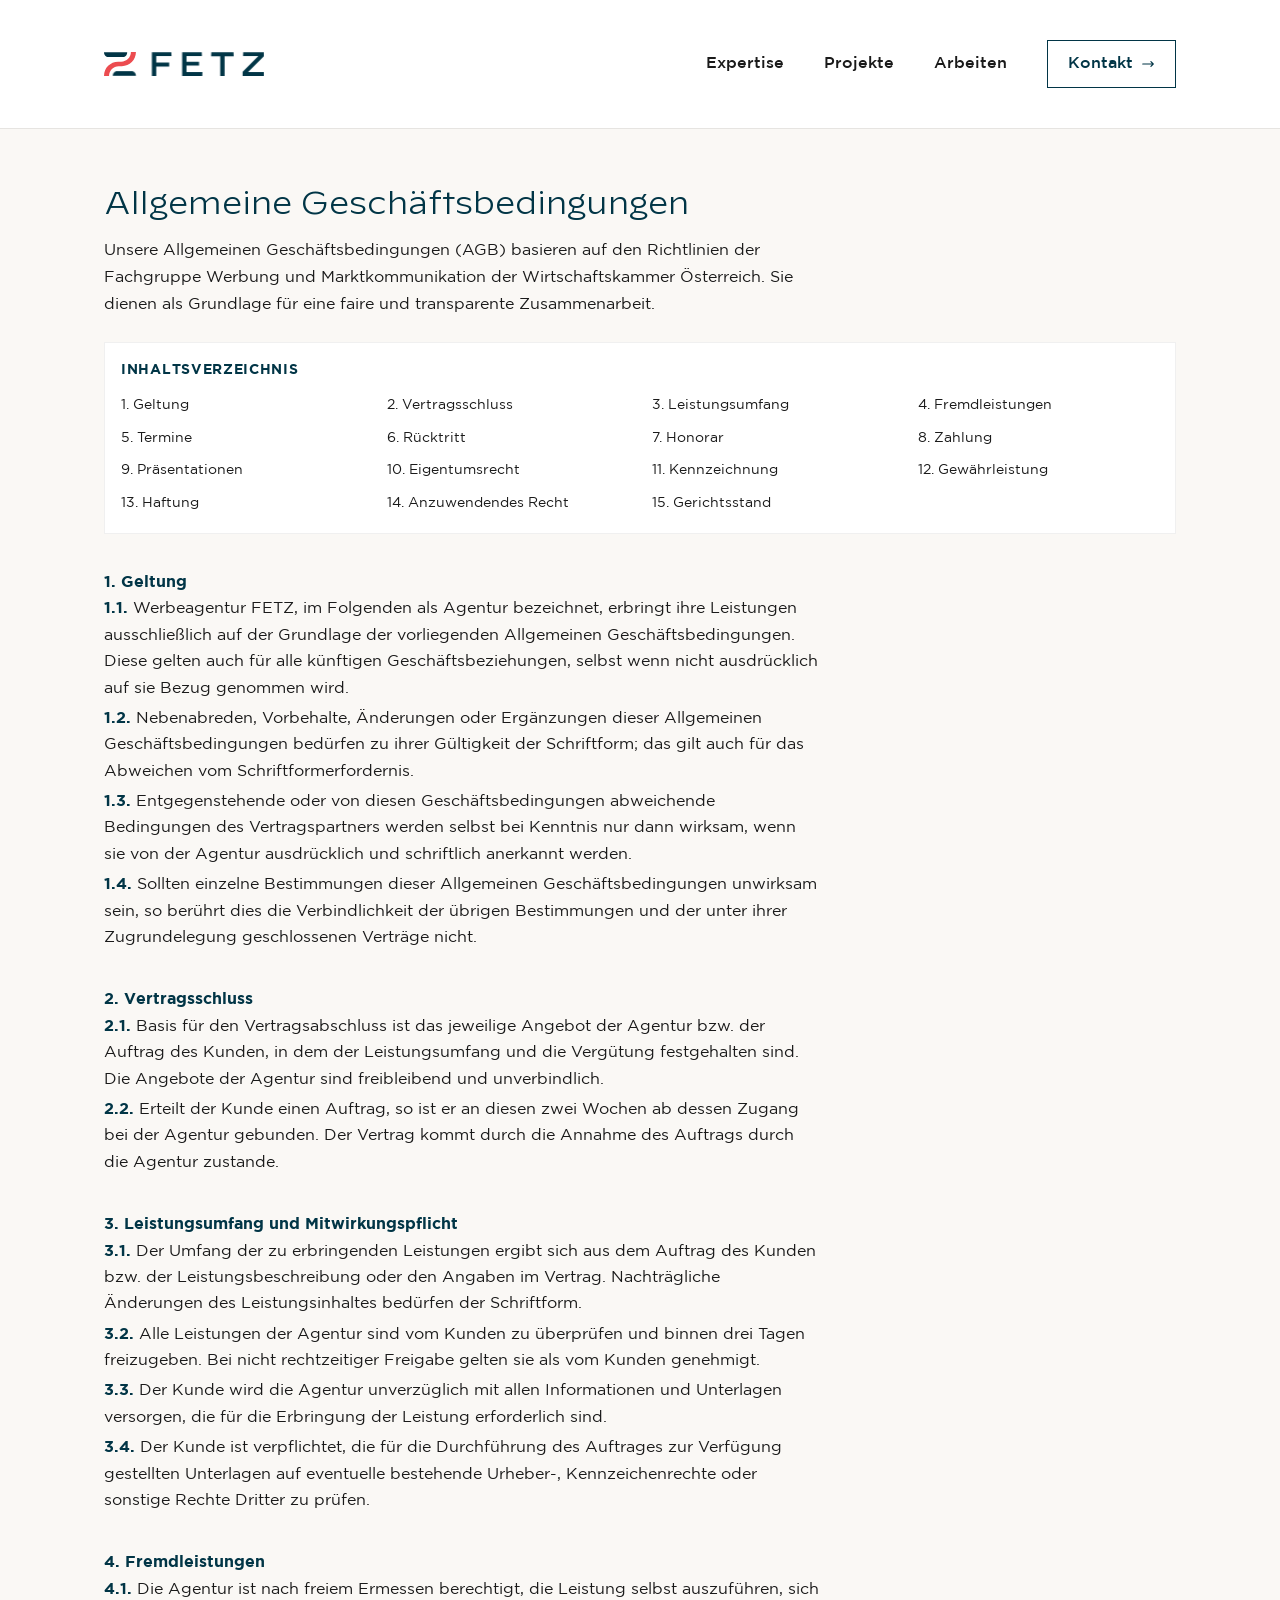
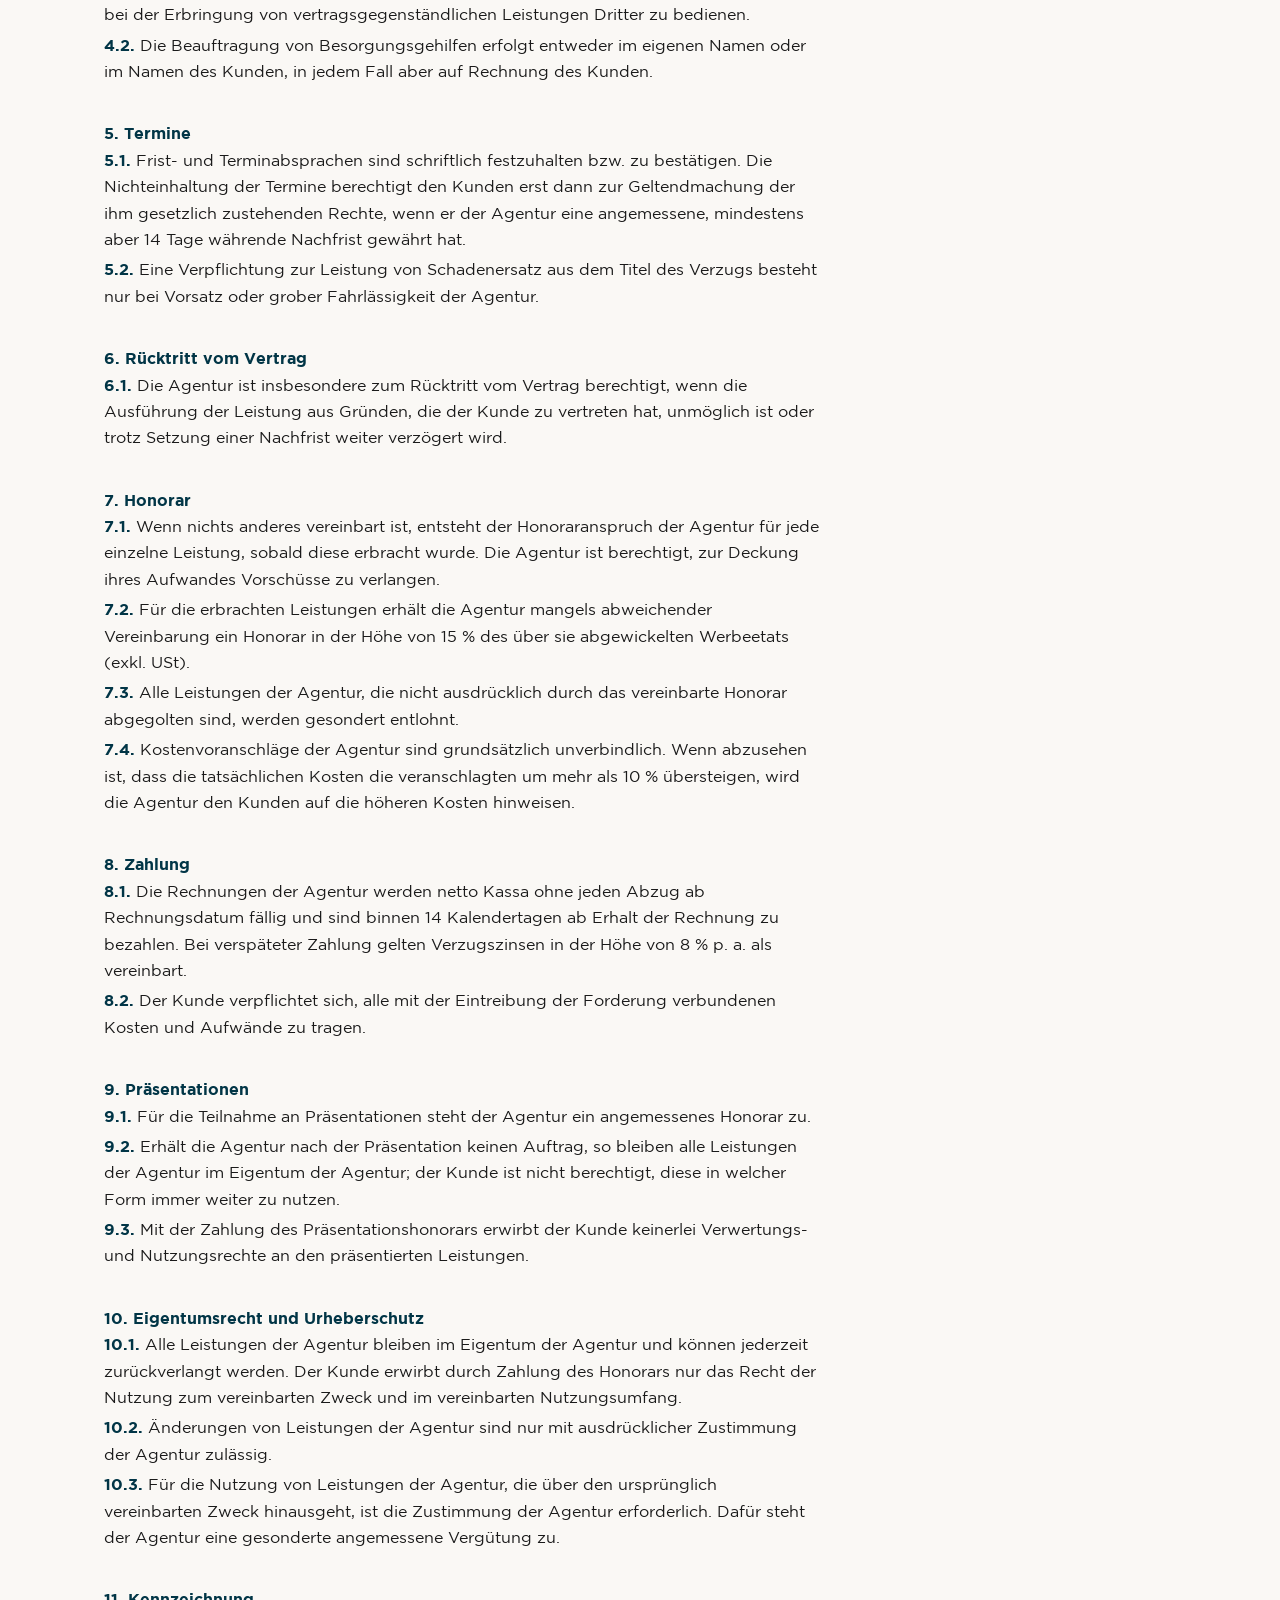
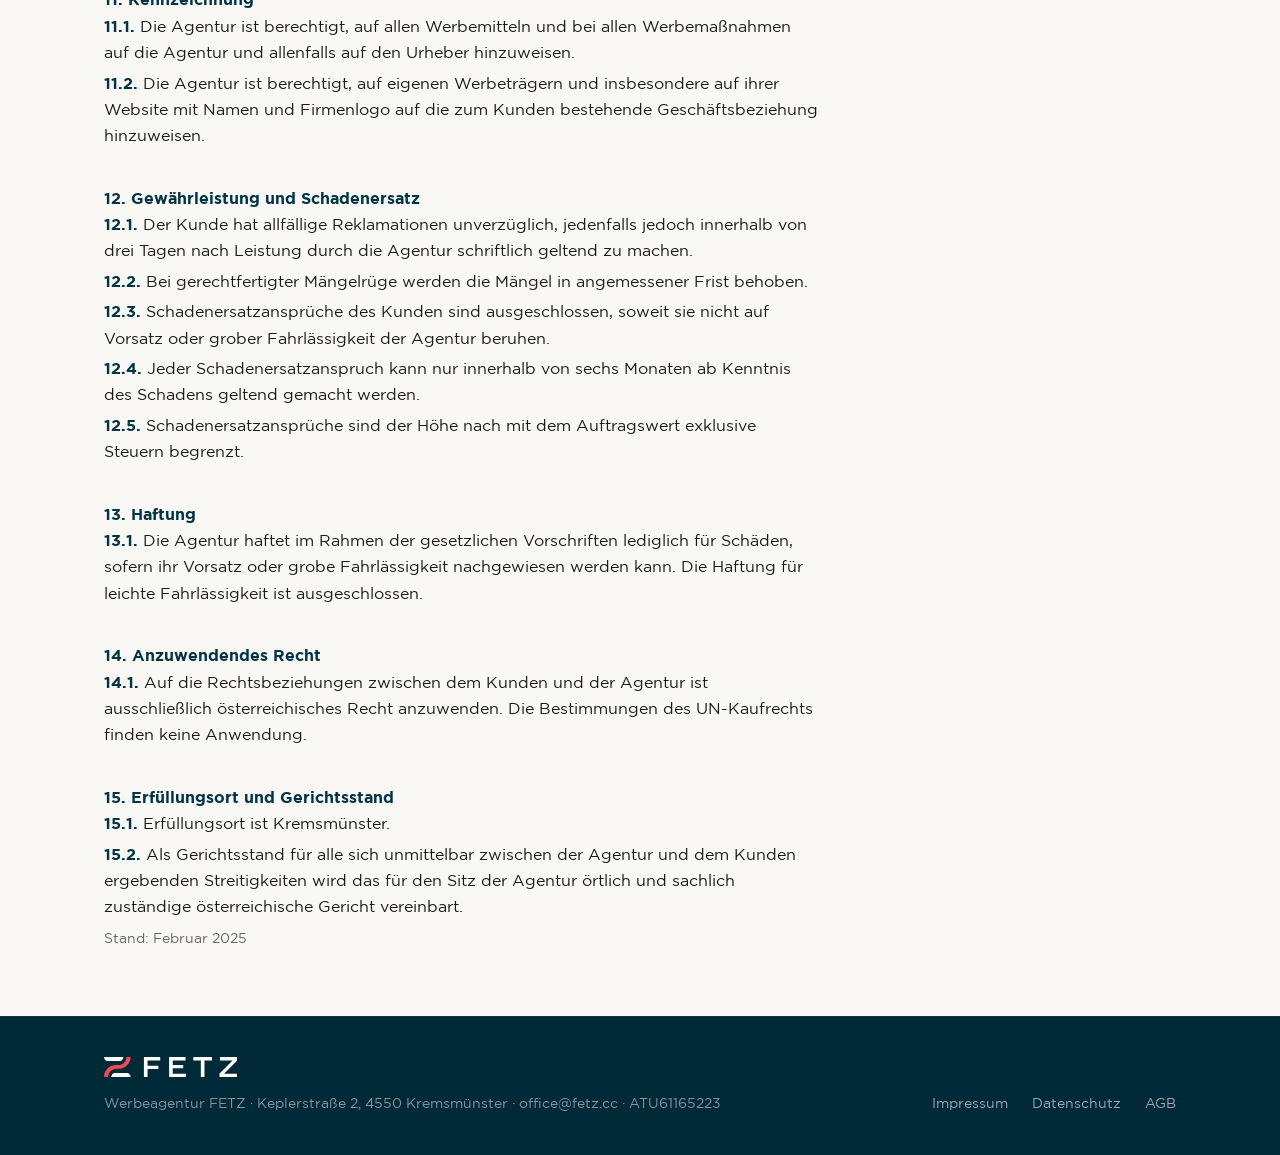
==== commit 89311474: "Logo im Header animiert beim ersten Seitenaufbau Das Icon zeichnet sich beim Laden auf: die beiden B" ====
--- a/agb.html
+++ b/agb.html
@@ -12,6 +12,66 @@
   <link rel="preload" href="assets/fonts/Gotham-Book.woff2" as="font" type="font/woff2" crossorigin>
   <link rel="stylesheet" href="css/style.css">
   <link rel="stylesheet" href="css/legal.css">
+  <!-- Logo-Animation. Inline, damit beim ersten Zeichnen nicht kurz das fertige
+       Logo aufblitzt. Erzeugt aus "FETZ Personal Brand/Motion" — dort
+       "npm run sync:websites", nicht hier von Hand ändern. -->
+  <!-- fetz-logo:script:start -->
+<script>try{if(sessionStorage.getItem('fetzLogo'))document.documentElement.className+=' fetz-logo-static';else sessionStorage.setItem('fetzLogo','1')}catch(e){}</script>
+          <!-- fetz-logo:script:end -->
+  <style>
+  /* fetz-logo:style:start */
+/* ---------------------------------------------------------------------------
+   Logo-Animation im Header — erzeugt von Motion/export-web.mjs.
+   Nicht von Hand ändern: Timing in Motion/src/derweg-timing.ts (HEADER),
+   Geometrie in Motion/src/icon-geometry.ts. Neu bauen mit "npm run export:web".
+
+   Läuft einmal pro Sitzung. Das Inline-Script im <head> setzt bei jedem
+   weiteren Seitenaufbau .fetz-logo-static auf <html>, dann steht das Logo
+   sofort — ohne Flackern, weil die Klasse vor dem ersten Zeichnen da ist.
+   --------------------------------------------------------------------------- */
+
+.fetz-logo__bar-top,
+.fetz-logo__bar-bottom {
+  animation-duration: 0.833s;
+  animation-timing-function: linear(0, 0.028, 0.0961, 0.1862, 0.2854, 0.3853, 0.4803, 0.5674, 0.645, 0.7125, 0.7701, 0.8184, 0.8585, 0.8911, 0.9174, 0.9383, 0.9548, 0.9675, 0.9773, 0.9846, 0.99, 0.994, 0.9968, 0.9988, 1.0001, 1.0009, 1.0013, 1.0016, 1.0016, 1.0016, 1.0015, 1.0013, 1.0012, 1.001, 1.0008, 1.0007, 1.0006, 1.0005, 1.0004, 1.0003, 1.0002);
+  animation-fill-mode: both;
+}
+.fetz-logo__bar-top    { animation-name: fetz-logo-in-right; animation-delay: 0s; }
+.fetz-logo__bar-bottom { animation-name: fetz-logo-in-left;  animation-delay: 0.08s; }
+
+.fetz-logo__reveal {
+  stroke-dasharray: 304.6006;
+  animation: fetz-logo-draw 0.72s cubic-bezier(0.35, 0, 0.25, 1) 0.28s both;
+}
+
+/* Buchstaben kommen nach dem Icon, einer nach dem anderen. */
+.fetz-logo__letter {
+  animation: fetz-logo-letter 0.34s cubic-bezier(0.2, 0, 0.2, 1) both;
+  animation-delay: calc(0.72s + var(--i) * 0.055s);
+}
+
+@keyframes fetz-logo-in-right { from { transform: translateX(90px); } to { transform: none; } }
+@keyframes fetz-logo-in-left  { from { transform: translateX(-90px); } to { transform: none; } }
+@keyframes fetz-logo-draw     { from { stroke-dashoffset: 304.6006; } to { stroke-dashoffset: 0; } }
+@keyframes fetz-logo-letter   { from { opacity: 0; transform: translateX(-2px); } to { opacity: 1; transform: none; } }
+
+/* Zweiter Seitenaufbau, oder wer keine Bewegung will: fertiges Logo, sofort. */
+.fetz-logo-static .fetz-logo__bar-top,
+.fetz-logo-static .fetz-logo__bar-bottom,
+.fetz-logo-static .fetz-logo__letter,
+.fetz-logo-static .fetz-logo__reveal { animation: none; }
+.fetz-logo-static .fetz-logo__reveal { stroke-dashoffset: 0; }
+
+@media (prefers-reduced-motion: reduce) {
+  .fetz-logo__bar-top,
+  .fetz-logo__bar-bottom,
+  .fetz-logo__letter,
+  .fetz-logo__reveal { animation: none; }
+  .fetz-logo__reveal { stroke-dashoffset: 0; }
+}
+  /* fetz-logo:style:end */
+  </style>
+
   <link rel="icon" type="image/svg+xml" href="assets/images/favicon.svg">
 
   <!-- Google tag (gtag.js) -->
@@ -22,6 +82,7 @@
     gtag('js', new Date());
     gtag('config', 'G-837SD28H3S');
   </script>
+  <link rel="canonical" href="https://fetz.cc/agb">
 </head>
 <body>
 
@@ -29,15 +90,23 @@
   <header class="header is-scrolled" id="header">
     <div class="header__inner">
       <a href="./" class="header__logo" aria-label="FETZ">
-        <svg viewBox="0 0 175.53 26.31" aria-hidden="true">
-          <polygon fill="currentColor" points="52.52 .14 73.83 .14 74.02 4.47 57.31 4.47 57.31 11.54 71.48 11.54 71.48 15.84 57.31 15.84 57.31 26.3 52.52 26.3 52.52 .14"/>
-          <polygon fill="currentColor" points="85.69 .14 107.18 .14 107.33 4.47 90.44 4.47 90.44 10.6 104.19 10.6 104.19 14.9 90.44 14.9 90.44 21.97 107.93 21.97 107.74 26.3 85.69 26.3 85.69 .14"/>
-          <polygon fill="currentColor" points="127.41 4.55 117.43 4.55 117.62 .14 141.99 .14 142.18 4.55 132.2 4.55 132.2 26.3 127.41 26.3 127.41 4.55"/>
-          <polygon fill="currentColor" points="151.98 21.71 169.21 4.47 152.46 4.47 152.61 .14 175.53 .14 175.53 4.28 157.92 21.97 175.53 21.97 175.53 26.3 151.98 26.3 151.98 21.71"/>
-          <path fill="currentColor" d="M14.21,21.07h16.17c2.56,0,4.64,2.35,4.64,5.24H9.57c0-2.89,2.08-5.24,4.64-5.24"/>
-          <path fill="currentColor" d="M4.64,5.38h16.17c2.56,0,4.64-2.35,4.64-5.24H0c0,2.89,2.08,5.24,4.64,5.24"/>
-          <path fill="#ec4c50" d="M29.5,0c0,2.93-1.19,5.61-3.11,7.53s-4.57,3.11-7.5,3.11h-1.38s-2.01,0-2.01,0c-4.28,0-8.15,1.73-10.96,4.53C1.73,17.99,0,22.03,0,26.31h5.52c0-2.93,1.19-5.75,3.11-7.67s4.57-3.11,7.5-3.11h1.38s2.01,0,2.01,0c4.28,0,8.15-1.73,10.96-4.53,2.81-2.81,4.54-6.71,4.54-10.99h-5.52Z"/>
-        </svg>
+        <!-- fetz-logo:markup:start -->
+<svg class="fetz-logo" viewBox="0 0 175.53 26.31" aria-hidden="true">
+            <polygon class="fetz-logo__letter" style="--i:0" fill="currentColor" points="52.52 .14 73.83 .14 74.02 4.47 57.31 4.47 57.31 11.54 71.48 11.54 71.48 15.84 57.31 15.84 57.31 26.3 52.52 26.3 52.52 .14"/>
+            <polygon class="fetz-logo__letter" style="--i:1" fill="currentColor" points="85.69 .14 107.18 .14 107.33 4.47 90.44 4.47 90.44 10.6 104.19 10.6 104.19 14.9 90.44 14.9 90.44 21.97 107.93 21.97 107.74 26.3 85.69 26.3 85.69 .14"/>
+            <polygon class="fetz-logo__letter" style="--i:2" fill="currentColor" points="127.41 4.55 117.43 4.55 117.62 .14 141.99 .14 142.18 4.55 132.2 4.55 132.2 26.3 127.41 26.3 127.41 4.55"/>
+            <polygon class="fetz-logo__letter" style="--i:3" fill="currentColor" points="151.98 21.71 169.21 4.47 152.46 4.47 152.61 .14 175.53 .14 175.53 4.28 157.92 21.97 175.53 21.97 175.53 26.3 151.98 26.3 151.98 21.71"/>
+            <g transform="scale(0.1459154)">
+              <mask id="fetz-logo-reveal" maskUnits="userSpaceOnUse" x="-40" y="-40" width="320" height="260">
+                <path class="fetz-logo__reveal" d="M221.150 0.000 C221.150 49.457 181.057 89.550 131.600 89.550 L108.400 90.760 C58.943 90.760 18.850 130.853 18.850 180.310" fill="none" stroke="#fff"
+                      stroke-width="60" stroke-linecap="butt" stroke-linejoin="round" stroke-dashoffset="304.6006"/>
+              </mask>
+              <g class="fetz-logo__bar-top"><path d="M31.799 36.8712H142.616C160.16 36.8712 174.415 20.7661 174.415 0.960266H0C0 20.7661 14.2547 36.8712 31.799 36.8712Z" fill="currentColor"/></g>
+              <path d="M202.17 0.000793457C202.17 20.0807 194.015 38.4474 180.857 51.6056C167.698 64.7638 149.537 72.9191 129.457 72.9191H120H106.225C76.8932 72.9191 50.3712 84.7752 31.1136 103.964C11.8561 123.29 0 150.977 0 180.309H37.8298C37.8298 160.229 45.9852 140.903 59.1433 127.745C72.3015 114.587 90.4626 106.431 110.543 106.431H120H133.775C163.107 106.431 189.629 94.5753 208.886 75.3863C228.144 56.1287 240 29.4011 240 0.0693257H202.17V0.000793457Z" fill="#EC4C50" mask="url(#fetz-logo-reveal)"/>
+              <g class="fetz-logo__bar-bottom"><path d="M97.3844 144.398H208.201C225.745 144.398 240 160.503 240 180.309H65.5854C65.5854 160.503 79.8401 144.398 97.3844 144.398Z" fill="currentColor"/></g>
+            </g>
+          </svg>
+          <!-- fetz-logo:markup:end -->
       </a>
 
       <nav class="nav" id="nav">
@@ -209,15 +278,19 @@
       <div class="footer__inner">
         <div class="footer__left">
           <a href="./" class="footer__logo" aria-label="FETZ">
-            <svg viewBox="0 0 175.53 26.31" aria-hidden="true">
-              <polygon fill="currentColor" points="52.52 .14 73.83 .14 74.02 4.47 57.31 4.47 57.31 11.54 71.48 11.54 71.48 15.84 57.31 15.84 57.31 26.3 52.52 26.3 52.52 .14"/>
-              <polygon fill="currentColor" points="85.69 .14 107.18 .14 107.33 4.47 90.44 4.47 90.44 10.6 104.19 10.6 104.19 14.9 90.44 14.9 90.44 21.97 107.93 21.97 107.74 26.3 85.69 26.3 85.69 .14"/>
-              <polygon fill="currentColor" points="127.41 4.55 117.43 4.55 117.62 .14 141.99 .14 142.18 4.55 132.2 4.55 132.2 26.3 127.41 26.3 127.41 4.55"/>
-              <polygon fill="currentColor" points="151.98 21.71 169.21 4.47 152.46 4.47 152.61 .14 175.53 .14 175.53 4.28 157.92 21.97 175.53 21.97 175.53 26.3 151.98 26.3 151.98 21.71"/>
-              <path fill="currentColor" d="M14.21,21.07h16.17c2.56,0,4.64,2.35,4.64,5.24H9.57c0-2.89,2.08-5.24,4.64-5.24"/>
-              <path fill="currentColor" d="M4.64,5.38h16.17c2.56,0,4.64-2.35,4.64-5.24H0c0,2.89,2.08,5.24,4.64,5.24"/>
-              <path fill="#ec4c50" d="M29.5,0c0,2.93-1.19,5.61-3.11,7.53s-4.57,3.11-7.5,3.11h-1.38s-2.01,0-2.01,0c-4.28,0-8.15,1.73-10.96,4.53C1.73,17.99,0,22.03,0,26.31h5.52c0-2.93,1.19-5.75,3.11-7.67s4.57-3.11,7.5-3.11h1.38s2.01,0,2.01,0c4.28,0,8.15-1.73,10.96-4.53,2.81-2.81,4.54-6.71,4.54-10.99h-5.52Z"/>
-            </svg>
+            <!-- fetz-logo:markup-static:start -->
+<svg class="fetz-logo" viewBox="0 0 175.53 26.31" aria-hidden="true">
+            <polygon fill="currentColor" points="52.52 .14 73.83 .14 74.02 4.47 57.31 4.47 57.31 11.54 71.48 11.54 71.48 15.84 57.31 15.84 57.31 26.3 52.52 26.3 52.52 .14"/>
+            <polygon fill="currentColor" points="85.69 .14 107.18 .14 107.33 4.47 90.44 4.47 90.44 10.6 104.19 10.6 104.19 14.9 90.44 14.9 90.44 21.97 107.93 21.97 107.74 26.3 85.69 26.3 85.69 .14"/>
+            <polygon fill="currentColor" points="127.41 4.55 117.43 4.55 117.62 .14 141.99 .14 142.18 4.55 132.2 4.55 132.2 26.3 127.41 26.3 127.41 4.55"/>
+            <polygon fill="currentColor" points="151.98 21.71 169.21 4.47 152.46 4.47 152.61 .14 175.53 .14 175.53 4.28 157.92 21.97 175.53 21.97 175.53 26.3 151.98 26.3 151.98 21.71"/>
+            <g transform="scale(0.1459154)">
+              <path d="M31.799 36.8712H142.616C160.16 36.8712 174.415 20.7661 174.415 0.960266H0C0 20.7661 14.2547 36.8712 31.799 36.8712Z" fill="currentColor"/>
+              <path d="M202.17 0.000793457C202.17 20.0807 194.015 38.4474 180.857 51.6056C167.698 64.7638 149.537 72.9191 129.457 72.9191H120H106.225C76.8932 72.9191 50.3712 84.7752 31.1136 103.964C11.8561 123.29 0 150.977 0 180.309H37.8298C37.8298 160.229 45.9852 140.903 59.1433 127.745C72.3015 114.587 90.4626 106.431 110.543 106.431H120H133.775C163.107 106.431 189.629 94.5753 208.886 75.3863C228.144 56.1287 240 29.4011 240 0.0693257H202.17V0.000793457Z" fill="#EC4C50"/>
+              <path d="M97.3844 144.398H208.201C225.745 144.398 240 160.503 240 180.309H65.5854C65.5854 160.503 79.8401 144.398 97.3844 144.398Z" fill="currentColor"/>
+            </g>
+          </svg>
+          <!-- fetz-logo:markup-static:end -->
           </a>
           <div class="footer__info">
             <p class="footer__line">Werbeagentur FETZ · Keplerstraße 2, 4550 Kremsmünster · <a href="mailto:office@fetz.cc">office@fetz.cc</a> · ATU61165223</p>
--- a/css/style.css
+++ b/css/style.css
@@ -1032,6 +1032,17 @@
 .project__image {
   aspect-ratio: 3/2;
   overflow: hidden;
+}
+
+/* Bewegtbild in der Projektkachel. Nimmt dieselbe Fläche wie ein Foto —
+   3:2, mittig beschnitten. Das kostet beim 1,91:1-Video rund 21 % der
+   Breite, aber gleich große Kacheln sind hier wichtiger als der volle
+   Ausschnitt; die Sperrung sitzt mittig und bleibt vollständig. */
+.project__video {
+  width: 100%;
+  height: 100%;
+  object-fit: cover;
+  display: block;
 }
 
 .project__image-placeholder {
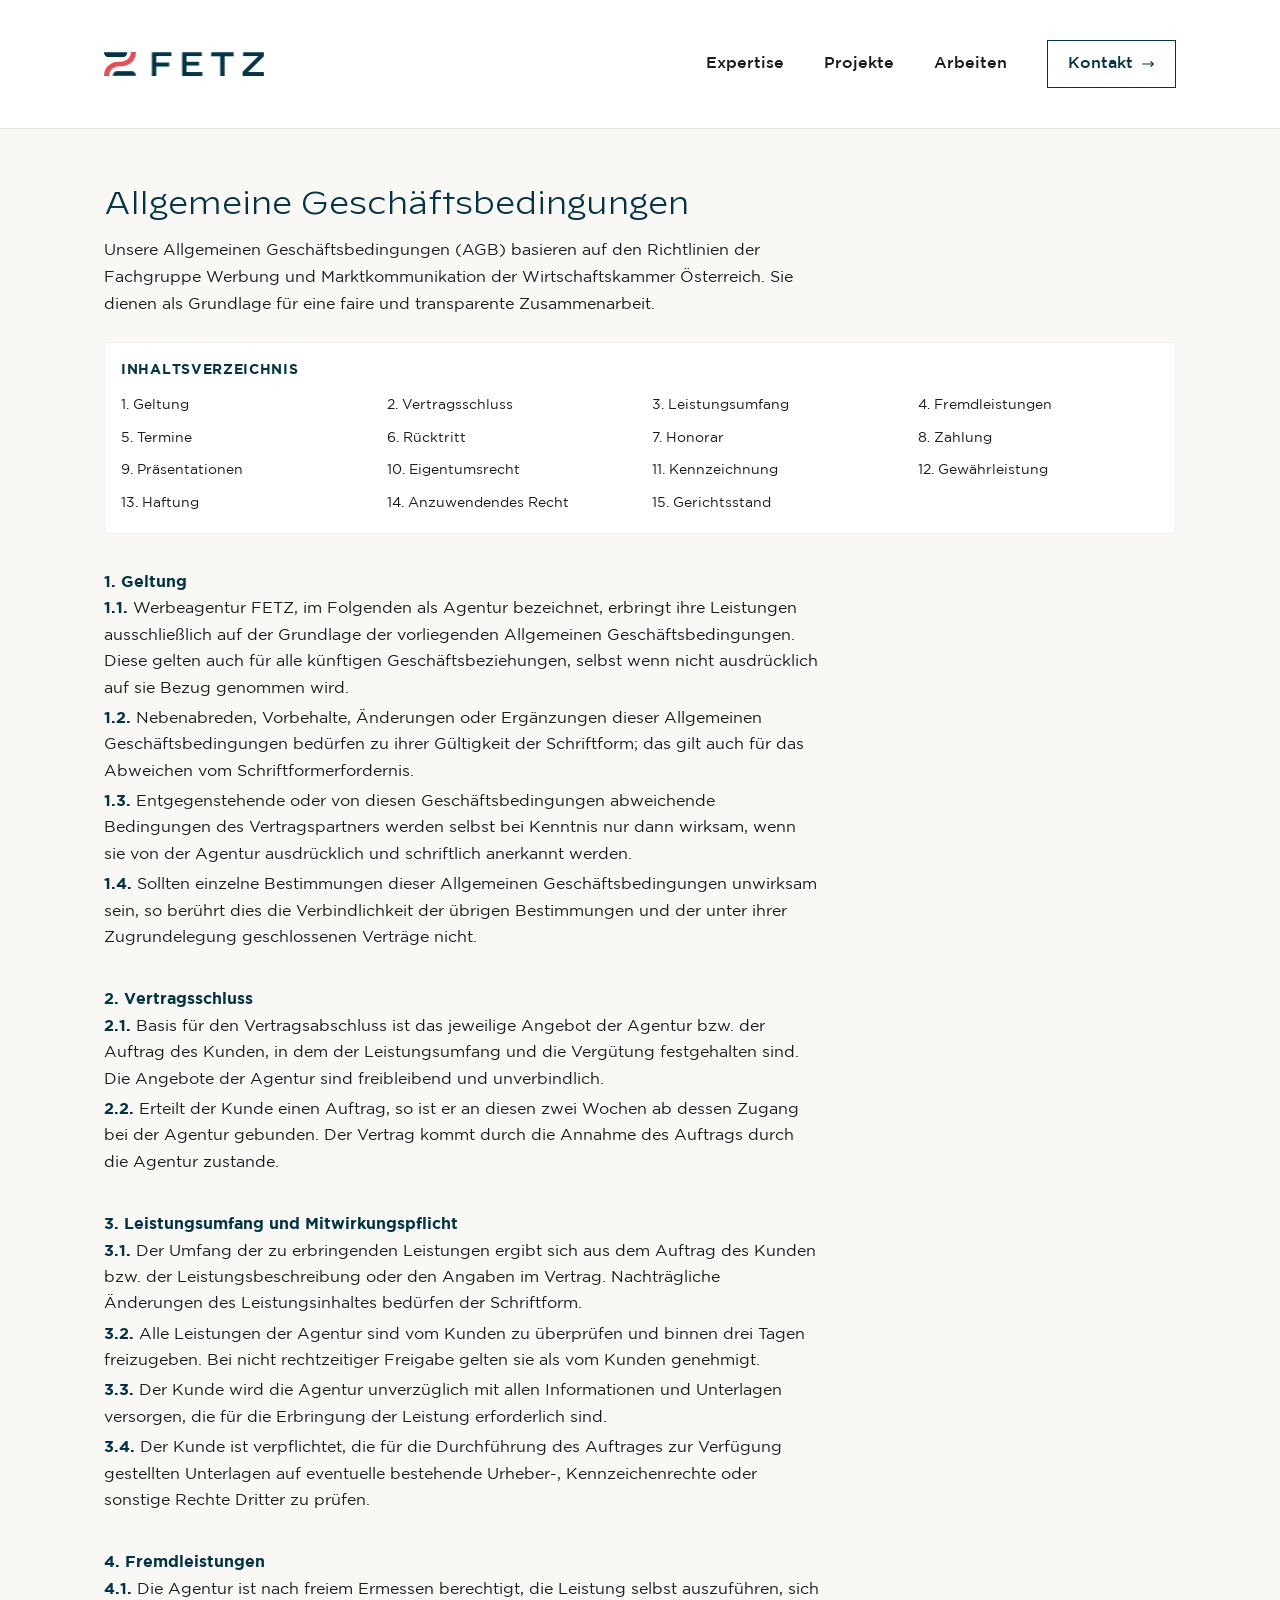
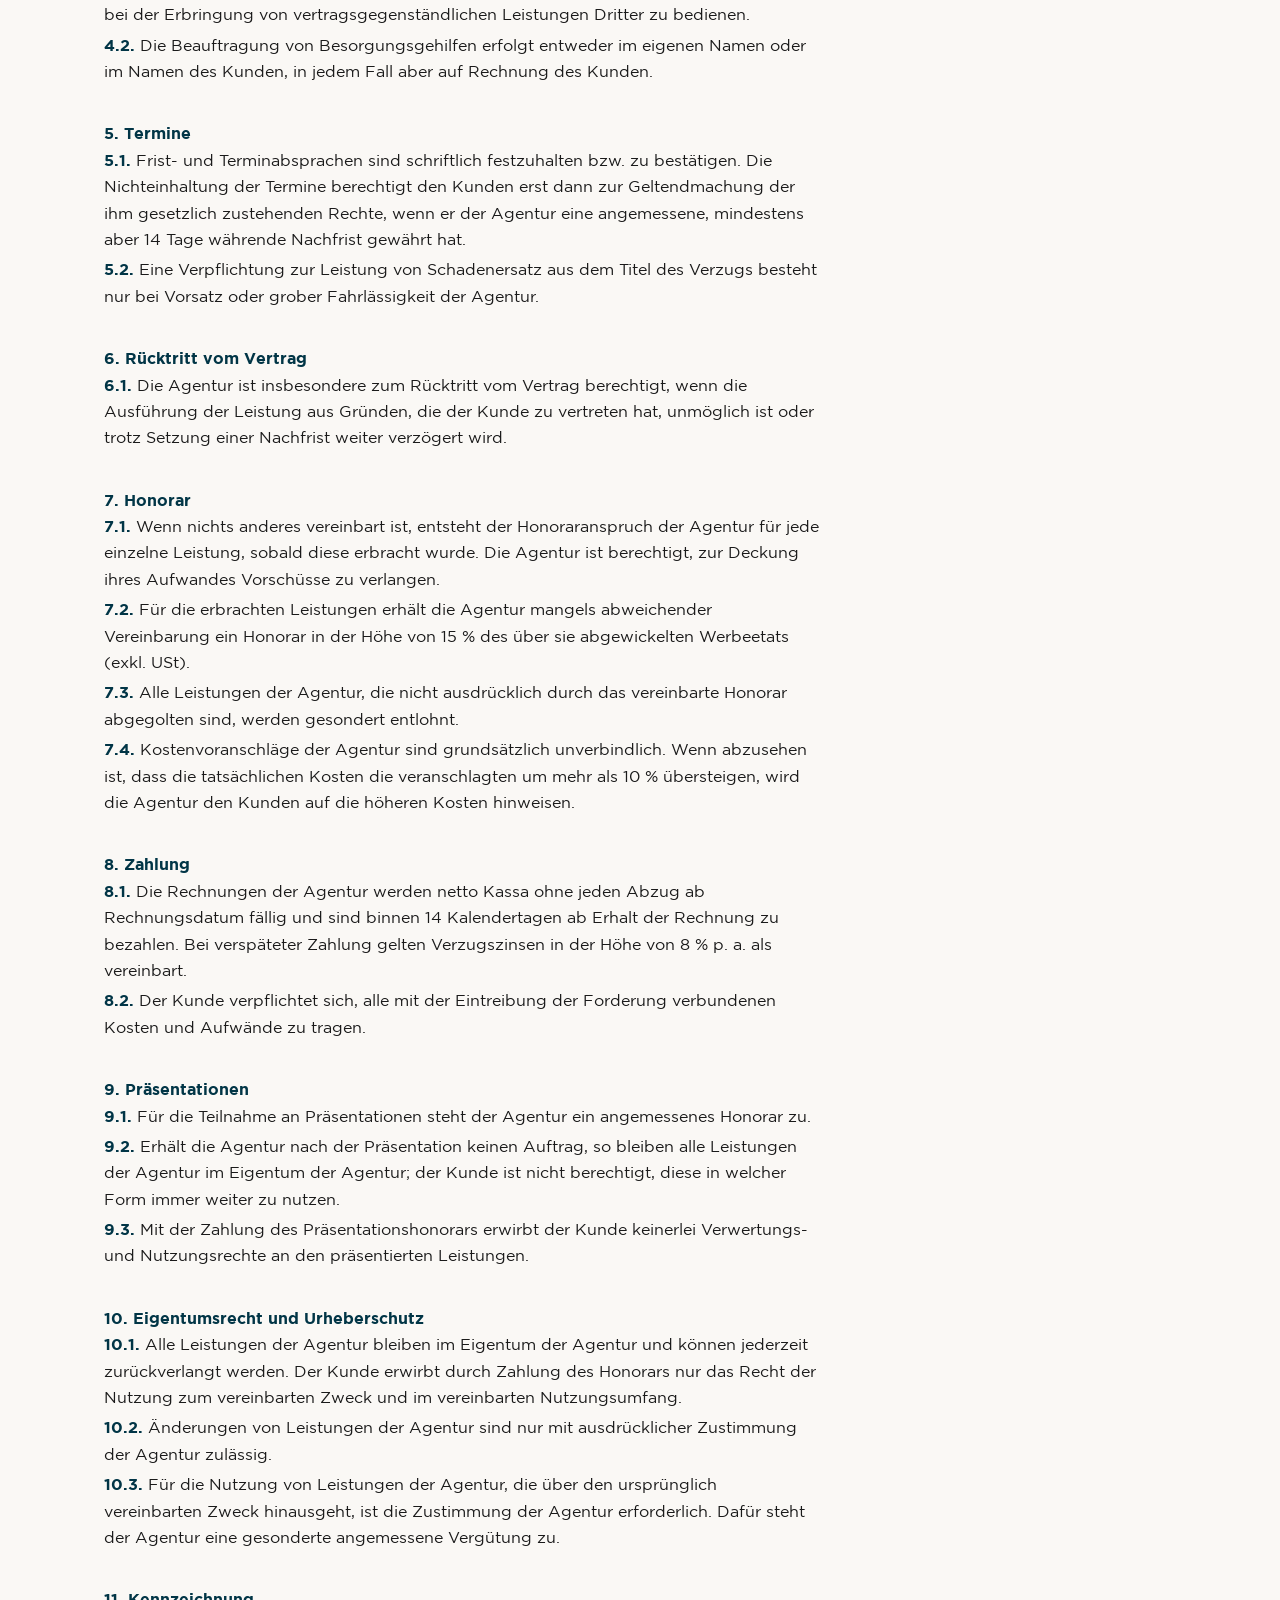
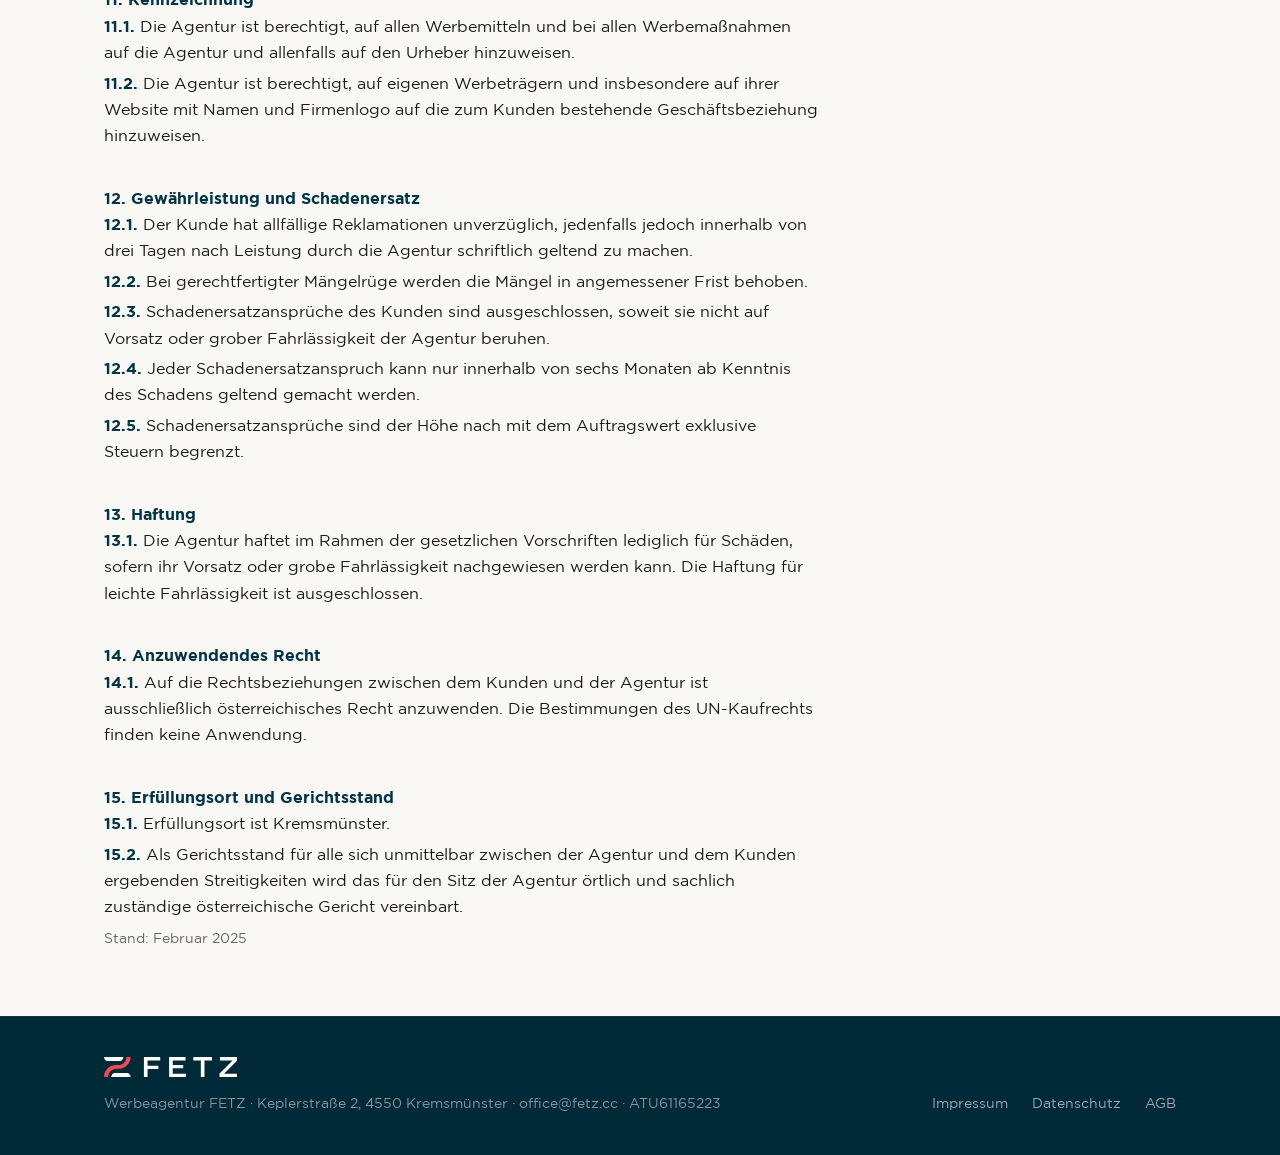
==== commit e4f374f9: "Logo-Animation langsamer und mit Vorlauf Sie lief ab, während der Blick noch beim Seitenaufbau war —" ====
--- a/agb.html
+++ b/agb.html
@@ -32,22 +32,22 @@
 
 .fetz-logo__bar-top,
 .fetz-logo__bar-bottom {
-  animation-duration: 0.833s;
-  animation-timing-function: linear(0, 0.028, 0.0961, 0.1862, 0.2854, 0.3853, 0.4803, 0.5674, 0.645, 0.7125, 0.7701, 0.8184, 0.8585, 0.8911, 0.9174, 0.9383, 0.9548, 0.9675, 0.9773, 0.9846, 0.99, 0.994, 0.9968, 0.9988, 1.0001, 1.0009, 1.0013, 1.0016, 1.0016, 1.0016, 1.0015, 1.0013, 1.0012, 1.001, 1.0008, 1.0007, 1.0006, 1.0005, 1.0004, 1.0003, 1.0002);
+  animation-duration: 1.067s;
+  animation-timing-function: linear(0, 0.024, 0.0828, 0.1609, 0.2479, 0.3365, 0.4222, 0.5022, 0.5751, 0.6403, 0.6975, 0.7473, 0.7901, 0.8265, 0.8574, 0.8833, 0.9048, 0.9228, 0.9376, 0.9497, 0.9596, 0.9677, 0.9743, 0.9796, 0.9839, 0.9873, 0.99, 0.9922, 0.9939, 0.9953, 0.9964, 0.9972, 0.9979, 0.9984, 0.9988, 0.9991, 0.9993, 0.9995, 0.9996, 0.9997, 0.9998);
   animation-fill-mode: both;
 }
-.fetz-logo__bar-top    { animation-name: fetz-logo-in-right; animation-delay: 0s; }
-.fetz-logo__bar-bottom { animation-name: fetz-logo-in-left;  animation-delay: 0.08s; }
+.fetz-logo__bar-top    { animation-name: fetz-logo-in-right; animation-delay: 0.45s; }
+.fetz-logo__bar-bottom { animation-name: fetz-logo-in-left;  animation-delay: 0.59s; }
 
 .fetz-logo__reveal {
   stroke-dasharray: 304.6006;
-  animation: fetz-logo-draw 0.72s cubic-bezier(0.35, 0, 0.25, 1) 0.28s both;
+  animation: fetz-logo-draw 1.05s cubic-bezier(0.35, 0, 0.25, 1) 0.87s both;
 }
 
 /* Buchstaben kommen nach dem Icon, einer nach dem anderen. */
 .fetz-logo__letter {
-  animation: fetz-logo-letter 0.34s cubic-bezier(0.2, 0, 0.2, 1) both;
-  animation-delay: calc(0.72s + var(--i) * 0.055s);
+  animation: fetz-logo-letter 0.42s cubic-bezier(0.2, 0, 0.2, 1) both;
+  animation-delay: calc(1.6s + var(--i) * 0.075s);
 }
 
 @keyframes fetz-logo-in-right { from { transform: translateX(90px); } to { transform: none; } }
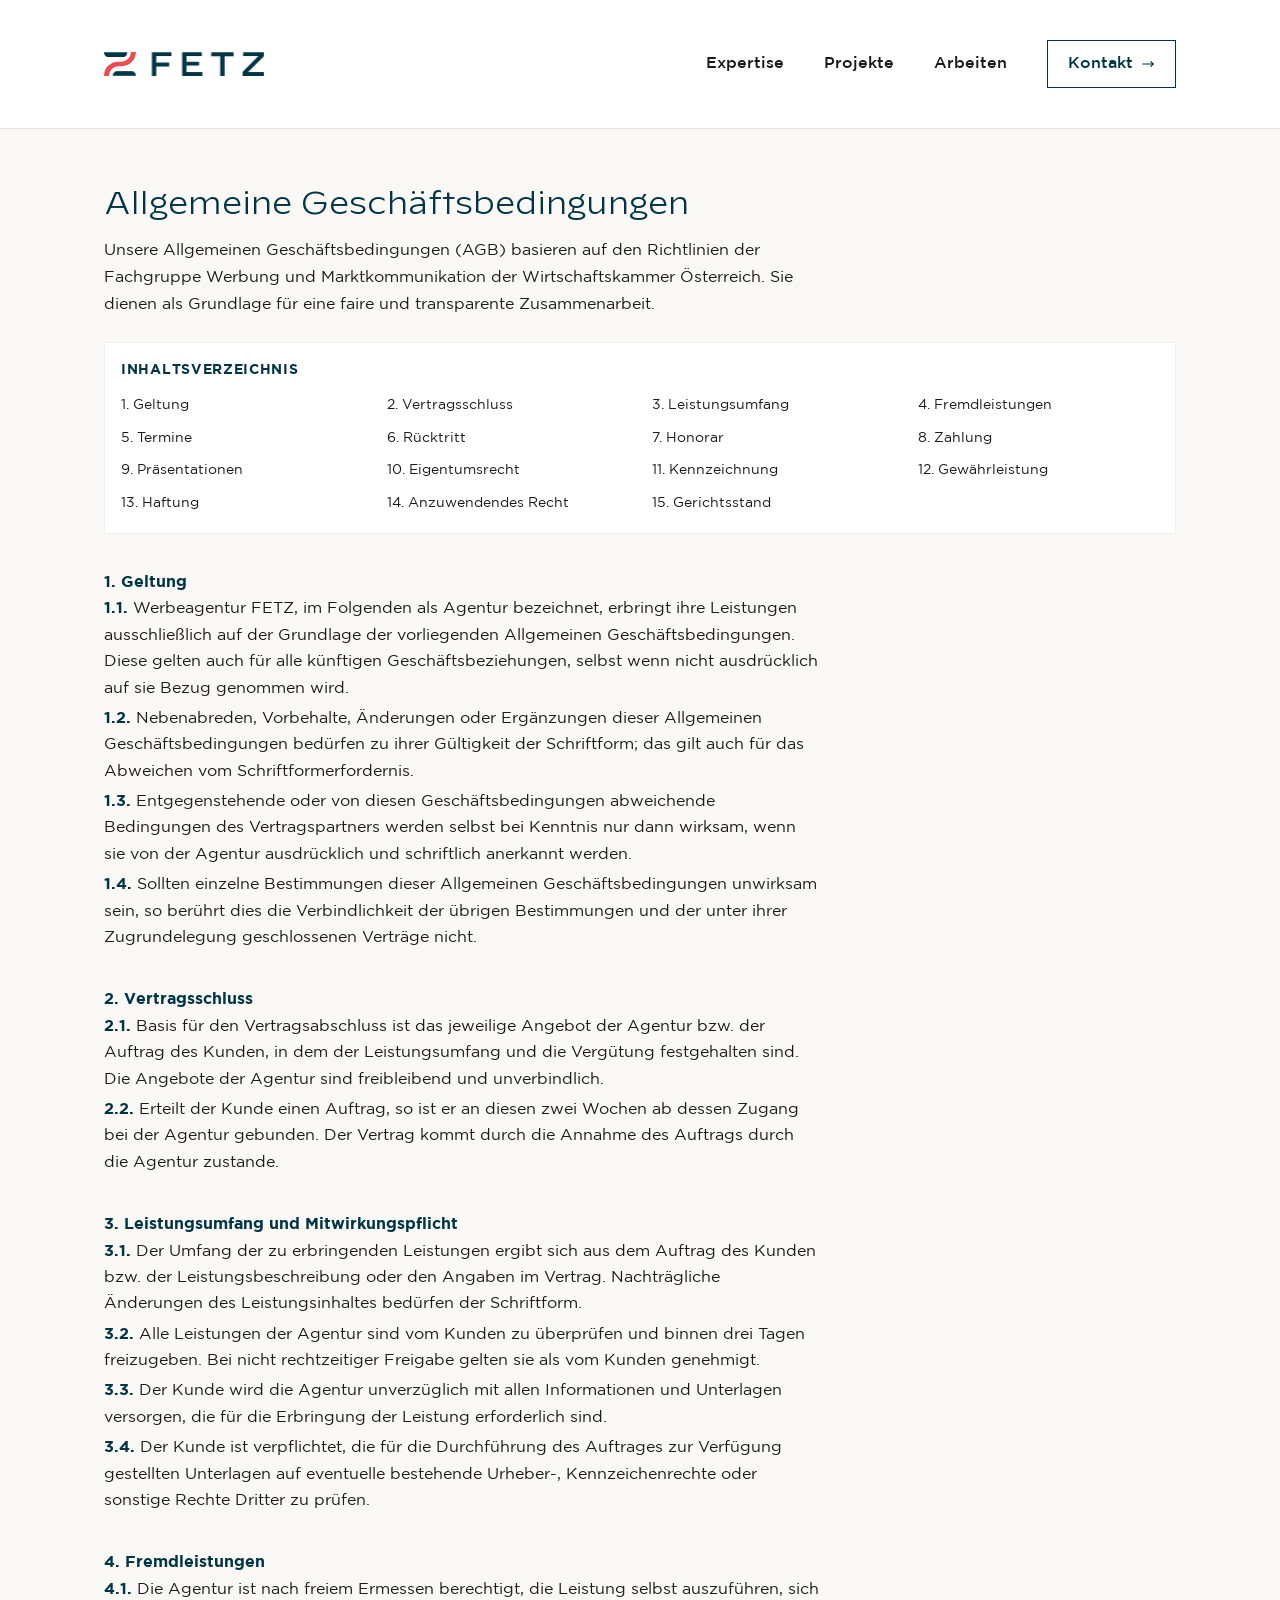
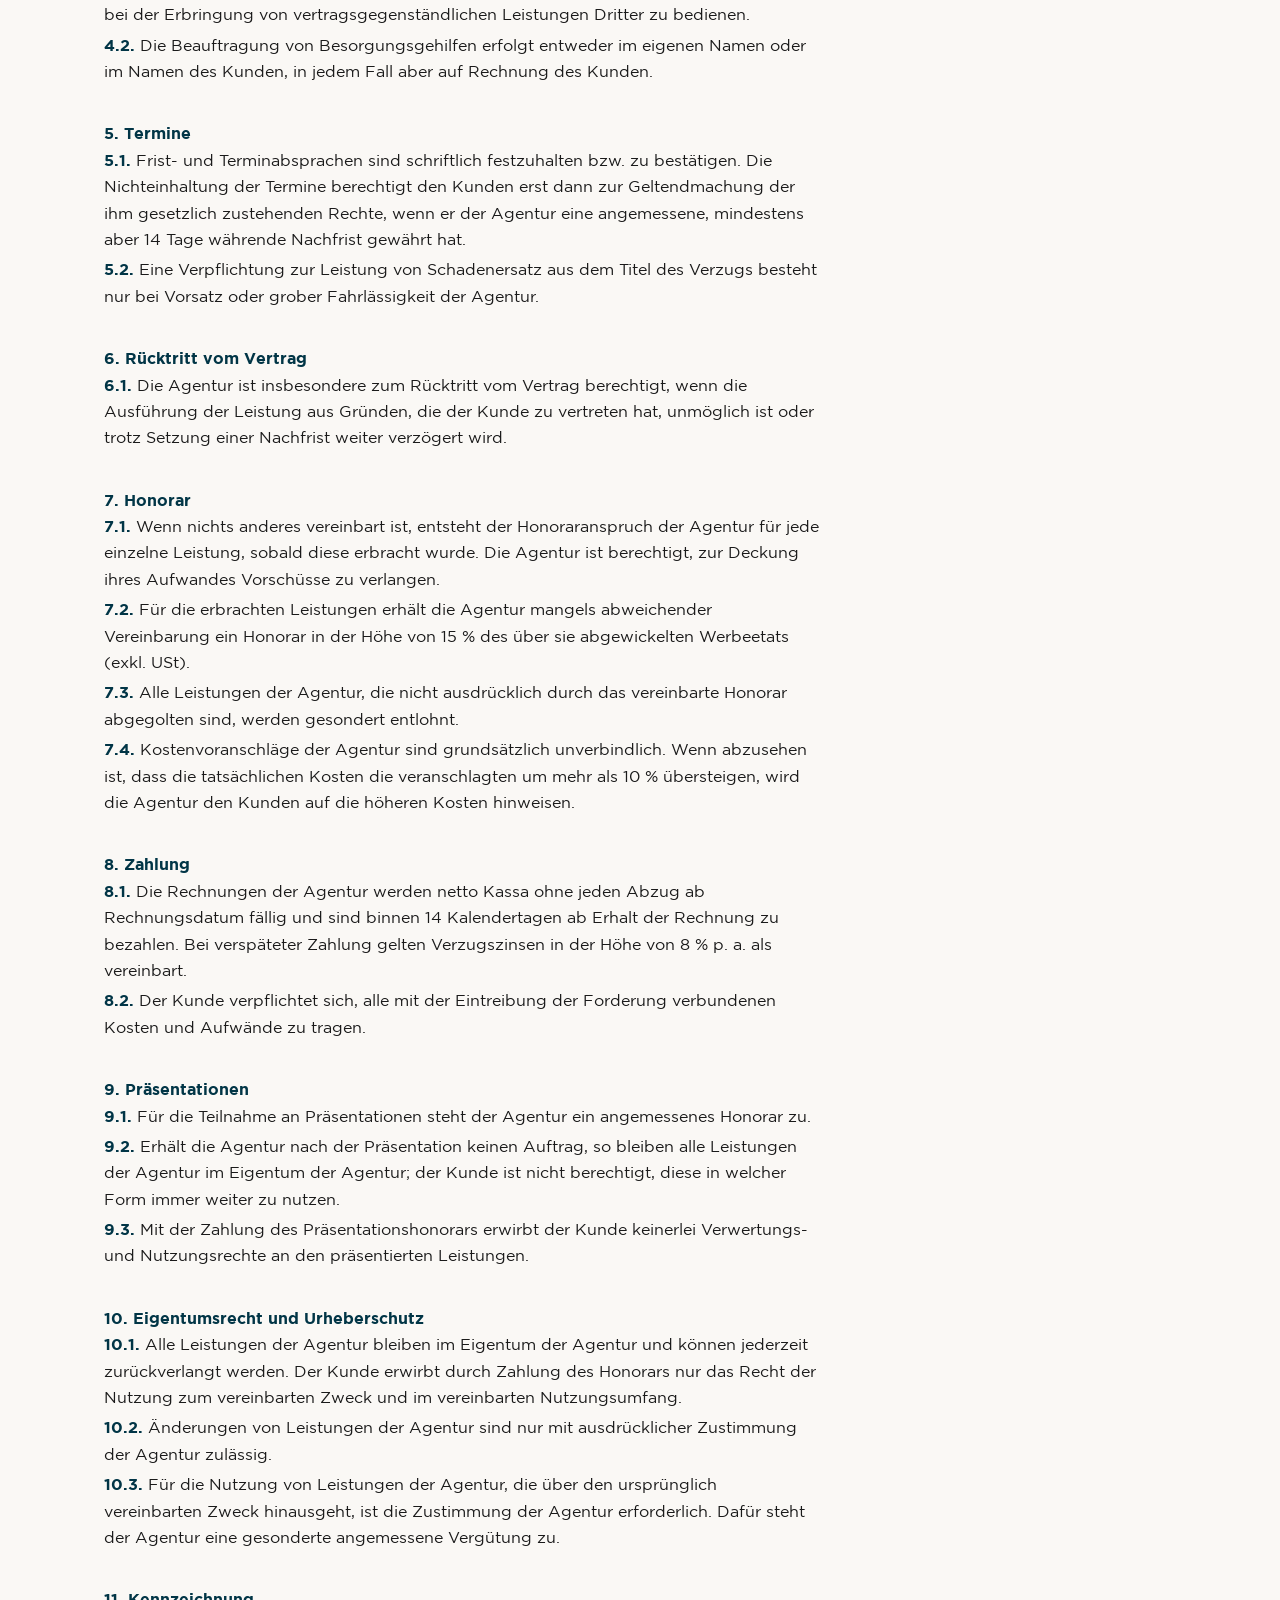
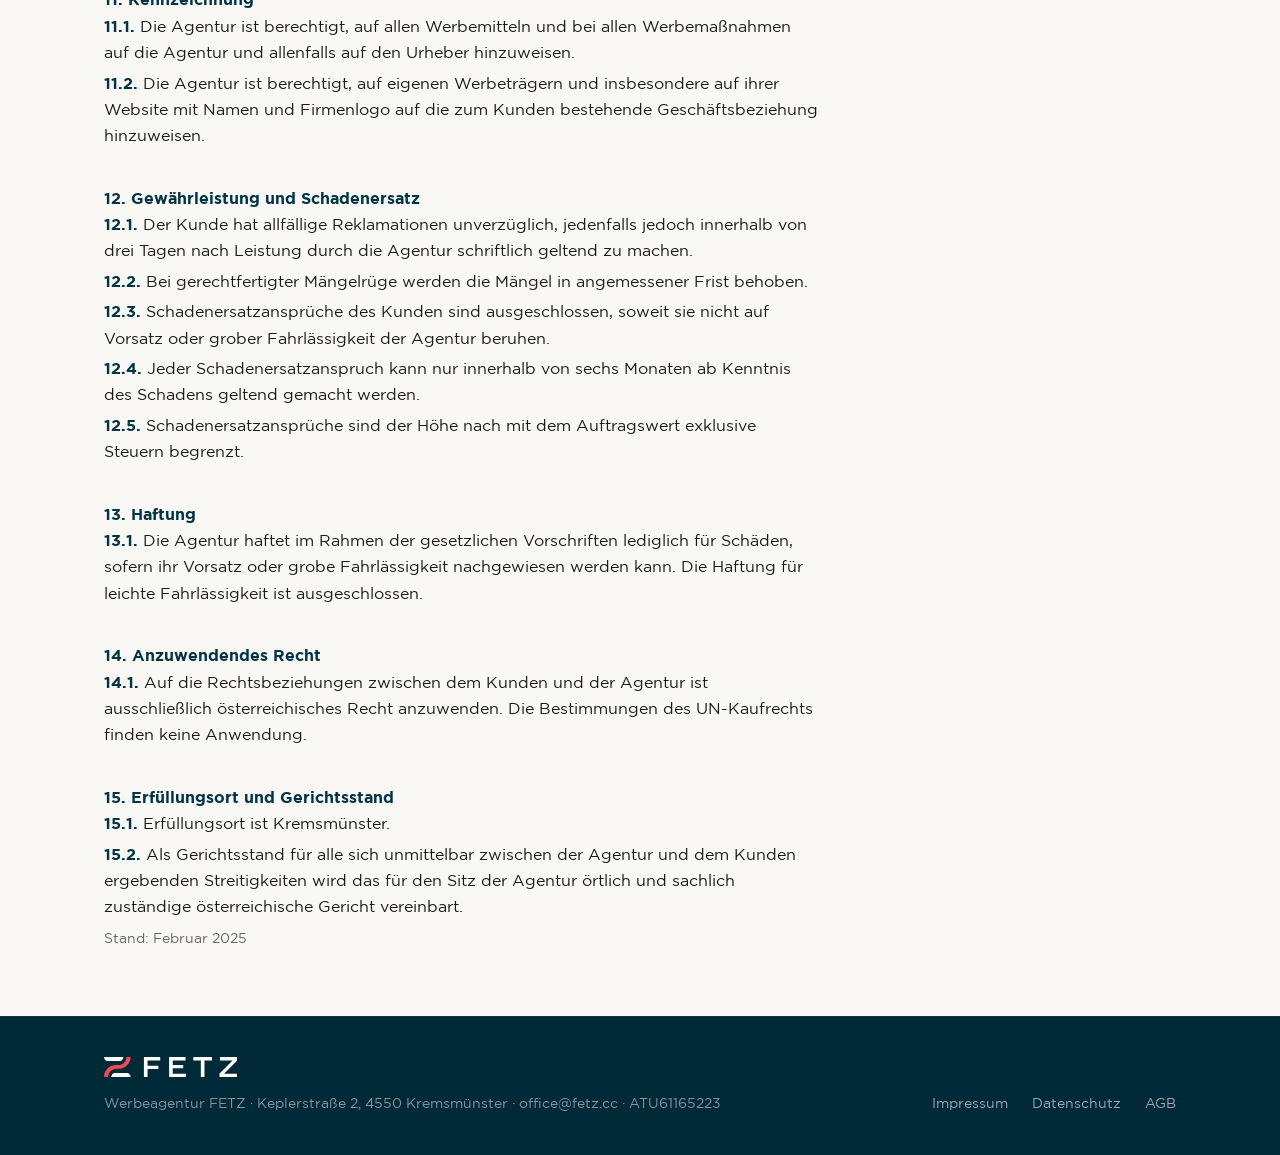
==== commit 05a1f691: "Balken fahren wirklich von außen ein Der Anflugweg war mit 90 Einheiten kürzer als das Icon breit is" ====
--- a/agb.html
+++ b/agb.html
@@ -50,8 +50,8 @@
   animation-delay: calc(1.6s + var(--i) * 0.075s);
 }
 
-@keyframes fetz-logo-in-right { from { transform: translateX(90px); } to { transform: none; } }
-@keyframes fetz-logo-in-left  { from { transform: translateX(-90px); } to { transform: none; } }
+@keyframes fetz-logo-in-right { from { transform: translateX(260px); } to { transform: none; } }
+@keyframes fetz-logo-in-left  { from { transform: translateX(-260px); } to { transform: none; } }
 @keyframes fetz-logo-draw     { from { stroke-dashoffset: 304.6006; } to { stroke-dashoffset: 0; } }
 @keyframes fetz-logo-letter   { from { opacity: 0; transform: translateX(-2px); } to { opacity: 1; transform: none; } }
 
@@ -101,9 +101,17 @@
                 <path class="fetz-logo__reveal" d="M221.150 0.000 C221.150 49.457 181.057 89.550 131.600 89.550 L108.400 90.760 C58.943 90.760 18.850 130.853 18.850 180.310" fill="none" stroke="#fff"
                       stroke-width="60" stroke-linecap="butt" stroke-linejoin="round" stroke-dashoffset="304.6006"/>
               </mask>
-              <g class="fetz-logo__bar-top"><path d="M31.799 36.8712H142.616C160.16 36.8712 174.415 20.7661 174.415 0.960266H0C0 20.7661 14.2547 36.8712 31.799 36.8712Z" fill="currentColor"/></g>
-              <path d="M202.17 0.000793457C202.17 20.0807 194.015 38.4474 180.857 51.6056C167.698 64.7638 149.537 72.9191 129.457 72.9191H120H106.225C76.8932 72.9191 50.3712 84.7752 31.1136 103.964C11.8561 123.29 0 150.977 0 180.309H37.8298C37.8298 160.229 45.9852 140.903 59.1433 127.745C72.3015 114.587 90.4626 106.431 110.543 106.431H120H133.775C163.107 106.431 189.629 94.5753 208.886 75.3863C228.144 56.1287 240 29.4011 240 0.0693257H202.17V0.000793457Z" fill="#EC4C50" mask="url(#fetz-logo-reveal)"/>
-              <g class="fetz-logo__bar-bottom"><path d="M97.3844 144.398H208.201C225.745 144.398 240 160.503 240 180.309H65.5854C65.5854 160.503 79.8401 144.398 97.3844 144.398Z" fill="currentColor"/></g>
+              <!-- Begrenzt das Icon auf seine eigene Box: die Balken sind vor dem
+                   Einfahren unsichtbar und laufen dem Schriftzug nicht ins Gehege.
+                   Oben und unten etwas Luft gegen angeschnittene Kanten. -->
+              <clipPath id="fetz-logo-box">
+                <rect x="0" y="-3" width="240" height="186.31"/>
+              </clipPath>
+              <g clip-path="url(#fetz-logo-box)">
+                <g class="fetz-logo__bar-top"><path d="M31.799 36.8712H142.616C160.16 36.8712 174.415 20.7661 174.415 0.960266H0C0 20.7661 14.2547 36.8712 31.799 36.8712Z" fill="currentColor"/></g>
+                <path d="M202.17 0.000793457C202.17 20.0807 194.015 38.4474 180.857 51.6056C167.698 64.7638 149.537 72.9191 129.457 72.9191H120H106.225C76.8932 72.9191 50.3712 84.7752 31.1136 103.964C11.8561 123.29 0 150.977 0 180.309H37.8298C37.8298 160.229 45.9852 140.903 59.1433 127.745C72.3015 114.587 90.4626 106.431 110.543 106.431H120H133.775C163.107 106.431 189.629 94.5753 208.886 75.3863C228.144 56.1287 240 29.4011 240 0.0693257H202.17V0.000793457Z" fill="#EC4C50" mask="url(#fetz-logo-reveal)"/>
+                <g class="fetz-logo__bar-bottom"><path d="M97.3844 144.398H208.201C225.745 144.398 240 160.503 240 180.309H65.5854C65.5854 160.503 79.8401 144.398 97.3844 144.398Z" fill="currentColor"/></g>
+              </g>
             </g>
           </svg>
           <!-- fetz-logo:markup:end -->
